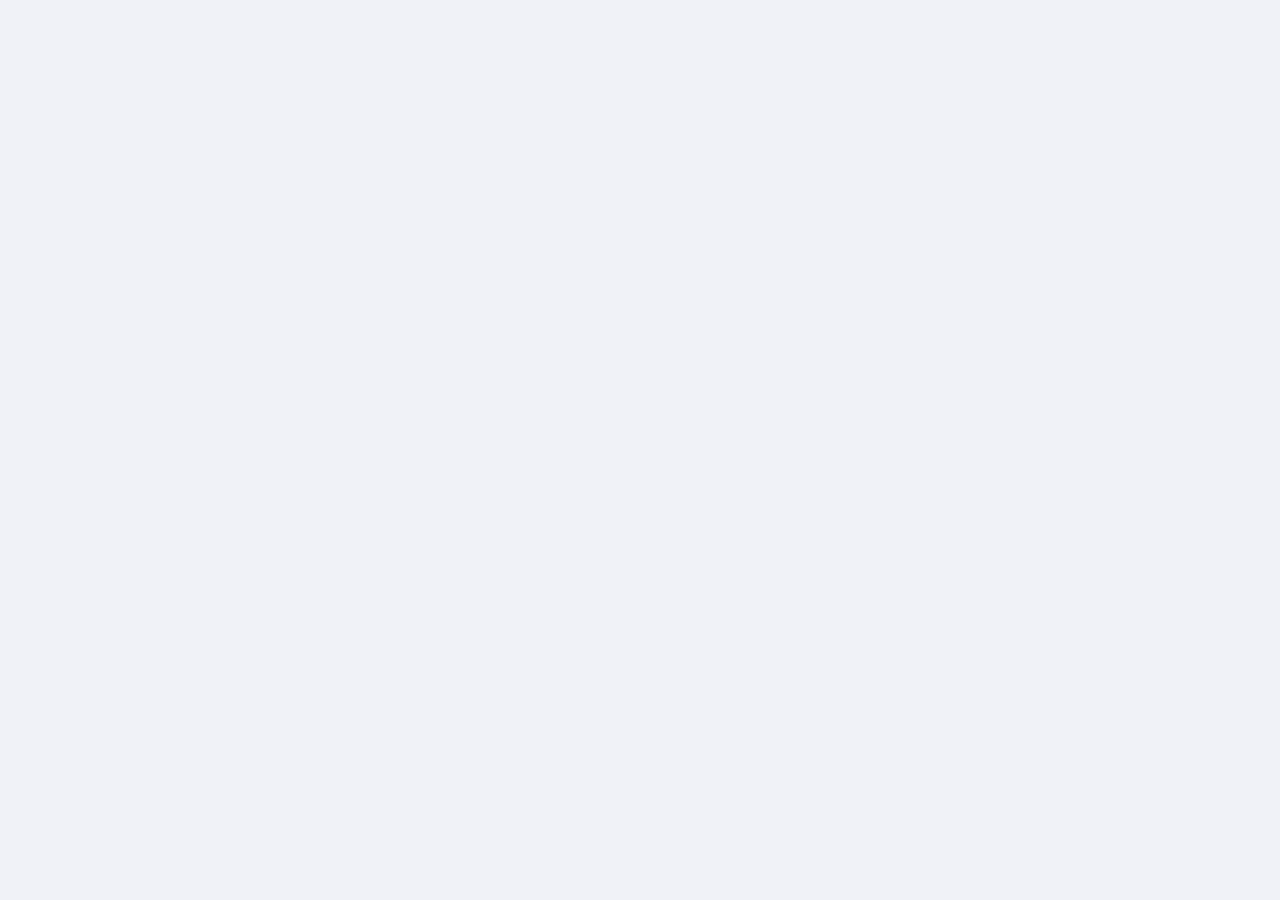
==== Management/Agent/AgentManagement/V3/index.html @ 85ca06b4 "release: Management/Agent/AgentManagement V3 - 智能体管理表单模式" ====
<!doctype html>
<html lang="en">
  <head>
    <meta charset="UTF-8" />
    <meta name="viewport" content="width=device-width, initial-scale=1.0" />
    <title>tccc-agent-templates</title>
    <script type="module" crossorigin src="assets/index-CGW3S1qU.js"></script>
    <link rel="stylesheet" crossorigin href="assets/index-A_BqJ7Rw.css">
  </head>
  <body>
    <div id="root"></div>
  </body>
</html>
---- Management/Agent/AgentManagement/V3/assets/index-A_BqJ7Rw.css ----
*,:before,:after,::backdrop{--tw-border-spacing-x:0;--tw-border-spacing-y:0;--tw-translate-x:0;--tw-translate-y:0;--tw-rotate:0;--tw-skew-x:0;--tw-skew-y:0;--tw-scale-x:1;--tw-scale-y:1;--tw-pan-x: ;--tw-pan-y: ;--tw-pinch-zoom: ;--tw-scroll-snap-strictness:proximity;--tw-gradient-from-position: ;--tw-gradient-via-position: ;--tw-gradient-to-position: ;--tw-ordinal: ;--tw-slashed-zero: ;--tw-numeric-figure: ;--tw-numeric-spacing: ;--tw-numeric-fraction: ;--tw-ring-inset: ;--tw-ring-offset-width:0px;--tw-ring-offset-color:#fff;--tw-ring-color:#3b82f680;--tw-ring-offset-shadow:0 0 #0000;--tw-ring-shadow:0 0 #0000;--tw-shadow:0 0 #0000;--tw-shadow-colored:0 0 #0000;--tw-blur: ;--tw-brightness: ;--tw-contrast: ;--tw-grayscale: ;--tw-hue-rotate: ;--tw-invert: ;--tw-saturate: ;--tw-sepia: ;--tw-drop-shadow: ;--tw-backdrop-blur: ;--tw-backdrop-brightness: ;--tw-backdrop-contrast: ;--tw-backdrop-grayscale: ;--tw-backdrop-hue-rotate: ;--tw-backdrop-invert: ;--tw-backdrop-opacity: ;--tw-backdrop-saturate: ;--tw-backdrop-sepia: ;--tw-contain-size: ;--tw-contain-layout: ;--tw-contain-paint: ;--tw-contain-style: }*,:before,:after{box-sizing:border-box;border:0 solid #e5e7eb}:before,:after{--tw-content:""}html,:host{-webkit-text-size-adjust:100%;tab-size:4;font-feature-settings:normal;font-variation-settings:normal;-webkit-tap-highlight-color:transparent;font-family:PingFang SC,-apple-system,BlinkMacSystemFont,Helvetica Neue,Arial,sans-serif;line-height:1.5}body{line-height:inherit;margin:0}hr{height:0;color:inherit;border-top-width:1px}abbr:where([title]){-webkit-text-decoration:underline dotted;text-decoration:underline dotted}h1,h2,h3,h4,h5,h6{font-size:inherit;font-weight:inherit}a{color:inherit;-webkit-text-decoration:inherit;text-decoration:inherit}b,strong{font-weight:bolder}code,kbd,samp,pre{font-feature-settings:normal;font-variation-settings:normal;font-family:ui-monospace,SFMono-Regular,Menlo,Monaco,Consolas,Liberation Mono,Courier New,monospace;font-size:1em}small{font-size:80%}sub,sup{vertical-align:baseline;font-size:75%;line-height:0;position:relative}sub{bottom:-.25em}sup{top:-.5em}table{text-indent:0;border-color:inherit;border-collapse:collapse}button,input,optgroup,select,textarea{font-feature-settings:inherit;font-variation-settings:inherit;font-family:inherit;font-size:100%;font-weight:inherit;line-height:inherit;letter-spacing:inherit;color:inherit;margin:0;padding:0}button,select{text-transform:none}button,input:where([type=button]),input:where([type=reset]),input:where([type=submit]){-webkit-appearance:button;background-color:#0000;background-image:none}:-moz-focusring{outline:auto}:-moz-ui-invalid{box-shadow:none}progress{vertical-align:baseline}::-webkit-inner-spin-button{height:auto}::-webkit-outer-spin-button{height:auto}[type=search]{-webkit-appearance:textfield;outline-offset:-2px}::-webkit-search-decoration{-webkit-appearance:none}::-webkit-file-upload-button{-webkit-appearance:button;font:inherit}summary{display:list-item}blockquote,dl,dd,h1,h2,h3,h4,h5,h6,hr,figure,p,pre{margin:0}fieldset{margin:0;padding:0}legend{padding:0}ol,ul,menu{margin:0;padding:0;list-style:none}dialog{padding:0}textarea{resize:vertical}input::-moz-placeholder{opacity:1;color:#9ca3af}textarea::-moz-placeholder{opacity:1;color:#9ca3af}input::placeholder,textarea::placeholder{opacity:1;color:#9ca3af}button,[role=button]{cursor:pointer}:disabled{cursor:default}img,svg,video,canvas,audio,iframe,embed,object{vertical-align:middle;display:block}img,video{max-width:100%;height:auto}[hidden]:where(:not([hidden=until-found])){display:none}.sr-only{clip:rect(0, 0, 0, 0);white-space:nowrap;border-width:0;width:1px;height:1px;margin:-1px;padding:0;position:absolute;overflow:hidden}.pointer-events-none{pointer-events:none}.fixed{position:fixed}.absolute{position:absolute}.relative{position:relative}.inset-0{inset:0}.-right-3{right:-.75rem}.bottom-0{bottom:0}.bottom-3{bottom:.75rem}.left-0{left:0}.left-1\/2{left:50%}.left-3{left:.75rem}.left-\[30\%\]{left:30%}.left-full{left:100%}.right-0{right:0}.right-3{right:.75rem}.top-0{top:0}.top-1\/2{top:50%}.top-4{top:1rem}.top-full{top:100%}.z-10{z-index:10}.z-40{z-index:40}.z-50{z-index:50}.z-\[10000\]{z-index:10000}.z-\[9999\]{z-index:9999}.mx-0\.5{margin-left:.125rem;margin-right:.125rem}.mx-5{margin-left:1.25rem;margin-right:1.25rem}.mx-6{margin-left:1.5rem;margin-right:1.5rem}.mx-auto{margin-left:auto;margin-right:auto}.my-1{margin-top:.25rem;margin-bottom:.25rem}.-ml-1{margin-left:-.25rem}.-mr-1{margin-right:-.25rem}.mb-0\.5{margin-bottom:.125rem}.mb-1{margin-bottom:.25rem}.mb-2{margin-bottom:.5rem}.mb-3{margin-bottom:.75rem}.mb-4{margin-bottom:1rem}.mb-6{margin-bottom:1.5rem}.ml-1{margin-left:.25rem}.ml-2{margin-left:.5rem}.mr-2{margin-right:.5rem}.mt-0\.5{margin-top:.125rem}.mt-1{margin-top:.25rem}.mt-2{margin-top:.5rem}.mt-3{margin-top:.75rem}.mt-5{margin-top:1.25rem}.mt-6{margin-top:1.5rem}.mt-8{margin-top:2rem}.line-clamp-2{-webkit-line-clamp:2;-webkit-box-orient:vertical;display:-webkit-box;overflow:hidden}.block{display:block}.inline-block{display:inline-block}.flex{display:flex}.inline-flex{display:inline-flex}.grid{display:grid}.h-10{height:2.5rem}.h-12{height:3rem}.h-14{height:3.5rem}.h-16{height:4rem}.h-2{height:.5rem}.h-2\.5{height:.625rem}.h-3{height:.75rem}.h-4{height:1rem}.h-5{height:1.25rem}.h-6{height:1.5rem}.h-7{height:1.75rem}.h-8{height:2rem}.h-9{height:2.25rem}.h-\[100px\]{height:100px}.h-\[12px\]{height:12px}.h-\[134px\]{height:134px}.h-\[180px\]{height:180px}.h-\[30px\]{height:30px}.h-\[52px\]{height:52px}.h-\[60px\]{height:60px}.h-\[64px\]{height:64px}.h-\[72px\]{height:72px}.h-\[88px\]{height:88px}.h-full{height:100%}.h-px{height:1px}.max-h-\[420px\]{max-height:420px}.min-h-0{min-height:0}.min-h-\[12px\]{min-height:12px}.w-10{width:2.5rem}.w-14{width:3.5rem}.w-2\.5{width:.625rem}.w-20{width:5rem}.w-3{width:.75rem}.w-4{width:1rem}.w-5{width:1.25rem}.w-6{width:1.5rem}.w-7{width:1.75rem}.w-8{width:2rem}.w-\[100px\]{width:100px}.w-\[112px\]{width:112px}.w-\[160px\]{width:160px}.w-\[18px\]{width:18px}.w-\[30\%\]{width:30%}.w-\[420px\]{width:420px}.w-\[440px\]{width:440px}.w-\[68px\]{width:68px}.w-\[990px\]{width:990px}.w-full{width:100%}.w-px{width:1px}.min-w-0{min-width:0}.min-w-\[120px\]{min-width:120px}.min-w-\[160px\]{min-width:160px}.min-w-\[88px\]{min-width:88px}.min-w-\[96px\]{min-width:96px}.max-w-\[120px\]{max-width:120px}.max-w-\[80\%\]{max-width:80%}.flex-1{flex:1}.shrink-0{flex-shrink:0}.-translate-x-1\/2{--tw-translate-x:-50%;transform:translate(var(--tw-translate-x), var(--tw-translate-y)) rotate(var(--tw-rotate)) skewX(var(--tw-skew-x)) skewY(var(--tw-skew-y)) scaleX(var(--tw-scale-x)) scaleY(var(--tw-scale-y))}.-translate-y-1\/2{--tw-translate-y:-50%;transform:translate(var(--tw-translate-x), var(--tw-translate-y)) rotate(var(--tw-rotate)) skewX(var(--tw-skew-x)) skewY(var(--tw-skew-y)) scaleX(var(--tw-scale-x)) scaleY(var(--tw-scale-y))}.translate-x-0{--tw-translate-x:0px;transform:translate(var(--tw-translate-x), var(--tw-translate-y)) rotate(var(--tw-rotate)) skewX(var(--tw-skew-x)) skewY(var(--tw-skew-y)) scaleX(var(--tw-scale-x)) scaleY(var(--tw-scale-y))}.translate-x-4{--tw-translate-x:1rem;transform:translate(var(--tw-translate-x), var(--tw-translate-y)) rotate(var(--tw-rotate)) skewX(var(--tw-skew-x)) skewY(var(--tw-skew-y)) scaleX(var(--tw-scale-x)) scaleY(var(--tw-scale-y))}.rotate-180{--tw-rotate:180deg;transform:translate(var(--tw-translate-x), var(--tw-translate-y)) rotate(var(--tw-rotate)) skewX(var(--tw-skew-x)) skewY(var(--tw-skew-y)) scaleX(var(--tw-scale-x)) scaleY(var(--tw-scale-y))}.transform{transform:translate(var(--tw-translate-x), var(--tw-translate-y)) rotate(var(--tw-rotate)) skewX(var(--tw-skew-x)) skewY(var(--tw-skew-y)) scaleX(var(--tw-scale-x)) scaleY(var(--tw-scale-y))}.cursor-not-allowed{cursor:not-allowed}.cursor-pointer{cursor:pointer}.select-none{-webkit-user-select:none;user-select:none}.resize-none{resize:none}.resize{resize:both}.list-none{list-style-type:none}.grid-cols-2{grid-template-columns:repeat(2,minmax(0,1fr))}.grid-cols-3{grid-template-columns:repeat(3,minmax(0,1fr))}.grid-cols-\[40px_1fr_40px\]{grid-template-columns:40px 1fr 40px}.flex-col{flex-direction:column}.flex-wrap{flex-wrap:wrap}.items-start{align-items:flex-start}.items-center{align-items:center}.items-stretch{align-items:stretch}.justify-end{justify-content:flex-end}.justify-center{justify-content:center}.justify-between{justify-content:space-between}.gap-0\.5{gap:.125rem}.gap-1{gap:.25rem}.gap-1\.5{gap:.375rem}.gap-2{gap:.5rem}.gap-3{gap:.75rem}.gap-4{gap:1rem}.gap-5{gap:1.25rem}.gap-6{gap:1.5rem}.gap-\[6px\]{gap:6px}.gap-px{gap:1px}.space-y-2>:not([hidden])~:not([hidden]){--tw-space-y-reverse:0;margin-top:calc(.5rem * calc(1 - var(--tw-space-y-reverse)));margin-bottom:calc(.5rem * var(--tw-space-y-reverse))}.space-y-3>:not([hidden])~:not([hidden]){--tw-space-y-reverse:0;margin-top:calc(.75rem * calc(1 - var(--tw-space-y-reverse)));margin-bottom:calc(.75rem * var(--tw-space-y-reverse))}.space-y-4>:not([hidden])~:not([hidden]){--tw-space-y-reverse:0;margin-top:calc(1rem * calc(1 - var(--tw-space-y-reverse)));margin-bottom:calc(1rem * var(--tw-space-y-reverse))}.space-y-5>:not([hidden])~:not([hidden]){--tw-space-y-reverse:0;margin-top:calc(1.25rem * calc(1 - var(--tw-space-y-reverse)));margin-bottom:calc(1.25rem * var(--tw-space-y-reverse))}.self-start{align-self:flex-start}.overflow-auto{overflow:auto}.overflow-hidden{overflow:hidden}.overflow-x-auto{overflow-x:auto}.overflow-y-auto{overflow-y:auto}.overflow-x-hidden{overflow-x:hidden}.truncate{text-overflow:ellipsis;white-space:nowrap;overflow:hidden}.whitespace-nowrap{white-space:nowrap}.whitespace-pre-line{white-space:pre-line}.whitespace-pre-wrap{white-space:pre-wrap}.rounded{border-radius:.25rem}.rounded-2xl{border-radius:1rem}.rounded-\[14px\]{border-radius:14px}.rounded-\[1px\]{border-radius:1px}.rounded-\[4px\]{border-radius:4px}.rounded-full{border-radius:9999px}.rounded-lg{border-radius:.5rem}.rounded-md{border-radius:.375rem}.rounded-sm{border-radius:.125rem}.rounded-xl{border-radius:.75rem}.border{border-width:1px}.border-\[3px\]{border-width:3px}.border-x{border-left-width:1px;border-right-width:1px}.border-b{border-bottom-width:1px}.border-l{border-left-width:1px}.border-t{border-top-width:1px}.border-\[\#1C66E5\]{--tw-border-opacity:1;border-color:rgb(28 102 229/var(--tw-border-opacity,1))}.border-\[\#ADCFFF\]{--tw-border-opacity:1;border-color:rgb(173 207 255/var(--tw-border-opacity,1))}.border-\[\#C8D3E6\]{--tw-border-opacity:1;border-color:rgb(200 211 230/var(--tw-border-opacity,1))}.border-\[\#C9CDD4\]{--tw-border-opacity:1;border-color:rgb(201 205 212/var(--tw-border-opacity,1))}.border-\[\#D1D4DE\]{--tw-border-opacity:1;border-color:rgb(209 212 222/var(--tw-border-opacity,1))}.border-\[\#D9DCE3\]{--tw-border-opacity:1;border-color:rgb(217 220 227/var(--tw-border-opacity,1))}.border-\[\#E54545\]{--tw-border-opacity:1;border-color:rgb(229 69 69/var(--tw-border-opacity,1))}.border-\[\#E5E6EB\]{--tw-border-opacity:1;border-color:rgb(229 230 235/var(--tw-border-opacity,1))}.border-\[\#E6E9EF\]{--tw-border-opacity:1;border-color:rgb(230 233 239/var(--tw-border-opacity,1))}.border-\[\#E6E9F0\]{--tw-border-opacity:1;border-color:rgb(230 233 240/var(--tw-border-opacity,1))}.border-\[\#F2F3F5\]{--tw-border-opacity:1;border-color:rgb(242 243 245/var(--tw-border-opacity,1))}.border-brandblue{--tw-border-opacity:1;border-color:rgb(0 110 255/var(--tw-border-opacity,1))}.border-buttonblue{--tw-border-opacity:1;border-color:rgb(28 102 229/var(--tw-border-opacity,1))}.border-strokeprimary{--tw-border-opacity:1;border-color:rgb(209 212 222/var(--tw-border-opacity,1))}.border-strokesecondary{--tw-border-opacity:1;border-color:rgb(230 233 240/var(--tw-border-opacity,1))}.border-texttertiary{--tw-border-opacity:1;border-color:rgb(165 169 176/var(--tw-border-opacity,1))}.bg-\[\#131417\]{--tw-bg-opacity:1;background-color:rgb(19 20 23/var(--tw-bg-opacity,1))}.bg-\[\#1C66E5\]{--tw-bg-opacity:1;background-color:rgb(28 102 229/var(--tw-bg-opacity,1))}.bg-\[\#BBD3FB\]{--tw-bg-opacity:1;background-color:rgb(187 211 251/var(--tw-bg-opacity,1))}.bg-\[\#C8D3E6\]{--tw-bg-opacity:1;background-color:rgb(200 211 230/var(--tw-bg-opacity,1))}.bg-\[\#D1D4DE\]{--tw-bg-opacity:1;background-color:rgb(209 212 222/var(--tw-bg-opacity,1))}.bg-\[\#DCDDE1\]{--tw-bg-opacity:1;background-color:rgb(220 221 225/var(--tw-bg-opacity,1))}.bg-\[\#E3ECFF\]{--tw-bg-opacity:1;background-color:rgb(227 236 255/var(--tw-bg-opacity,1))}.bg-\[\#E54545\]{--tw-bg-opacity:1;background-color:rgb(229 69 69/var(--tw-bg-opacity,1))}.bg-\[\#E5E6EB\]{--tw-bg-opacity:1;background-color:rgb(229 230 235/var(--tw-bg-opacity,1))}.bg-\[\#E6E9F0\]{--tw-bg-opacity:1;background-color:rgb(230 233 240/var(--tw-bg-opacity,1))}.bg-\[\#E7F8F0\]{--tw-bg-opacity:1;background-color:rgb(231 248 240/var(--tw-bg-opacity,1))}.bg-\[\#E8F6EE\]{--tw-bg-opacity:1;background-color:rgb(232 246 238/var(--tw-bg-opacity,1))}.bg-\[\#EAF2FF\]{--tw-bg-opacity:1;background-color:rgb(234 242 255/var(--tw-bg-opacity,1))}.bg-\[\#EBEDF1\]{--tw-bg-opacity:1;background-color:rgb(235 237 241/var(--tw-bg-opacity,1))}.bg-\[\#EBF3FF\]{--tw-bg-opacity:1;background-color:rgb(235 243 255/var(--tw-bg-opacity,1))}.bg-\[\#F0F2F7\]{--tw-bg-opacity:1;background-color:rgb(240 242 247/var(--tw-bg-opacity,1))}.bg-\[\#F2F3F5\]{--tw-bg-opacity:1;background-color:rgb(242 243 245/var(--tw-bg-opacity,1))}.bg-\[\#F2F4F8\]{--tw-bg-opacity:1;background-color:rgb(242 244 248/var(--tw-bg-opacity,1))}.bg-\[\#F5F7FA\]{--tw-bg-opacity:1;background-color:rgb(245 247 250/var(--tw-bg-opacity,1))}.bg-\[\#F7F8FC\]{--tw-bg-opacity:1;background-color:rgb(247 248 252/var(--tw-bg-opacity,1))}.bg-\[\#F9FAFC\]{--tw-bg-opacity:1;background-color:rgb(249 250 252/var(--tw-bg-opacity,1))}.bg-black\/30{background-color:#0000004d}.bg-black\/\[0\.04\]{background-color:#0000000a}.bg-brandblue{--tw-bg-opacity:1;background-color:rgb(0 110 255/var(--tw-bg-opacity,1))}.bg-buttonblue{--tw-bg-opacity:1;background-color:rgb(28 102 229/var(--tw-bg-opacity,1))}.bg-strokesecondary{--tw-bg-opacity:1;background-color:rgb(230 233 240/var(--tw-bg-opacity,1))}.bg-transparent{background-color:#0000}.bg-white{--tw-bg-opacity:1;background-color:rgb(255 255 255/var(--tw-bg-opacity,1))}.p-0\.5{padding:.125rem}.p-1\.5{padding:.375rem}.p-4{padding:1rem}.p-5{padding:1.25rem}.p-6{padding:1.5rem}.px-1\.5{padding-left:.375rem;padding-right:.375rem}.px-2{padding-left:.5rem;padding-right:.5rem}.px-3{padding-left:.75rem;padding-right:.75rem}.px-4{padding-left:1rem;padding-right:1rem}.px-5{padding-left:1.25rem;padding-right:1.25rem}.px-6{padding-left:1.5rem;padding-right:1.5rem}.px-\[18px\]{padding-left:18px;padding-right:18px}.py-1{padding-top:.25rem;padding-bottom:.25rem}.py-10{padding-top:2.5rem;padding-bottom:2.5rem}.py-16{padding-top:4rem;padding-bottom:4rem}.py-2{padding-top:.5rem;padding-bottom:.5rem}.py-2\.5{padding-top:.625rem;padding-bottom:.625rem}.py-3{padding-top:.75rem;padding-bottom:.75rem}.py-5{padding-top:1.25rem;padding-bottom:1.25rem}.py-8{padding-top:2rem;padding-bottom:2rem}.py-\[17px\]{padding-top:17px;padding-bottom:17px}.pb-12{padding-bottom:3rem}.pb-2{padding-bottom:.5rem}.pb-3{padding-bottom:.75rem}.pb-4{padding-bottom:1rem}.pb-5{padding-bottom:1.25rem}.pb-6{padding-bottom:1.5rem}.pl-2{padding-left:.5rem}.pl-3{padding-left:.75rem}.pl-4{padding-left:1rem}.pl-5{padding-left:1.25rem}.pl-8{padding-left:2rem}.pl-\[28px\]{padding-left:28px}.pr-1\.5{padding-right:.375rem}.pr-2{padding-right:.5rem}.pr-2\.5{padding-right:.625rem}.pr-4{padding-right:1rem}.pr-5{padding-right:1.25rem}.pt-1{padding-top:.25rem}.pt-2{padding-top:.5rem}.pt-3{padding-top:.75rem}.pt-4{padding-top:1rem}.pt-5{padding-top:1.25rem}.pt-6{padding-top:1.5rem}.pt-\[120px\]{padding-top:120px}.text-left{text-align:left}.text-center{text-align:center}.text-right{text-align:right}.align-middle{vertical-align:middle}.text-\[10px\]{font-size:10px}.text-\[11px\]{font-size:11px}.text-\[12px\]{font-size:12px}.text-\[13px\]{font-size:13px}.text-\[14px\]{font-size:14px}.text-\[16px\]{font-size:16px}.text-\[18px\]{font-size:18px}.text-\[22px\]{font-size:22px}.text-\[28px\]{font-size:28px}.text-sm{font-size:.875rem;line-height:1.25rem}.text-xs{font-size:.75rem;line-height:1rem}.font-medium{font-weight:500}.font-semibold{font-weight:600}.leading-4{line-height:1rem}.leading-5{line-height:1.25rem}.leading-6{line-height:1.5rem}.leading-9{line-height:2.25rem}.leading-\[16px\]{line-height:16px}.leading-\[18px\]{line-height:18px}.leading-\[20px\]{line-height:20px}.leading-\[22px\]{line-height:22px}.leading-\[27px\]{line-height:27px}.leading-none{line-height:1}.text-\[\#089050\]{--tw-text-opacity:1;color:rgb(8 144 80/var(--tw-text-opacity,1))}.text-\[\#16A34A\]{--tw-text-opacity:1;color:rgb(22 163 74/var(--tw-text-opacity,1))}.text-\[\#1C66E5\]{--tw-text-opacity:1;color:rgb(28 102 229/var(--tw-text-opacity,1))}.text-\[\#1D2129\]{--tw-text-opacity:1;color:rgb(29 33 41/var(--tw-text-opacity,1))}.text-\[\#4E5969\]{--tw-text-opacity:1;color:rgb(78 89 105/var(--tw-text-opacity,1))}.text-\[\#86909C\]{--tw-text-opacity:1;color:rgb(134 144 156/var(--tw-text-opacity,1))}.text-\[\#A5A9B0\]{--tw-text-opacity:1;color:rgb(165 169 176/var(--tw-text-opacity,1))}.text-\[\#C9CDD4\]{--tw-text-opacity:1;color:rgb(201 205 212/var(--tw-text-opacity,1))}.text-\[\#E54545\]{--tw-text-opacity:1;color:rgb(229 69 69/var(--tw-text-opacity,1))}.text-\[rgba\(0\,0\,0\,0\.9\)\]{color:#000000e6}.text-black{--tw-text-opacity:1;color:rgb(0 0 0/var(--tw-text-opacity,1))}.text-brandblue{--tw-text-opacity:1;color:rgb(0 110 255/var(--tw-text-opacity,1))}.text-buttonblue{--tw-text-opacity:1;color:rgb(28 102 229/var(--tw-text-opacity,1))}.text-textprimary{color:#000000e6}.text-textsecondary{--tw-text-opacity:1;color:rgb(103 106 112/var(--tw-text-opacity,1))}.text-textsuccess{--tw-text-opacity:1;color:rgb(9 167 104/var(--tw-text-opacity,1))}.text-texttertiary{--tw-text-opacity:1;color:rgb(165 169 176/var(--tw-text-opacity,1))}.text-white{--tw-text-opacity:1;color:rgb(255 255 255/var(--tw-text-opacity,1))}.placeholder-texttertiary::placeholder{--tw-placeholder-opacity:1;color:rgb(165 169 176/var(--tw-placeholder-opacity,1))}.opacity-0{opacity:0}.opacity-40{opacity:.4}.shadow{--tw-shadow:0 1px 3px 0 #0000001a, 0 1px 2px -1px #0000001a;--tw-shadow-colored:0 1px 3px 0 var(--tw-shadow-color), 0 1px 2px -1px var(--tw-shadow-color);box-shadow:var(--tw-ring-offset-shadow,0 0 #0000), var(--tw-ring-shadow,0 0 #0000), var(--tw-shadow)}.shadow-\[0_0_0_2px_rgba\(28\,102\,229\,0\.12\)\]{--tw-shadow:0 0 0 2px #1c66e51f;--tw-shadow-colored:0 0 0 2px var(--tw-shadow-color);box-shadow:var(--tw-ring-offset-shadow,0 0 #0000), var(--tw-ring-shadow,0 0 #0000), var(--tw-shadow)}.shadow-\[0_6px_16px_rgba\(0\,0\,0\,0\.06\)\,_0_1px_6px_rgba\(0\,0\,0\,0\.06\)\]{--tw-shadow:0 6px 16px #0000000f, 0 1px 6px #0000000f;--tw-shadow-colored:0 6px 16px var(--tw-shadow-color), 0 1px 6px var(--tw-shadow-color);box-shadow:var(--tw-ring-offset-shadow,0 0 #0000), var(--tw-ring-shadow,0 0 #0000), var(--tw-shadow)}.shadow-\[0_6px_16px_rgba\(0\,0\,0\,0\.12\)\,_0_1px_6px_rgba\(0\,0\,0\,0\.12\)\]{--tw-shadow:0 6px 16px #0000001f, 0 1px 6px #0000001f;--tw-shadow-colored:0 6px 16px var(--tw-shadow-color), 0 1px 6px var(--tw-shadow-color);box-shadow:var(--tw-ring-offset-shadow,0 0 #0000), var(--tw-ring-shadow,0 0 #0000), var(--tw-shadow)}.shadow-card{--tw-shadow:0 1px 2px #0000000d;--tw-shadow-colored:0 1px 2px var(--tw-shadow-color);box-shadow:var(--tw-ring-offset-shadow,0 0 #0000), var(--tw-ring-shadow,0 0 #0000), var(--tw-shadow)}.shadow-card-md{--tw-shadow:0 2px 4px #0000001a;--tw-shadow-colored:0 2px 4px var(--tw-shadow-color);box-shadow:var(--tw-ring-offset-shadow,0 0 #0000), var(--tw-ring-shadow,0 0 #0000), var(--tw-shadow)}.shadow-light-s{--tw-shadow:0 6px 16px #0000000f, 0 1px 6px #0000000f;--tw-shadow-colored:0 6px 16px var(--tw-shadow-color), 0 1px 6px var(--tw-shadow-color);box-shadow:var(--tw-ring-offset-shadow,0 0 #0000), var(--tw-ring-shadow,0 0 #0000), var(--tw-shadow)}.shadow-sm{--tw-shadow:0 1px 2px 0 #0000000d;--tw-shadow-colored:0 1px 2px 0 var(--tw-shadow-color);box-shadow:var(--tw-ring-offset-shadow,0 0 #0000), var(--tw-ring-shadow,0 0 #0000), var(--tw-shadow)}.outline-none{outline-offset:2px;outline:2px solid #0000}.outline{outline-style:solid}.ring{--tw-ring-offset-shadow:var(--tw-ring-inset) 0 0 0 var(--tw-ring-offset-width) var(--tw-ring-offset-color);--tw-ring-shadow:var(--tw-ring-inset) 0 0 0 calc(3px + var(--tw-ring-offset-width)) var(--tw-ring-color);box-shadow:var(--tw-ring-offset-shadow), var(--tw-ring-shadow), var(--tw-shadow,0 0 #0000)}.ring-2{--tw-ring-offset-shadow:var(--tw-ring-inset) 0 0 0 var(--tw-ring-offset-width) var(--tw-ring-offset-color);--tw-ring-shadow:var(--tw-ring-inset) 0 0 0 calc(2px + var(--tw-ring-offset-width)) var(--tw-ring-color);box-shadow:var(--tw-ring-offset-shadow), var(--tw-ring-shadow), var(--tw-shadow,0 0 #0000)}.ring-\[\#E6E9F0\]{--tw-ring-opacity:1;--tw-ring-color:rgb(230 233 240/var(--tw-ring-opacity,1))}.filter{filter:var(--tw-blur) var(--tw-brightness) var(--tw-contrast) var(--tw-grayscale) var(--tw-hue-rotate) var(--tw-invert) var(--tw-saturate) var(--tw-sepia) var(--tw-drop-shadow)}.transition{transition-property:color,background-color,border-color,text-decoration-color,fill,stroke,opacity,box-shadow,transform,filter,-webkit-backdrop-filter,backdrop-filter;transition-duration:.15s;transition-timing-function:cubic-bezier(.4,0,.2,1)}.transition-\[width\]{transition-property:width;transition-duration:.15s;transition-timing-function:cubic-bezier(.4,0,.2,1)}.transition-colors{transition-property:color,background-color,border-color,text-decoration-color,fill,stroke;transition-duration:.15s;transition-timing-function:cubic-bezier(.4,0,.2,1)}.transition-opacity{transition-property:opacity;transition-duration:.15s;transition-timing-function:cubic-bezier(.4,0,.2,1)}.transition-shadow{transition-property:box-shadow;transition-duration:.15s;transition-timing-function:cubic-bezier(.4,0,.2,1)}.transition-transform{transition-property:transform;transition-duration:.15s;transition-timing-function:cubic-bezier(.4,0,.2,1)}.duration-150{transition-duration:.15s}.duration-300{transition-duration:.3s}.ease-\[cubic-bezier\(0\.4\,0\,0\.2\,1\)\]{transition-timing-function:cubic-bezier(.4,0,.2,1)}html,body,#root{height:100%}body{color:#000000e6;-webkit-font-smoothing:antialiased;background:#f0f2f7;margin:0;font-family:PingFang SC,-apple-system,BlinkMacSystemFont,Helvetica Neue,Arial,sans-serif}*,:before,:after{box-sizing:border-box}button{font-family:inherit}.placeholder\:not-italic::placeholder{font-style:normal}.placeholder\:text-\[\#A5A9B0\]::placeholder{--tw-text-opacity:1;color:rgb(165 169 176/var(--tw-text-opacity,1))}.placeholder\:text-textsecondary::placeholder{--tw-text-opacity:1;color:rgb(103 106 112/var(--tw-text-opacity,1))}.placeholder\:text-texttertiary::placeholder{--tw-text-opacity:1;color:rgb(165 169 176/var(--tw-text-opacity,1))}.first\:border-t-0:first-child{border-top-width:0}.focus-within\:border-buttonblue:focus-within{--tw-border-opacity:1;border-color:rgb(28 102 229/var(--tw-border-opacity,1))}.hover\:border-\[\#0D49BF\]:hover{--tw-border-opacity:1;border-color:rgb(13 73 191/var(--tw-border-opacity,1))}.hover\:border-\[\#1C66E5\]:hover{--tw-border-opacity:1;border-color:rgb(28 102 229/var(--tw-border-opacity,1))}.hover\:border-\[\#D43A3A\]:hover{--tw-border-opacity:1;border-color:rgb(212 58 58/var(--tw-border-opacity,1))}.hover\:border-brandblue:hover{--tw-border-opacity:1;border-color:rgb(0 110 255/var(--tw-border-opacity,1))}.hover\:border-strokeprimary:hover{--tw-border-opacity:1;border-color:rgb(209 212 222/var(--tw-border-opacity,1))}.hover\:bg-\[\#0D49BF\]:hover{--tw-bg-opacity:1;background-color:rgb(13 73 191/var(--tw-bg-opacity,1))}.hover\:bg-\[\#D43A3A\]:hover{--tw-bg-opacity:1;background-color:rgb(212 58 58/var(--tw-bg-opacity,1))}.hover\:bg-\[\#D9E8FF\]:hover{--tw-bg-opacity:1;background-color:rgb(217 232 255/var(--tw-bg-opacity,1))}.hover\:bg-\[\#E6E9F0\]:hover{--tw-bg-opacity:1;background-color:rgb(230 233 240/var(--tw-bg-opacity,1))}.hover\:bg-\[\#EBF3FF\]:hover{--tw-bg-opacity:1;background-color:rgb(235 243 255/var(--tw-bg-opacity,1))}.hover\:bg-\[\#F0F5FF\]:hover{--tw-bg-opacity:1;background-color:rgb(240 245 255/var(--tw-bg-opacity,1))}.hover\:bg-\[\#F9FAFC\]:hover{--tw-bg-opacity:1;background-color:rgb(249 250 252/var(--tw-bg-opacity,1))}.hover\:bg-\[\#FAFBFC\]:hover{--tw-bg-opacity:1;background-color:rgb(250 251 252/var(--tw-bg-opacity,1))}.hover\:bg-\[\#FEF2F2\]:hover{--tw-bg-opacity:1;background-color:rgb(254 242 242/var(--tw-bg-opacity,1))}.hover\:bg-bgtable:hover{--tw-bg-opacity:1;background-color:rgb(249 250 252/var(--tw-bg-opacity,1))}.hover\:bg-black\/\[0\.04\]:hover{background-color:#0000000a}.hover\:bg-buttonbluehover:hover{--tw-bg-opacity:1;background-color:rgb(13 73 191/var(--tw-bg-opacity,1))}.hover\:text-\[\#0D49BF\]:hover{--tw-text-opacity:1;color:rgb(13 73 191/var(--tw-text-opacity,1))}.hover\:text-\[\#1C66E5\]:hover{--tw-text-opacity:1;color:rgb(28 102 229/var(--tw-text-opacity,1))}.hover\:text-\[\#D43A3A\]:hover{--tw-text-opacity:1;color:rgb(212 58 58/var(--tw-text-opacity,1))}.hover\:text-brandblue:hover{--tw-text-opacity:1;color:rgb(0 110 255/var(--tw-text-opacity,1))}.hover\:text-buttonblue:hover{--tw-text-opacity:1;color:rgb(28 102 229/var(--tw-text-opacity,1))}.hover\:text-textprimary:hover{color:#000000e6}.hover\:underline:hover{text-decoration-line:underline}.hover\:opacity-80:hover{opacity:.8}.hover\:opacity-90:hover{opacity:.9}.hover\:shadow-card-hover:hover{--tw-shadow:0 4px 8px #0000000d;--tw-shadow-colored:0 4px 8px var(--tw-shadow-color);box-shadow:var(--tw-ring-offset-shadow,0 0 #0000), var(--tw-ring-shadow,0 0 #0000), var(--tw-shadow)}.focus\:border-buttonblue:focus{--tw-border-opacity:1;border-color:rgb(28 102 229/var(--tw-border-opacity,1))}.disabled\:cursor-not-allowed:disabled{cursor:not-allowed}.disabled\:border-\[\#ADCFFF\]:disabled{--tw-border-opacity:1;border-color:rgb(173 207 255/var(--tw-border-opacity,1))}.disabled\:border-\[\#E6E9F0\]:disabled{--tw-border-opacity:1;border-color:rgb(230 233 240/var(--tw-border-opacity,1))}.disabled\:border-\[\#F4B5B5\]:disabled{--tw-border-opacity:1;border-color:rgb(244 181 181/var(--tw-border-opacity,1))}.disabled\:bg-\[\#ADCFFF\]:disabled{--tw-bg-opacity:1;background-color:rgb(173 207 255/var(--tw-bg-opacity,1))}.disabled\:bg-\[\#F4B5B5\]:disabled{--tw-bg-opacity:1;background-color:rgb(244 181 181/var(--tw-bg-opacity,1))}.disabled\:bg-white:disabled{--tw-bg-opacity:1;background-color:rgb(255 255 255/var(--tw-bg-opacity,1))}.disabled\:text-\[\#ADCFFF\]:disabled{--tw-text-opacity:1;color:rgb(173 207 255/var(--tw-text-opacity,1))}.disabled\:text-\[\#C9CDD4\]:disabled{--tw-text-opacity:1;color:rgb(201 205 212/var(--tw-text-opacity,1))}.disabled\:text-\[\#F4B5B5\]:disabled{--tw-text-opacity:1;color:rgb(244 181 181/var(--tw-text-opacity,1))}.disabled\:text-white:disabled{--tw-text-opacity:1;color:rgb(255 255 255/var(--tw-text-opacity,1))}.group:hover .group-hover\:pointer-events-none{pointer-events:none}.group:hover .group-hover\:pointer-events-auto{pointer-events:auto}.group:hover .group-hover\:opacity-0{opacity:0}.group:hover .group-hover\:opacity-100{opacity:1}
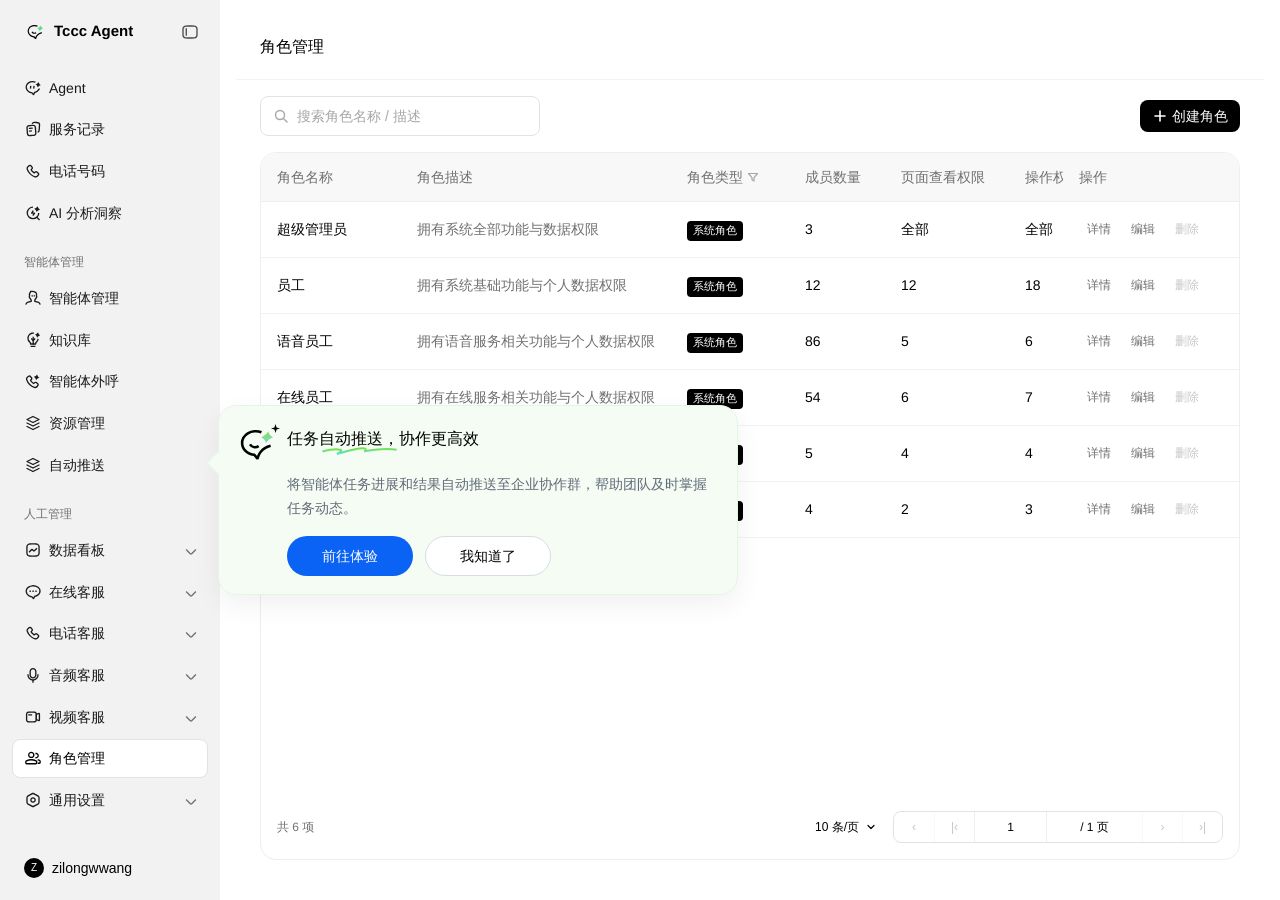
==== commit 2f1a7240: "release: 管理端/智能体/AgentManagement V3 - 批量移动与多项目归属" ====
--- a/Management/Agent/AgentManagement/V3/index.html
+++ b/Management/Agent/AgentManagement/V3/index.html
@@ -1,11 +1,14 @@
 <!doctype html>
-<html lang="en">
+<html lang="zh-CN">
   <head>
     <meta charset="UTF-8" />
     <meta name="viewport" content="width=device-width, initial-scale=1.0" />
-    <title>tccc-agent-templates</title>
-    <script type="module" crossorigin src="assets/index-CGW3S1qU.js"></script>
-    <link rel="stylesheet" crossorigin href="assets/index-A_BqJ7Rw.css">
+    <title>TCCC Voice Agent</title>
+    <link rel="preconnect" href="https://fonts.googleapis.com" />
+    <link rel="preconnect" href="https://fonts.gstatic.com" crossorigin />
+    <link href="https://fonts.googleapis.com/css2?family=Afacad+Flux:wght@500&display=swap" rel="stylesheet" />
+    <script type="module" crossorigin src="./assets/index-B7Xmbuhv.js"></script>
+    <link rel="stylesheet" crossorigin href="./assets/index-BIbefGEe.css">
   </head>
   <body>
     <div id="root"></div>
--- a/Management/Agent/AgentManagement/V3/assets/index-BIbefGEe.css
+++ b/Management/Agent/AgentManagement/V3/assets/index-BIbefGEe.css
@@ -0,0 +1 @@
+*,:before,:after,::backdrop{--tw-border-spacing-x:0;--tw-border-spacing-y:0;--tw-translate-x:0;--tw-translate-y:0;--tw-rotate:0;--tw-skew-x:0;--tw-skew-y:0;--tw-scale-x:1;--tw-scale-y:1;--tw-pan-x: ;--tw-pan-y: ;--tw-pinch-zoom: ;--tw-scroll-snap-strictness:proximity;--tw-gradient-from-position: ;--tw-gradient-via-position: ;--tw-gradient-to-position: ;--tw-ordinal: ;--tw-slashed-zero: ;--tw-numeric-figure: ;--tw-numeric-spacing: ;--tw-numeric-fraction: ;--tw-ring-inset: ;--tw-ring-offset-width:0px;--tw-ring-offset-color:#fff;--tw-ring-color:#3b82f680;--tw-ring-offset-shadow:0 0 #0000;--tw-ring-shadow:0 0 #0000;--tw-shadow:0 0 #0000;--tw-shadow-colored:0 0 #0000;--tw-blur: ;--tw-brightness: ;--tw-contrast: ;--tw-grayscale: ;--tw-hue-rotate: ;--tw-invert: ;--tw-saturate: ;--tw-sepia: ;--tw-drop-shadow: ;--tw-backdrop-blur: ;--tw-backdrop-brightness: ;--tw-backdrop-contrast: ;--tw-backdrop-grayscale: ;--tw-backdrop-hue-rotate: ;--tw-backdrop-invert: ;--tw-backdrop-opacity: ;--tw-backdrop-saturate: ;--tw-backdrop-sepia: ;--tw-contain-size: ;--tw-contain-layout: ;--tw-contain-paint: ;--tw-contain-style: }*,:before,:after{box-sizing:border-box;border:0 solid #e5e7eb}:before,:after{--tw-content:""}html,:host{-webkit-text-size-adjust:100%;tab-size:4;font-feature-settings:normal;font-variation-settings:normal;-webkit-tap-highlight-color:transparent;font-family:ui-sans-serif,system-ui,sans-serif,Apple Color Emoji,Segoe UI Emoji,Segoe UI Symbol,Noto Color Emoji;line-height:1.5}body{line-height:inherit;margin:0}hr{height:0;color:inherit;border-top-width:1px}abbr:where([title]){-webkit-text-decoration:underline dotted;text-decoration:underline dotted}h1,h2,h3,h4,h5,h6{font-size:inherit;font-weight:inherit}a{color:inherit;-webkit-text-decoration:inherit;text-decoration:inherit}b,strong{font-weight:bolder}code,kbd,samp,pre{font-feature-settings:normal;font-variation-settings:normal;font-family:ui-monospace,SFMono-Regular,Menlo,Monaco,Consolas,Liberation Mono,Courier New,monospace;font-size:1em}small{font-size:80%}sub,sup{vertical-align:baseline;font-size:75%;line-height:0;position:relative}sub{bottom:-.25em}sup{top:-.5em}table{text-indent:0;border-color:inherit;border-collapse:collapse}button,input,optgroup,select,textarea{font-feature-settings:inherit;font-variation-settings:inherit;font-family:inherit;font-size:100%;font-weight:inherit;line-height:inherit;letter-spacing:inherit;color:inherit;margin:0;padding:0}button,select{text-transform:none}button,input:where([type=button]),input:where([type=reset]),input:where([type=submit]){-webkit-appearance:button;background-color:#0000;background-image:none}:-moz-focusring{outline:auto}:-moz-ui-invalid{box-shadow:none}progress{vertical-align:baseline}::-webkit-inner-spin-button{height:auto}::-webkit-outer-spin-button{height:auto}[type=search]{-webkit-appearance:textfield;outline-offset:-2px}::-webkit-search-decoration{-webkit-appearance:none}::-webkit-file-upload-button{-webkit-appearance:button;font:inherit}summary{display:list-item}blockquote,dl,dd,h1,h2,h3,h4,h5,h6,hr,figure,p,pre{margin:0}fieldset{margin:0;padding:0}legend{padding:0}ol,ul,menu{margin:0;padding:0;list-style:none}dialog{padding:0}textarea{resize:vertical}input::-moz-placeholder{opacity:1;color:#9ca3af}textarea::-moz-placeholder{opacity:1;color:#9ca3af}input::placeholder,textarea::placeholder{opacity:1;color:#9ca3af}button,[role=button]{cursor:pointer}:disabled{cursor:default}img,svg,video,canvas,audio,iframe,embed,object{vertical-align:middle;display:block}img,video{max-width:100%;height:auto}[hidden]:where(:not([hidden=until-found])){display:none}.sr-only{clip:rect(0, 0, 0, 0);white-space:nowrap;border-width:0;width:1px;height:1px;margin:-1px;padding:0;position:absolute;overflow:hidden}.pointer-events-none{pointer-events:none}.collapse{visibility:collapse}.fixed{position:fixed}.absolute{position:absolute}.relative{position:relative}.sticky{position:sticky}.inset-0{inset:0}.inset-x-0{left:0;right:0}.-bottom-px{bottom:-1px}.bottom-2\.5{bottom:.625rem}.left-0{left:0}.left-1\/2{left:50%}.left-\[calc\(100\%\+14px\)\]{left:calc(100% + 14px)}.right-0{right:0}.right-2{right:.5rem}.right-3{right:.75rem}.top-0{top:0}.top-1\/2{top:50%}.top-2{top:.5rem}.top-\[112px\]{top:112px}.z-10{z-index:10}.z-30{z-index:30}.z-40{z-index:40}.z-50{z-index:50}.z-\[200\]{z-index:200}.z-\[220\]{z-index:220}.z-\[240\]{z-index:240}.z-\[250\]{z-index:250}.z-\[300\]{z-index:300}.z-\[999\]{z-index:999}.-mx-1{margin-left:-.25rem;margin-right:-.25rem}.my-5{margin-top:1.25rem;margin-bottom:1.25rem}.-ml-1{margin-left:-.25rem}.mb-1{margin-bottom:.25rem}.mb-2{margin-bottom:.5rem}.mb-3{margin-bottom:.75rem}.mb-4{margin-bottom:1rem}.mb-6{margin-bottom:1.5rem}.ml-0\.5{margin-left:.125rem}.ml-2{margin-left:.5rem}.ml-auto{margin-left:auto}.mr-2{margin-right:.5rem}.mt-0\.5{margin-top:.125rem}.mt-1{margin-top:.25rem}.mt-1\.5{margin-top:.375rem}.mt-2\.5{margin-top:.625rem}.mt-3{margin-top:.75rem}.mt-4{margin-top:1rem}.mt-6{margin-top:1.5rem}.mt-7{margin-top:1.75rem}.mt-auto{margin-top:auto}.line-clamp-2{-webkit-line-clamp:2;-webkit-box-orient:vertical;display:-webkit-box;overflow:hidden}.block{display:block}.inline-block{display:inline-block}.flex{display:flex}.inline-flex{display:inline-flex}.table{display:table}.grid{display:grid}.hidden{display:none}.h-0\.5{height:.125rem}.h-1\.5{height:.375rem}.h-10{height:2.5rem}.h-11{height:2.75rem}.h-12{height:3rem}.h-14{height:3.5rem}.h-16{height:4rem}.h-3{height:.75rem}.h-3\.5{height:.875rem}.h-4{height:1rem}.h-5{height:1.25rem}.h-56{height:14rem}.h-6{height:1.5rem}.h-7{height:1.75rem}.h-8{height:2rem}.h-9{height:2.25rem}.h-\[22px\]{height:22px}.h-\[26px\]{height:26px}.h-\[34px\]{height:34px}.h-\[42px\]{height:42px}.h-\[460px\]{height:460px}.h-\[560px\]{height:560px}.h-\[58px\]{height:58px}.h-\[60px\]{height:60px}.h-\[64px\]{height:64px}.h-\[9px\]{height:9px}.h-full{height:100%}.h-px{height:1px}.max-h-\[240px\]{max-height:240px}.max-h-\[300px\]{max-height:300px}.min-h-0{min-height:0}.min-h-10{min-height:2.5rem}.min-h-\[112px\]{min-height:112px}.min-h-\[204px\]{min-height:204px}.w-1{width:.25rem}.w-1\.5{width:.375rem}.w-10{width:2.5rem}.w-11{width:2.75rem}.w-12{width:3rem}.w-2{width:.5rem}.w-20{width:5rem}.w-3{width:.75rem}.w-4{width:1rem}.w-5{width:1.25rem}.w-6{width:1.5rem}.w-7{width:1.75rem}.w-8{width:2rem}.w-\[10\%\]{width:10%}.w-\[11\%\]{width:11%}.w-\[13\%\]{width:13%}.w-\[15\%\]{width:15%}.w-\[16\%\]{width:16%}.w-\[179px\]{width:179px}.w-\[20\%\]{width:20%}.w-\[218px\]{width:218px}.w-\[220px\]{width:220px}.w-\[227px\]{width:227px}.w-\[22px\]{width:22px}.w-\[260px\]{width:260px}.w-\[280px\]{width:280px}.w-\[320px\]{width:320px}.w-\[410px\]{width:410px}.w-\[480px\]{width:480px}.w-\[52px\]{width:52px}.w-\[640px\]{width:640px}.w-\[7\%\]{width:7%}.w-\[76px\]{width:76px}.w-\[8\%\]{width:8%}.w-\[900px\]{width:900px}.w-full{width:100%}.w-px{width:1px}.min-w-0{min-width:0}.min-w-10{min-width:2.5rem}.min-w-7{min-width:1.75rem}.min-w-\[120px\]{min-width:120px}.min-w-\[220px\]{min-width:220px}.min-w-\[72px\]{min-width:72px}.min-w-\[800px\]{min-width:800px}.min-w-\[96px\]{min-width:96px}.max-w-\[120px\]{max-width:120px}.max-w-\[260px\]{max-width:260px}.max-w-full{max-width:100%}.flex-1{flex:1}.shrink-0{flex-shrink:0}.table-fixed{table-layout:fixed}.border-collapse{border-collapse:collapse}.origin-center{transform-origin:50%}.-translate-x-1\/2{--tw-translate-x:-50%;transform:translate(var(--tw-translate-x), var(--tw-translate-y)) rotate(var(--tw-rotate)) skewX(var(--tw-skew-x)) skewY(var(--tw-skew-y)) scaleX(var(--tw-scale-x)) scaleY(var(--tw-scale-y))}.-translate-y-1\/2{--tw-translate-y:-50%;transform:translate(var(--tw-translate-x), var(--tw-translate-y)) rotate(var(--tw-rotate)) skewX(var(--tw-skew-x)) skewY(var(--tw-skew-y)) scaleX(var(--tw-scale-x)) scaleY(var(--tw-scale-y))}.rotate-180{--tw-rotate:180deg;transform:translate(var(--tw-translate-x), var(--tw-translate-y)) rotate(var(--tw-rotate)) skewX(var(--tw-skew-x)) skewY(var(--tw-skew-y)) scaleX(var(--tw-scale-x)) scaleY(var(--tw-scale-y))}.rotate-90{--tw-rotate:90deg;transform:translate(var(--tw-translate-x), var(--tw-translate-y)) rotate(var(--tw-rotate)) skewX(var(--tw-skew-x)) skewY(var(--tw-skew-y)) scaleX(var(--tw-scale-x)) scaleY(var(--tw-scale-y))}.scale-\[0\.82\]{--tw-scale-x:.82;--tw-scale-y:.82;transform:translate(var(--tw-translate-x), var(--tw-translate-y)) rotate(var(--tw-rotate)) skewX(var(--tw-skew-x)) skewY(var(--tw-skew-y)) scaleX(var(--tw-scale-x)) scaleY(var(--tw-scale-y))}.transform{transform:translate(var(--tw-translate-x), var(--tw-translate-y)) rotate(var(--tw-rotate)) skewX(var(--tw-skew-x)) skewY(var(--tw-skew-y)) scaleX(var(--tw-scale-x)) scaleY(var(--tw-scale-y))}.cursor-default{cursor:default}.cursor-not-allowed{cursor:not-allowed}.cursor-pointer{cursor:pointer}.resize-none{resize:none}.resize{resize:both}.grid-cols-2{grid-template-columns:repeat(2,minmax(0,1fr))}.grid-cols-3{grid-template-columns:repeat(3,minmax(0,1fr))}.grid-cols-\[200px_1fr\]{grid-template-columns:200px 1fr}.grid-cols-\[240px_1fr\]{grid-template-columns:240px 1fr}.flex-col{flex-direction:column}.flex-wrap{flex-wrap:wrap}.items-start{align-items:flex-start}.items-end{align-items:flex-end}.items-center{align-items:center}.items-baseline{align-items:baseline}.items-stretch{align-items:stretch}.justify-end{justify-content:flex-end}.justify-center{justify-content:center}.justify-between{justify-content:space-between}.gap-0\.5{gap:.125rem}.gap-1{gap:.25rem}.gap-1\.5{gap:.375rem}.gap-2{gap:.5rem}.gap-3{gap:.75rem}.gap-4{gap:1rem}.gap-5{gap:1.25rem}.gap-6{gap:1.5rem}.gap-8{gap:2rem}.gap-px{gap:1px}.gap-x-4{-moz-column-gap:1rem;column-gap:1rem}.gap-x-6{-moz-column-gap:1.5rem;column-gap:1.5rem}.gap-y-1{row-gap:.25rem}.gap-y-2\.5{row-gap:.625rem}.space-y-1>:not([hidden])~:not([hidden]){--tw-space-y-reverse:0;margin-top:calc(.25rem * calc(1 - var(--tw-space-y-reverse)));margin-bottom:calc(.25rem * var(--tw-space-y-reverse))}.space-y-2>:not([hidden])~:not([hidden]){--tw-space-y-reverse:0;margin-top:calc(.5rem * calc(1 - var(--tw-space-y-reverse)));margin-bottom:calc(.5rem * var(--tw-space-y-reverse))}.space-y-3>:not([hidden])~:not([hidden]){--tw-space-y-reverse:0;margin-top:calc(.75rem * calc(1 - var(--tw-space-y-reverse)));margin-bottom:calc(.75rem * var(--tw-space-y-reverse))}.space-y-4>:not([hidden])~:not([hidden]){--tw-space-y-reverse:0;margin-top:calc(1rem * calc(1 - var(--tw-space-y-reverse)));margin-bottom:calc(1rem * var(--tw-space-y-reverse))}.space-y-8>:not([hidden])~:not([hidden]){--tw-space-y-reverse:0;margin-top:calc(2rem * calc(1 - var(--tw-space-y-reverse)));margin-bottom:calc(2rem * var(--tw-space-y-reverse))}.overflow-auto{overflow:auto}.overflow-hidden{overflow:hidden}.overflow-x-auto{overflow-x:auto}.overflow-y-auto{overflow-y:auto}.overflow-x-hidden{overflow-x:hidden}.truncate{text-overflow:ellipsis;white-space:nowrap;overflow:hidden}.whitespace-nowrap{white-space:nowrap}.rounded{border-radius:.25rem}.rounded-2xl{border-radius:1rem}.rounded-\[10px\]{border-radius:10px}.rounded-\[3px\]{border-radius:3px}.rounded-\[7px\]{border-radius:7px}.rounded-full{border-radius:9999px}.rounded-lg{border-radius:.5rem}.rounded-md{border-radius:.375rem}.rounded-xl{border-radius:.75rem}.border{border-width:1px}.border-\[0\.5px\]{border-width:.5px}.border-b{border-bottom-width:1px}.border-l{border-left-width:1px}.border-l-0{border-left-width:0}.border-r{border-right-width:1px}.border-t{border-top-width:1px}.border-dashed{border-style:dashed}.border-\[\#1F6DFF\]{--tw-border-opacity:1;border-color:rgb(31 109 255/var(--tw-border-opacity,1))}.border-\[\#A6A6A6\]{--tw-border-opacity:1;border-color:rgb(166 166 166/var(--tw-border-opacity,1))}.border-\[\#C7C7C7\]{--tw-border-opacity:1;border-color:rgb(199 199 199/var(--tw-border-opacity,1))}.border-\[\#D6D6D6\]{--tw-border-opacity:1;border-color:rgb(214 214 214/var(--tw-border-opacity,1))}.border-\[\#E2E2E2\]{--tw-border-opacity:1;border-color:rgb(226 226 226/var(--tw-border-opacity,1))}.border-\[\#E54545\]{--tw-border-opacity:1;border-color:rgb(229 69 69/var(--tw-border-opacity,1))}.border-\[\#EEEEEE\]{--tw-border-opacity:1;border-color:rgb(238 238 238/var(--tw-border-opacity,1))}.border-\[\#F2F2F2\]{--tw-border-opacity:1;border-color:rgb(242 242 242/var(--tw-border-opacity,1))}.border-\[\#F2F3F5\]{--tw-border-opacity:1;border-color:rgb(242 243 245/var(--tw-border-opacity,1))}.border-black{--tw-border-opacity:1;border-color:rgb(0 0 0/var(--tw-border-opacity,1))}.border-transparent{border-color:#0000}.bg-\[\#1F6DFF\]{--tw-bg-opacity:1;background-color:rgb(31 109 255/var(--tw-bg-opacity,1))}.bg-\[\#1a1a1a\]{--tw-bg-opacity:1;background-color:rgb(26 26 26/var(--tw-bg-opacity,1))}.bg-\[\#E2E2E2\]{--tw-bg-opacity:1;background-color:rgb(226 226 226/var(--tw-bg-opacity,1))}.bg-\[\#E54545\]{--tw-bg-opacity:1;background-color:rgb(229 69 69/var(--tw-bg-opacity,1))}.bg-\[\#EAF2FE\]{--tw-bg-opacity:1;background-color:rgb(234 242 254/var(--tw-bg-opacity,1))}.bg-\[\#EBEDF1\]{--tw-bg-opacity:1;background-color:rgb(235 237 241/var(--tw-bg-opacity,1))}.bg-\[\#EEEEEE\]{--tw-bg-opacity:1;background-color:rgb(238 238 238/var(--tw-bg-opacity,1))}.bg-\[\#EEF3FF\]{--tw-bg-opacity:1;background-color:rgb(238 243 255/var(--tw-bg-opacity,1))}.bg-\[\#F2F2F2\]{--tw-bg-opacity:1;background-color:rgb(242 242 242/var(--tw-bg-opacity,1))}.bg-\[\#F2F3F5\]{--tw-bg-opacity:1;background-color:rgb(242 243 245/var(--tw-bg-opacity,1))}.bg-\[\#F2F4F7\]{--tw-bg-opacity:1;background-color:rgb(242 244 247/var(--tw-bg-opacity,1))}.bg-\[\#F2F4F8\]{--tw-bg-opacity:1;background-color:rgb(242 244 248/var(--tw-bg-opacity,1))}.bg-\[\#F5F5F5\]{--tw-bg-opacity:1;background-color:rgb(245 245 245/var(--tw-bg-opacity,1))}.bg-\[\#F8F8F8\]{--tw-bg-opacity:1;background-color:rgb(248 248 248/var(--tw-bg-opacity,1))}.bg-\[\#FAFAFA\]{--tw-bg-opacity:1;background-color:rgb(250 250 250/var(--tw-bg-opacity,1))}.bg-\[\#e6e6e6\]{--tw-bg-opacity:1;background-color:rgb(230 230 230/var(--tw-bg-opacity,1))}.bg-black{--tw-bg-opacity:1;background-color:rgb(0 0 0/var(--tw-bg-opacity,1))}.bg-black\/30{background-color:#0000004d}.bg-black\/45{background-color:#00000073}.bg-black\/75{background-color:#000000bf}.bg-transparent{background-color:#0000}.bg-white{--tw-bg-opacity:1;background-color:rgb(255 255 255/var(--tw-bg-opacity,1))}.bg-gradient-to-br{background-image:linear-gradient(to bottom right, var(--tw-gradient-stops))}.from-\[\#00C0FF\]{--tw-gradient-from:#00c0ff var(--tw-gradient-from-position);--tw-gradient-to:#00c0ff00 var(--tw-gradient-to-position);--tw-gradient-stops:var(--tw-gradient-from), var(--tw-gradient-to)}.via-\[\#2666FF\]{--tw-gradient-to:#2666ff00 var(--tw-gradient-to-position);--tw-gradient-stops:var(--tw-gradient-from), #2666ff var(--tw-gradient-via-position), var(--tw-gradient-to)}.to-\[\#7B49FF\]{--tw-gradient-to:#7b49ff var(--tw-gradient-to-position)}.p-1\.5{padding:.375rem}.p-2{padding:.5rem}.p-3{padding:.75rem}.p-4{padding:1rem}.p-5{padding:1.25rem}.p-6{padding:1.5rem}.p-8{padding:2rem}.p-\[3px\]{padding:3px}.px-0{padding-left:0;padding-right:0}.px-1{padding-left:.25rem;padding-right:.25rem}.px-1\.5{padding-left:.375rem;padding-right:.375rem}.px-2{padding-left:.5rem;padding-right:.5rem}.px-2\.5{padding-left:.625rem;padding-right:.625rem}.px-3{padding-left:.75rem;padding-right:.75rem}.px-4{padding-left:1rem;padding-right:1rem}.px-5{padding-left:1.25rem;padding-right:1.25rem}.px-6{padding-left:1.5rem;padding-right:1.5rem}.py-1{padding-top:.25rem;padding-bottom:.25rem}.py-1\.5{padding-top:.375rem;padding-bottom:.375rem}.py-12{padding-top:3rem;padding-bottom:3rem}.py-16{padding-top:4rem;padding-bottom:4rem}.py-2{padding-top:.5rem;padding-bottom:.5rem}.py-2\.5{padding-top:.625rem;padding-bottom:.625rem}.py-3{padding-top:.75rem;padding-bottom:.75rem}.py-4{padding-top:1rem;padding-bottom:1rem}.py-5{padding-top:1.25rem;padding-bottom:1.25rem}.py-8{padding-top:2rem;padding-bottom:2rem}.py-\[5px\]{padding-top:5px;padding-bottom:5px}.\!pb-0{padding-bottom:0!important}.\!pr-0{padding-right:0!important}.pb-0{padding-bottom:0}.pb-1{padding-bottom:.25rem}.pb-1\.5{padding-bottom:.375rem}.pb-3{padding-bottom:.75rem}.pb-4{padding-bottom:1rem}.pb-5{padding-bottom:1.25rem}.pb-6{padding-bottom:1.5rem}.pl-1\.5{padding-left:.375rem}.pl-11{padding-left:2.75rem}.pl-4{padding-left:1rem}.pl-5{padding-left:1.25rem}.pl-6{padding-left:1.5rem}.pr-20{padding-right:5rem}.pr-3{padding-right:.75rem}.pr-4{padding-right:1rem}.pr-5{padding-right:1.25rem}.pr-7{padding-right:1.75rem}.pt-0\.5{padding-top:.125rem}.pt-1{padding-top:.25rem}.pt-2{padding-top:.5rem}.pt-3{padding-top:.75rem}.pt-4{padding-top:1rem}.pt-5{padding-top:1.25rem}.pt-6{padding-top:1.5rem}.text-left{text-align:left}.text-center{text-align:center}.text-right{text-align:right}.align-middle{vertical-align:middle}.text-2xl{font-size:1.5rem;line-height:2rem}.text-\[10px\]{font-size:10px}.text-\[11px\]{font-size:11px}.text-\[12px\]{font-size:12px}.text-\[13px\]{font-size:13px}.text-\[14px\]{font-size:14px}.text-\[15px\]{font-size:15px}.text-\[16px\]{font-size:16px}.text-base{font-size:1rem;line-height:1.5rem}.text-lg{font-size:1.125rem;line-height:1.75rem}.text-sm{font-size:.875rem;line-height:1.25rem}.text-xs{font-size:.75rem;line-height:1rem}.font-medium{font-weight:500}.font-normal{font-weight:400}.font-semibold{font-weight:600}.leading-4{line-height:1rem}.leading-5{line-height:1.25rem}.leading-6{line-height:1.5rem}.leading-\[18px\]{line-height:18px}.leading-\[22px\]{line-height:22px}.leading-none{line-height:1}.text-\[\#1F6DFF\]{--tw-text-opacity:1;color:rgb(31 109 255/var(--tw-text-opacity,1))}.text-\[\#1a1a1a\]{--tw-text-opacity:1;color:rgb(26 26 26/var(--tw-text-opacity,1))}.text-\[\#3D3D3D\]{--tw-text-opacity:1;color:rgb(61 61 61/var(--tw-text-opacity,1))}.text-\[\#4a4a4a\]{--tw-text-opacity:1;color:rgb(74 74 74/var(--tw-text-opacity,1))}.text-\[\#505050\]{--tw-text-opacity:1;color:rgb(80 80 80/var(--tw-text-opacity,1))}.text-\[\#707070\]{--tw-text-opacity:1;color:rgb(112 112 112/var(--tw-text-opacity,1))}.text-\[\#A6A6A6\]{--tw-text-opacity:1;color:rgb(166 166 166/var(--tw-text-opacity,1))}.text-\[\#C7C7C7\]{--tw-text-opacity:1;color:rgb(199 199 199/var(--tw-text-opacity,1))}.text-\[\#E54545\]{--tw-text-opacity:1;color:rgb(229 69 69/var(--tw-text-opacity,1))}.text-black,.text-textprimary{--tw-text-opacity:1;color:rgb(0 0 0/var(--tw-text-opacity,1))}.text-textsecondary{--tw-text-opacity:1;color:rgb(112 112 112/var(--tw-text-opacity,1))}.text-texttertiary{--tw-text-opacity:1;color:rgb(166 166 166/var(--tw-text-opacity,1))}.text-transparent{color:#0000}.text-white{--tw-text-opacity:1;color:rgb(255 255 255/var(--tw-text-opacity,1))}.opacity-0{opacity:0}.opacity-40{opacity:.4}.shadow-2xl{--tw-shadow:0 25px 50px -12px #00000040;--tw-shadow-colored:0 25px 50px -12px var(--tw-shadow-color);box-shadow:var(--tw-ring-offset-shadow,0 0 #0000), var(--tw-ring-shadow,0 0 #0000), var(--tw-shadow)}.shadow-\[0_1px_4px_rgba\(0\,0\,0\,0\.05\)\]{--tw-shadow:0 1px 4px #0000000d;--tw-shadow-colored:0 1px 4px var(--tw-shadow-color);box-shadow:var(--tw-ring-offset-shadow,0 0 #0000), var(--tw-ring-shadow,0 0 #0000), var(--tw-shadow)}.shadow-\[0_1px_6px_rgba\(0\,0\,0\,0\.06\)\,0_6px_16px_rgba\(0\,0\,0\,0\.06\)\]{--tw-shadow:0 1px 6px #0000000f,0 6px 16px #0000000f;--tw-shadow-colored:0 1px 6px var(--tw-shadow-color), 0 6px 16px var(--tw-shadow-color);box-shadow:var(--tw-ring-offset-shadow,0 0 #0000), var(--tw-ring-shadow,0 0 #0000), var(--tw-shadow)}.shadow-\[0_4px_8px_rgba\(0\,0\,0\,0\.10\)\]{--tw-shadow:0 4px 8px #0000001a;--tw-shadow-colored:0 4px 8px var(--tw-shadow-color);box-shadow:var(--tw-ring-offset-shadow,0 0 #0000), var(--tw-ring-shadow,0 0 #0000), var(--tw-shadow)}.shadow-lg{--tw-shadow:0 10px 15px -3px #0000001a, 0 4px 6px -4px #0000001a;--tw-shadow-colored:0 10px 15px -3px var(--tw-shadow-color), 0 4px 6px -4px var(--tw-shadow-color);box-shadow:var(--tw-ring-offset-shadow,0 0 #0000), var(--tw-ring-shadow,0 0 #0000), var(--tw-shadow)}.outline-none{outline-offset:2px;outline:2px solid #0000}.outline{outline-style:solid}.filter{filter:var(--tw-blur) var(--tw-brightness) var(--tw-contrast) var(--tw-grayscale) var(--tw-hue-rotate) var(--tw-invert) var(--tw-saturate) var(--tw-sepia) var(--tw-drop-shadow)}.transition-\[width\]{transition-property:width;transition-duration:.15s;transition-timing-function:cubic-bezier(.4,0,.2,1)}.transition-colors{transition-property:color,background-color,border-color,text-decoration-color,fill,stroke;transition-duration:.15s;transition-timing-function:cubic-bezier(.4,0,.2,1)}.transition-opacity{transition-property:opacity;transition-duration:.15s;transition-timing-function:cubic-bezier(.4,0,.2,1)}.transition-transform{transition-property:transform;transition-duration:.15s;transition-timing-function:cubic-bezier(.4,0,.2,1)}.duration-150{transition-duration:.15s}.duration-\[250ms\]{transition-duration:.25s}.ease-\[cubic-bezier\(0\.4\,0\,0\.2\,1\)\]{transition-timing-function:cubic-bezier(.4,0,.2,1)}:root{color:#000;font-synthesis:none;text-rendering:geometricprecision;-webkit-font-smoothing:antialiased;background:#fff;font-family:-apple-system,BlinkMacSystemFont,PingFang SC,Microsoft YaHei,sans-serif}*{box-sizing:border-box}html,body,#root{width:100%;height:100%;margin:0;overflow:hidden}button,input,textarea{font:inherit}button{cursor:pointer}a{color:inherit}nav,aside{scrollbar-width:none}nav::-webkit-scrollbar{display:none}aside::-webkit-scrollbar{display:none}.login-page{background:#fff;width:100vw;min-width:1080px;height:100vh;min-height:720px;display:flex;overflow:hidden}.login-panel{background:#fff;flex:0 0 62.5%;width:62.5%;height:100%;position:relative}.login-topbar{z-index:20;justify-content:space-between;align-items:center;height:64px;padding:0 24px;display:flex;position:absolute;inset:0 0 auto}.login-brand-logo{width:120px;height:26px;display:block}.language-select-wrap{position:relative}.language-select-wrap [role=combobox]{font-size:14px;line-height:22px;padding-left:12px!important;padding-right:28px!important}.language-select-wrap [role=combobox] svg{width:12px;height:12px;right:9px}.language-options{z-index:50;background:#fff;border:1px solid #e2e2e2;border-radius:8px;width:104px;padding:4px;position:absolute;top:38px;right:0;box-shadow:0 8px 24px #00000014}.language-options button{text-align:left;border-radius:6px;width:100%;height:32px;padding:0 8px;font-size:13px;display:block}.language-options button:hover,.language-options button.active{background:#f8f8f8}.login-form-region{flex-direction:column;align-items:center;width:480px;display:flex;position:absolute;top:26.2963%;left:50%;transform:translate(-50%)}.login-title{color:#000;letter-spacing:0;white-space:nowrap;height:64px;margin:0;font-family:Afacad Flux,Afacad,Arial,sans-serif;font-size:48px;font-weight:500;line-height:64px;transform:translate(-1px)}.login-form{flex-direction:column;align-items:center;width:480px;margin-top:32px;display:flex}.login-tabs{flex-wrap:nowrap!important}.login-tabs button:first-child{width:96px}.login-tabs button:last-child{width:110px}.login-fields{flex-direction:column;gap:28px;width:480px;margin-top:36px;display:flex}.login-fields img{width:16px;height:16px}.login-agreement{width:100%;height:22px;margin-top:28px;font-size:14px;line-height:22px}.login-agreement a{color:#0d49bf;text-decoration:none}.login-agreement a:hover{text-decoration:underline}.login-form>button[type=submit]{margin-top:36px}.login-secondary-actions{justify-content:center;align-items:center;gap:24px;height:22px;margin-top:48px;display:flex}.login-link{color:#0d49bf!important;font-size:14px!important;line-height:22px!important}.login-link:hover{text-decoration:underline}.login-visual-panel{background:#fff;flex:0 0 37.5%;width:37.5%;height:100%;overflow:hidden}.login-visual-panel img{-o-object-fit:fill;object-fit:fill;width:100%;height:100%;display:block}.agent-home{background:#fff;width:100%;min-width:1000px;height:100%;min-height:720px;position:relative;overflow:hidden}.agent-home-inner{width:min(1000px,100% - 48px);height:100%;margin:0 auto;position:relative}.agent-expert-hero{-o-object-fit:contain;object-fit:contain;width:907px;height:364px;display:block;position:absolute;top:280px;left:50%;transform:translate(-50%)}.agent-composer{background:#fff;border:1px solid #e2e2e2;border-radius:16px;height:132px;position:absolute;bottom:24px;left:0;right:0;overflow:hidden;box-shadow:0 8px 16px #0000000d}.agent-composer textarea{color:#000;resize:none;background:0 0;border:0;outline:none;width:100%;height:88px;padding:12px 16px;font-size:14px;line-height:22px;position:absolute;inset:0 0 44px}.agent-composer textarea::placeholder{color:#a6a6a6}.agent-composer-actions{justify-content:space-between;align-items:center;height:32px;display:flex;position:absolute;bottom:12px;left:16px;right:16px}.agent-composer-tools{align-items:center;gap:8px;display:flex}.agent-send-button{color:#fff!important;background:#d6d6d6!important;border-radius:999px!important}.agent-send-button:not(:disabled){background:#000!important}.agent-send-button svg{width:16px;height:16px}.records-page-wrapper>div{border-radius:0}.records-page{background:#fff;flex-direction:column;width:100%;min-width:1200px;height:100%;display:flex;overflow:hidden}.records-header{z-index:20;background:#fff;flex:0 0 106px;width:100%;height:106px;position:relative}.records-title-row{align-items:center;height:58px;padding:0 24px;display:flex}.records-title-row h1{color:#000;margin:0;font-size:16px;font-weight:600;line-height:24px}.records-header>div:last-child{gap:24px;height:48px;padding-left:24px}.records-filter-row{z-index:20;background:#fff;flex:0 0 80px;justify-content:space-between;align-items:center;width:100%;height:80px;padding:0 24px;display:flex;position:relative}.records-filters{align-items:center;gap:12px;display:flex}.records-filters img,.records-filter-row>button img{width:16px;height:16px;display:block}.records-export-arrow{background:currentColor;width:16px;height:16px;display:block;-webkit-mask:url("data:image/svg+xml,%3c?xml%20version='1.0'%20encoding='utf-8'%20?%3e%3csvg%20xmlns='http://www.w3.org/2000/svg'%20xmlns:xlink='http://www.w3.org/1999/xlink'%20width='16'%20height='16'%3e%3cpath%20fill='%23000'%20transform='matrix(-1.26881e-08%20-1%20-1%20-1.26881e-08%2012.8545%2010.4279)'%20d='M0.237%206.0322L4.3853%2010.1801L5.3257%209.2397L1.1774%205.0917Q1.0793%204.9936%201.0793%204.8548Q1.0793%204.716%201.1775%204.6179L5.326%200.4703L4.3857%20-0.4703L0.2371%203.6773Q-0.2507%204.165%20-0.2507%204.8547Q-0.2507%205.5445%200.237%206.0322Z'%20fill-rule='evenodd'/%3e%3c/svg%3e") 50%/16px 16px no-repeat;mask:url("data:image/svg+xml,%3c?xml%20version='1.0'%20encoding='utf-8'%20?%3e%3csvg%20xmlns='http://www.w3.org/2000/svg'%20xmlns:xlink='http://www.w3.org/1999/xlink'%20width='16'%20height='16'%3e%3cpath%20fill='%23000'%20transform='matrix(-1.26881e-08%20-1%20-1%20-1.26881e-08%2012.8545%2010.4279)'%20d='M0.237%206.0322L4.3853%2010.1801L5.3257%209.2397L1.1774%205.0917Q1.0793%204.9936%201.0793%204.8548Q1.0793%204.716%201.1775%204.6179L5.326%200.4703L4.3857%20-0.4703L0.2371%203.6773Q-0.2507%204.165%20-0.2507%204.8547Q-0.2507%205.5445%200.237%206.0322Z'%20fill-rule='evenodd'/%3e%3c/svg%3e") 50%/16px 16px no-repeat}.records-table-region{flex:0 776px;width:100%;min-height:0;max-height:776px;padding:0 24px 24px;overflow:hidden}.records-table{border-radius:16px;width:100%;height:100%;min-height:0}.records-table>div:first-child{overscroll-behavior:contain;min-height:0;overflow:auto}.records-table table{table-layout:fixed;min-width:1652px}.records-table th,.records-table td{text-overflow:ellipsis;overflow:hidden}.records-row-actions{white-space:nowrap;align-items:center;gap:12px;display:flex}.records-row-actions button{color:#000;align-items:center;gap:4px;font-size:14px;line-height:22px;display:inline-flex}.records-row-actions button:hover{color:#707070}.records-row-actions img{width:16px;height:16px;display:block}.phone-page-wrapper>div{border-radius:0}.phone-page{background:#fff;flex-direction:column;width:100%;min-width:1200px;height:100%;display:flex;overflow:hidden}.phone-header{z-index:20;background:#fff;flex:0 0 106px;width:100%;height:106px;position:relative}.phone-title-row{align-items:center;height:58px;padding:0 24px;display:flex}.phone-title-row h1{color:#000;margin:0;font-size:18px;font-weight:500;line-height:26px}.phone-header>div:last-child{gap:24px;height:48px;padding-left:24px}.phone-operation-row{z-index:20;background:#fff;flex:0 0 80px;justify-content:space-between;align-items:center;width:100%;height:80px;padding:0 24px;display:flex;position:relative}.phone-operation-left,.phone-operation-right{align-items:center;gap:12px;display:flex}.phone-operation-left img,.phone-operation-right img,.phone-table img{width:16px;height:16px;display:block}.phone-operation-left>div:nth-child(2){flex-wrap:nowrap}.phone-operation-left>div:nth-child(2) button[class*=border-black]{background:#fff}.phone-arrow-down{background:currentColor;width:16px;height:16px;display:block;-webkit-mask:url("data:image/svg+xml,%3c?xml%20version='1.0'%20encoding='utf-8'%20?%3e%3csvg%20xmlns='http://www.w3.org/2000/svg'%20xmlns:xlink='http://www.w3.org/1999/xlink'%20width='16'%20height='16'%3e%3cpath%20fill='%23000'%20transform='matrix(-1.26881e-08%20-1%20-1%20-1.26881e-08%2012.8545%2010.4279)'%20d='M0.237%206.0322L4.3853%2010.1801L5.3257%209.2397L1.1774%205.0917Q1.0793%204.9936%201.0793%204.8548Q1.0793%204.716%201.1775%204.6179L5.326%200.4703L4.3857%20-0.4703L0.2371%203.6773Q-0.2507%204.165%20-0.2507%204.8547Q-0.2507%205.5445%200.237%206.0322Z'%20fill-rule='evenodd'/%3e%3c/svg%3e") 50%/16px 16px no-repeat;mask:url("data:image/svg+xml,%3c?xml%20version='1.0'%20encoding='utf-8'%20?%3e%3csvg%20xmlns='http://www.w3.org/2000/svg'%20xmlns:xlink='http://www.w3.org/1999/xlink'%20width='16'%20height='16'%3e%3cpath%20fill='%23000'%20transform='matrix(-1.26881e-08%20-1%20-1%20-1.26881e-08%2012.8545%2010.4279)'%20d='M0.237%206.0322L4.3853%2010.1801L5.3257%209.2397L1.1774%205.0917Q1.0793%204.9936%201.0793%204.8548Q1.0793%204.716%201.1775%204.6179L5.326%200.4703L4.3857%20-0.4703L0.2371%203.6773Q-0.2507%204.165%20-0.2507%204.8547Q-0.2507%205.5445%200.237%206.0322Z'%20fill-rule='evenodd'/%3e%3c/svg%3e") 50%/16px 16px no-repeat}.phone-table-region{flex:0 856px;width:100%;min-height:0;max-height:856px;padding:0 24px 24px;overflow:hidden}.phone-table{border-radius:16px;width:100%;height:100%;min-height:0}.phone-table>div:first-child{overscroll-behavior:contain;min-height:0;overflow:auto}.phone-table table{table-layout:fixed;min-width:1652px}.phone-table tbody tr{height:72px}.phone-table th,.phone-table td{text-overflow:ellipsis;overflow:hidden}.phone-table td:first-child,.phone-table th:first-child{text-align:center!important}.phone-status{color:#09a768;align-items:center;gap:4px;display:inline-flex}.phone-status i{background:#09a768;border-radius:50%;width:5px;height:5px;display:block}.res-page{flex-direction:column;height:100%;min-height:0;display:flex}.res-header{flex:none;padding:0 24px}.res-main{flex-direction:column;flex:auto;min-height:0;padding:20px 24px 24px;display:flex;overflow-y:auto}.res-notice{background:#f8f8f8;border-radius:8px;flex:none;gap:8px;padding:12px 16px;display:flex}.res-notice-icon{color:#707070;flex:none;width:16px;height:16px;margin-top:2px}.res-notice p{color:#707070;font-size:13px;line-height:20px}.res-notice strong{color:#000;margin-right:2px;font-weight:500}.res-section-head{flex:none;justify-content:space-between;align-items:center;margin-top:24px;display:flex}.res-section-head--table{margin-top:28px}.res-section-title{color:#000;align-items:baseline;gap:8px;font-size:16px;font-weight:500;line-height:24px;display:flex}.res-section-sub{color:#a6a6a6;font-size:12px;font-weight:400;line-height:18px}.res-section-right{align-items:center;gap:12px;display:flex}.res-update-time,.res-section-note{color:#a6a6a6;font-size:12px}.res-kpi-grid{background:#fff;border:1px solid #e2e2e2;border-radius:16px;flex:none;grid-template-columns:repeat(4,1fr);margin-top:12px;display:grid}.res-kpi-card{border-right:1px solid #e2e2e2;flex-direction:column;gap:6px;padding:18px 24px;display:flex}.res-kpi-card:first-child{border-top-left-radius:16px;border-bottom-left-radius:16px}.res-kpi-card:last-child{border-right:none;border-top-right-radius:16px;border-bottom-right-radius:16px}.res-kpi-top{align-items:center;gap:4px;display:flex}.res-kpi-label{color:#707070;font-size:13px;line-height:20px}.res-kpi-hint{color:#a6a6a6;cursor:default;width:14px;height:14px;display:inline-flex;position:relative}.res-tip{z-index:9999;color:#fff;opacity:0;visibility:hidden;pointer-events:none;background:#000;border-radius:8px;width:max-content;max-width:240px;padding:4px 8px;font-size:12px;line-height:20px;transition:opacity .15s;position:absolute;bottom:calc(100% + 10px);left:50%;transform:translate(-50%);box-shadow:0 4px 8px #0000001a}.res-tip:after{content:"";border-top:6px solid #000;border-left:5px solid #0000;border-right:5px solid #0000;position:absolute;top:100%;left:50%;transform:translate(-50%)}.res-kpi-hint:hover .res-tip,.res-kpi-hint:focus .res-tip{opacity:1;visibility:visible}.res-kpi-value{font-variant-numeric:tabular-nums;font-size:32px;font-weight:500;line-height:40px}.res-kpi-value em{margin-left:1px;font-size:20px;font-style:normal}.res-kpi-sub{color:#a6a6a6;font-size:12px;line-height:18px}.res-usage{flex:none;margin-top:16px}.res-usage-bar{background:#e2e2e2;border-radius:4px;height:8px;display:flex;overflow:hidden}.res-usage-seg{height:100%}.res-usage-legend{justify-content:flex-end;gap:16px;margin-top:8px;display:flex}.res-usage-legend span{color:#707070;align-items:center;gap:6px;font-size:12px;display:inline-flex}.res-usage-legend i{border-radius:2px;width:8px;height:8px}.res-table-toolbar{flex:none;justify-content:space-between;align-items:center;margin-top:12px;display:flex}.res-select-group{gap:8px;display:flex}.res-table-region{flex-direction:column;flex:none;height:400px;min-height:320px;margin-top:12px;display:flex}.res-table-region .res-table{flex:auto;min-height:0}.res-kpi-grid--hist{margin-top:12px}.res-chart-card{background:#fff;border:1px solid #e2e2e2;border-radius:16px;flex:none;margin-top:16px;padding:20px}.res-chart-header{justify-content:space-between;align-items:center;display:flex}.res-chart-header strong{color:#000;font-size:14px;font-weight:500;line-height:22px}.res-chart-legend{gap:16px;display:flex}.res-chart-legend span{color:#707070;align-items:center;gap:6px;font-size:12px;display:inline-flex}.res-chart-legend i{border-radius:50%;width:8px;height:8px}.res-chart-svg{width:100%;height:auto;margin-top:12px;display:block}.res-source-tag{border-radius:4px;align-items:center;height:22px;padding:0 8px;font-size:12px;line-height:22px;display:inline-flex}.res-hangup-btn.res-hangup-btn{color:#e54545;height:auto;padding:0}.res-empty{text-align:center;color:#a6a6a6;margin:auto}.res-empty p{color:#707070;margin-bottom:4px;font-size:15px}.res-empty span{font-size:13px}.phone-tag{color:#000;background:#f8f8f8;border-radius:6px;align-items:center;height:24px;padding:0 8px;font-size:12px;line-height:20px;display:inline-flex}.phone-double-line{white-space:nowrap;flex-direction:column;line-height:22px;display:flex}.phone-table td:last-child button{color:#000;gap:4px;font-size:14px;line-height:22px}@media (aspect-ratio<=3/2){.login-page{min-width:0}.login-panel{flex-basis:100%;width:100%}.login-visual-panel{display:none}}@media (height<=840px){.login-form-region{transform-origin:top;top:22%;transform:translate(-50%)scale(.92)}.agent-expert-hero{top:160px}}.agent-management-page-wrapper>div{border-radius:0}.agent-management-page{background:#fff;flex-direction:column;width:100%;min-width:0;height:100%;display:flex;overflow:hidden}.agent-management-topbar{background:#fff;border-bottom:1px solid #eee;flex:0 0 64px;justify-content:space-between;align-items:center;width:100%;height:64px;padding:0 24px;display:flex}.agent-management-topbar h1{color:#000;margin:0;font-size:16px;font-weight:600;line-height:24px}.agent-management-import-button{min-width:64px;padding-left:18px!important;padding-right:18px!important}.agent-management-main{background:#fff;flex-direction:column;flex:auto;align-items:center;min-width:0;min-height:0;display:flex;overflow:auto}.agent-management-create-panel{flex-direction:column;flex:none;width:min(1200px,100% - 48px);min-width:0;height:230px;margin-top:48px;display:flex}.agent-management-hero-title{color:#000;white-space:nowrap;align-items:center;width:min(573px,100%);height:48px;font-size:24px;font-weight:600;line-height:36px;display:flex;position:relative}.agent-management-industry-select{width:160px;margin:0 16px;font-weight:600;line-height:36px;border-color:#e2e2e2!important;border-radius:12px!important;height:48px!important;padding-left:16px!important;padding-right:16px!important;font-size:24px!important}.agent-management-industry-select img{width:16px;height:16px;display:block}.agent-management-title-tail{display:inline-flex;position:relative}.agent-management-title-tail>span{z-index:2;position:relative}.agent-management-title-tail i{z-index:1;pointer-events:none;clip-path:polygon(0 65%,78% 0,100% 20%,10% 100%);opacity:.9;background:linear-gradient(100deg,#6edf2c 0%,#47ded1 100%);width:133px;height:13px;position:absolute;bottom:5px;right:3px}.agent-management-template-options{flex-direction:column;gap:20px;width:100%;min-width:0;height:142px;margin-top:40px;display:flex}.agent-management-industry-tabs{align-items:center;gap:12px;height:32px;display:flex}.agent-management-industry-tab{min-width:52px;gap:4px!important;padding-left:12px!important;padding-right:12px!important}.agent-management-industry-tab img{width:16px;height:16px;display:block}.agent-management-industry-tab.bg-black img{filter:brightness(0)invert()}.agent-management-industry-tab:not(.bg-black) img{opacity:.72}.agent-management-template-row{background:#fff;align-items:flex-start;gap:16px;width:100%;min-width:0;height:90px;display:flex;overflow:hidden}.agent-management-template-card{background:#f8f8f8;border:1px solid #e2e2e2;border-radius:16px;flex:1 1 0;min-width:0;height:90px;position:relative;overflow:hidden}.agent-management-template-copy{z-index:2;flex-direction:column;gap:4px;min-width:0;display:flex;position:absolute;top:20px;left:20px;right:118px}.agent-management-template-copy h2{color:#000;text-overflow:ellipsis;white-space:nowrap;margin:0;font-size:16px;font-weight:600;line-height:24px;overflow:hidden}.agent-management-template-copy p{color:#707070;text-overflow:ellipsis;white-space:nowrap;margin:0;font-size:14px;line-height:22px;overflow:hidden}.agent-management-template-image{-o-object-fit:contain;object-fit:contain;pointer-events:none;width:108px;height:90px;display:block;position:absolute;top:0;right:0}.agent-management-table-region{flex:0 0 560px;width:min(1200px,100% - 48px);min-width:0;height:560px;min-height:0;margin-top:64px;overflow:hidden}.agent-management-table{border-radius:16px;width:100%;height:560px;min-height:0}.agent-management-table>div:first-child{min-height:0;overflow:auto hidden}.agent-management-table-compact>div:last-child{display:none}.agent-management-table table{table-layout:fixed;width:1200px;min-width:1200px}.agent-management-table th,.agent-management-table td{text-overflow:ellipsis;overflow:hidden}.agent-management-model{white-space:nowrap;align-items:center;gap:4px;display:inline-flex}.agent-management-model img{width:16px;height:16px;display:block}.agent-management-row-actions{white-space:nowrap;align-items:center;gap:20px;display:flex}.agent-management-row-actions button{color:#000;align-items:center;gap:4px;font-size:14px;line-height:22px;display:inline-flex}.agent-management-row-actions button:hover{color:#707070}.agent-management-row-actions img{width:16px;height:16px;display:block}@media (width<=1280px){.agent-management-create-panel,.agent-management-table-region{width:calc(100% - 32px)}.agent-management-create-panel{margin-top:32px}.agent-management-table-region{margin-top:48px}.agent-management-template-row{overscroll-behavior-x:contain;scrollbar-width:none;overflow-x:auto}.agent-management-template-row::-webkit-scrollbar{display:none}.agent-management-template-card{flex:0 0 389px}}@media (width<=900px){.agent-management-hero-title{font-size:20px;line-height:30px}.agent-management-industry-select{width:140px;margin-left:12px;margin-right:12px;line-height:30px;height:42px!important;font-size:20px!important}.agent-management-title-tail i{width:112px;height:11px}}.ai-insight-page-wrapper>div{border-radius:0}.ai-insight-page{background:#fff;flex-direction:column;width:100%;min-width:0;height:100%;display:flex;overflow:hidden}.ai-insight-header{z-index:20;background:#fff;flex:0 0 106px;width:100%;height:106px;position:relative}.ai-insight-title-row{align-items:center;height:58px;padding:0 24px;display:flex}.ai-insight-title-row h1{color:#000;margin:0;font-size:16px;font-weight:600;line-height:24px}.ai-insight-header>div:last-child{scrollbar-width:none;gap:24px;height:48px;padding-left:24px;overflow:auto hidden}.ai-insight-header>div:last-child::-webkit-scrollbar{display:none}.ai-insight-operation-row{z-index:20;background:#fff;flex:0 0 80px;justify-content:space-between;align-items:center;width:100%;height:80px;padding:0 24px;display:flex;position:relative}.ai-insight-filters{align-items:center;min-width:0;display:flex}.ai-insight-search{width:410px}.ai-insight-search img,.ai-insight-row-actions img{width:16px;height:16px;display:block}.ai-insight-create-button{width:122px;padding-left:12px!important;padding-right:12px!important}.ai-insight-table-region{flex:auto;width:100%;min-height:0;padding:0 24px 24px;overflow:hidden}.ai-insight-table{border-radius:16px;width:100%;height:100%;min-height:0}.ai-insight-table>div:first-child{overscroll-behavior:contain;min-height:0;overflow:auto}.ai-insight-table table{table-layout:fixed;min-width:1652px}.ai-insight-table th,.ai-insight-table td{text-overflow:ellipsis;overflow:hidden}.ai-insight-table tbody tr{height:72px}.ai-insight-row-actions{white-space:nowrap;align-items:center;gap:20px;display:flex}.ai-insight-row-actions button{color:#000;align-items:center;gap:4px;font-size:14px;line-height:22px;display:inline-flex}.ai-insight-row-actions button:hover{color:#707070}@media (width<=900px){.ai-insight-operation-row{gap:16px}.ai-insight-search{width:min(410px,100vw - 320px)}}.agent-call-page-wrapper>div{border-radius:0}.agent-call-page{background:#fff;flex-direction:column;width:100%;min-width:0;height:100%;display:flex;overflow:hidden}.agent-call-topbar{background:#fff;flex:0 0 58px;align-items:center;gap:8px;width:100%;height:58px;padding:0 24px;display:flex}.agent-call-back-button{cursor:pointer;border-radius:6px;justify-content:center;align-items:center;width:24px;height:24px;transition:background-color .15s;display:inline-flex}.agent-call-back-button:hover{background:#f2f2f2}.agent-call-back-button img{width:18px;height:18px}.agent-call-topbar h1{color:#000;margin:0;font-size:16px;font-weight:600;line-height:24px}.agent-call-empty-main{background:#fff;flex:auto;min-height:0;position:relative;overflow:auto}.agent-call-empty-content{flex-direction:column;align-items:center;width:520px;height:524px;display:flex;position:absolute;top:180px;left:50%;transform:translate(-50%)}.agent-call-copy-block{flex-direction:column;align-items:center;width:509px;height:144px;display:flex}.agent-call-copy-block h2{color:#000;text-align:center;white-space:nowrap;margin:0;font-size:20px;font-weight:600;line-height:32px;position:relative}.agent-call-copy-block h2>span{z-index:2;position:relative}.agent-call-copy-block h2 i{z-index:1;pointer-events:none;background:url("data:image/svg+xml,%3csvg%20xmlns='http://www.w3.org/2000/svg'%20width='122.3383'%20height='13.1169'%20viewBox='0%200%20122.3383%2013.1169'%20fill='none'%3e%3cg%20opacity='0.9'%3e%3cdefs%3e%3clinearGradient%20id='line-gradient'%20gradientTransform='matrix(0%208.7761%20-121.624%200%2060.8118%200)'%20gradientUnits='userSpaceOnUse'%20x1='0'%20y1='0'%20x2='1'%20y2='0'%3e%3cstop%20offset='0'%20stop-color='%236EDF2C'/%3e%3cstop%20offset='1'%20stop-color='%2347DED1'/%3e%3c/linearGradient%3e%3c/defs%3e%3cpath%20fill='url(%23line-gradient)'%20transform='matrix(0.999824%20-0.0187788%200.0187788%200.999824%200.443405%203.20495)'%20d='M12.8055%20-0.0342Q5.2312%200.8521%20-0.4932%202.645L0.4932%205.7942Q5.9221%204.0938%2013.189%203.2434Q20.2407%202.4182%2025.1093%202.8282Q27.4357%203.024%2028.6119%203.4797Q28.771%203.5413%2028.8902%203.5989Q28.6016%203.9353%2028.0359%204.3612Q26.3352%205.6418%2022.7052%207.2707L23.8383%2010.3614Q27.5423%209.2923%2032.8849%207.9001Q43.5634%205.1176%2051.7079%203.5146Q62.9472%201.3026%2067.4778%201.7113Q68.5854%201.8112%2069.133%202.0529Q69.1598%202.0647%2069.1833%202.0758Q69.1425%202.1762%2069.0707%202.3055Q68.6547%203.0546%2067.5195%204.146L68.9816%206.9544Q70.7523%206.606%2073.8014%206.1382Q79.9191%205.1996%2086.263%204.6145Q106.5165%202.7465%20121.3654%205.0995L121.8819%201.8401Q106.6248%20-0.5775%2085.96%201.3285Q79.517%201.9227%2073.3009%202.8764Q72.7978%202.9536%2072.3278%203.0278Q72.6863%201.9683%2072.4041%201.0486Q71.7079%20-1.2205%2067.7743%20-1.5753Q62.7734%20-2.0265%2051.0707%200.2768Q42.8374%201.8972%2032.0772%204.7004Q32.3819%204.0457%2032.3692%203.3884Q32.3304%201.3812%2029.804%200.4025Q28.1853%20-0.2245%2025.3861%20-0.4602Q20.1868%20-0.898%2012.8055%20-0.0342Z'%20fill-rule='evenodd'/%3e%3c/g%3e%3c/svg%3e") 50%/122px 13px no-repeat;width:122px;height:13px;position:absolute;top:22px;left:102px}.agent-call-copy-block p{color:#000;white-space:nowrap;justify-content:center;align-items:center;gap:24px;height:24px;margin:16px 0 0;font-size:14px;line-height:24px;display:flex}.agent-call-create-button{width:158px;margin-top:24px;border-radius:10px!important;height:48px!important}.agent-call-create-button img{filter:brightness(0)invert();width:16px;height:16px;display:block}.agent-call-hero-image{-o-object-fit:contain;object-fit:contain;pointer-events:none;width:520px;height:332px;margin-top:48px;display:block}@media (height<=820px){.agent-call-empty-content{top:96px}}@media (width<=900px){.agent-call-empty-content{width:min(520px,100% - 48px)}.agent-call-copy-block{width:100%}.agent-call-copy-block h2{font-size:18px}.agent-call-hero-image{width:100%;height:auto}}.agent-call-create-page-wrapper>div{border-radius:0}.agent-call-create-page{background:#fff;flex-direction:column;width:100%;min-width:0;height:100%;display:flex;overflow:hidden}.agent-call-create-main{background:#fff;flex:auto;min-height:0;overflow:auto}.agent-call-config-panel{width:800px;margin:24px auto 0;padding-bottom:48px;position:relative}.agent-call-config-panel:before{z-index:0;content:"";background:#e2e2e2;width:1px;position:absolute;top:68px;bottom:60px;left:9px}.agent-call-config-desc{color:#000;margin:0 0 22px;font-size:14px;line-height:22px}.agent-call-step-title{z-index:1;color:#000;align-items:center;gap:8px;width:800px;height:24px;font-size:16px;font-weight:600;line-height:24px;display:flex;position:relative}.agent-call-step-title img{background:#fff;width:18px;height:18px;display:block}.agent-call-step-title.muted{color:#a6a6a6}.agent-call-step-title.muted img{opacity:.45}.agent-call-step-block.muted .agent-call-step-title{color:#a6a6a6}.agent-call-step-block.muted .agent-call-step-title img{opacity:.45}.agent-call-form-card{background:#fff;border:1px solid #e2e2e2;border-radius:16px;flex-direction:column;gap:16px;width:740px;margin:24px 0 0 30px;padding:16px;display:flex;box-shadow:0 2px 8px #0000000a}.agent-call-form-field{flex-direction:column;gap:8px;width:100%;display:flex}.agent-call-form-label{color:#000;align-items:center;gap:4px;font-size:14px;font-weight:600;line-height:22px;display:inline-flex}.agent-call-form-label b{color:#e54545;font-weight:600}.agent-call-chip-select{background:#fff;border:1px solid #e2e2e2;border-radius:8px;align-items:center;gap:6px;width:100%;height:40px;padding:0 36px 0 12px;display:flex;position:relative}.agent-call-chip{color:#000;background:#f8f8f8;border-radius:6px;align-items:center;gap:4px;height:24px;padding:0 8px;font-size:12px;line-height:20px;display:inline-flex}.agent-call-chip b{color:#707070;font-weight:400}.agent-call-select-arrow{color:#707070;background:currentColor;width:12px;height:12px;transition:transform .15s;position:absolute;top:50%;right:12px;transform:translateY(-50%);-webkit-mask:url("data:image/svg+xml,%3c?xml%20version='1.0'%20encoding='utf-8'%20?%3e%3csvg%20xmlns='http://www.w3.org/2000/svg'%20xmlns:xlink='http://www.w3.org/1999/xlink'%20width='16'%20height='16'%3e%3cpath%20fill='%23000'%20fill-opacity='0.9'%20transform='matrix(1%200%200%201%203.83203%205.91534)'%20d='M3.8156%203.8157L0.8535%200.8535C0.5385%200.5386%200.7616%200%201.2071%200L7.1314%200C7.5768%200%207.7999%200.5386%207.4849%200.8535L4.5227%203.8158C4.3275%204.011%204.0109%204.011%203.8156%203.8157Z'/%3e%3c/svg%3e") 50%/12px 12px no-repeat;mask:url("data:image/svg+xml,%3c?xml%20version='1.0'%20encoding='utf-8'%20?%3e%3csvg%20xmlns='http://www.w3.org/2000/svg'%20xmlns:xlink='http://www.w3.org/1999/xlink'%20width='16'%20height='16'%3e%3cpath%20fill='%23000'%20fill-opacity='0.9'%20transform='matrix(1%200%200%201%203.83203%205.91534)'%20d='M3.8156%203.8157L0.8535%200.8535C0.5385%200.5386%200.7616%200%201.2071%200L7.1314%200C7.5768%200%207.7999%200.5386%207.4849%200.8535L4.5227%203.8158C4.3275%204.011%204.0109%204.011%203.8156%203.8157Z'/%3e%3c/svg%3e") 50%/12px 12px no-repeat}.agent-call-select-arrow.open{transform:translateY(-50%)rotate(180deg)}.agent-call-field-popover{width:100%;position:relative}.agent-call-popover-mask{z-index:40;position:fixed;inset:0}.agent-call-popover-panel{z-index:50;width:100%;position:absolute;top:calc(100% + 4px);left:0}.agent-call-radio-row{grid-template-columns:1fr 1fr;gap:8px;width:100%;display:grid}.agent-call-radio-card{color:#000;background:#fff;border:1px solid #eee;border-radius:8px;align-items:center;gap:8px;height:40px;padding:0 12px;font-size:14px;line-height:22px;display:flex}.agent-call-radio-card.active{border-color:#000}.agent-call-radio-dot{border:1px solid #d6d6d6;border-radius:999px;width:14px;height:14px;display:block;position:relative}.agent-call-radio-card.active .agent-call-radio-dot{border-color:#000}.agent-call-radio-card.active .agent-call-radio-dot:after{content:"";background:#000;border-radius:999px;width:6px;height:6px;position:absolute;top:3px;left:3px}.agent-call-radio-card em{color:#09a768;background:#e9fbf2;border-radius:999px;align-items:center;height:22px;padding:0 7px;font-size:12px;font-style:normal;line-height:20px;display:inline-flex}.agent-call-counter-row{align-items:center;gap:8px;height:40px;display:flex}.agent-call-stepper-button{color:#000;cursor:pointer;background:#fff;border:1px solid #e2e2e2;border-radius:8px;width:40px;height:40px;font-size:18px;line-height:38px;transition:border-color .15s}.agent-call-stepper-button:not(:disabled):hover{border-color:#000}.agent-call-stepper-button:disabled{color:#a6a6a6;cursor:not-allowed;background:#f8f8f8}.agent-call-stepper-value{color:#000;background:#fff;border:1px solid #e2e2e2;border-radius:8px;justify-content:center;align-items:center;width:88px;height:40px;font-size:14px;line-height:22px;display:flex}.agent-call-counter-row>span{color:#a6a6a6;margin-left:8px;font-size:12px;line-height:20px}.agent-call-callee-file{background:#f7f8fa;border:1px solid #ebedf0;border-radius:8px;justify-content:space-between;align-items:flex-start;gap:16px;padding:14px 16px;display:flex}.agent-call-callee-file.disabled{opacity:1}.agent-call-callee-file-main{flex-direction:column;gap:6px;min-width:0;display:flex}.agent-call-callee-file-name{color:#a6a6a6;align-items:center;gap:6px;font-size:14px;line-height:20px;display:flex}.agent-call-callee-file-ok{background:#52c41a;border-radius:50%;width:14px;height:14px;position:relative}.agent-call-callee-file-ok:after{content:"";border-bottom:1.5px solid #fff;border-right:1.5px solid #fff;width:4px;height:6px;position:absolute;top:3.5px;left:4px;transform:rotate(45deg)}.agent-call-callee-file-meta{color:#c2c2c2;gap:24px;font-size:12px;line-height:18px;display:flex}.agent-call-callee-file-actions{flex-shrink:0;gap:16px;display:flex}.agent-call-callee-file-actions button{color:#c2c2c2;cursor:not-allowed;background:0 0;border:0;padding:0;font-size:13px}.agent-call-callee-file-hint{color:#a6a6a6;margin-top:8px;font-size:12px;line-height:20px}.agent-call-callee-file-hint a{color:#1777e8;cursor:pointer}.agent-call-callee-notice{color:#1777e8;background:#eaf2fe;border-radius:8px;margin:0 0 12px;padding:10px 14px;font-size:13px;line-height:20px}.agent-call-import-overlay{z-index:1000;background:#00000073;justify-content:center;align-items:center;display:flex;position:fixed;inset:0}.agent-call-import-dialog{background:#fff;border-radius:12px;flex-direction:column;width:720px;max-width:calc(100vw - 48px);max-height:calc(100vh - 96px);display:flex;overflow:hidden;box-shadow:0 12px 48px #0000002e}.agent-call-import-dialog.wide{width:1040px}.agent-call-import-header{justify-content:space-between;align-items:center;padding:20px 24px 12px;display:flex}.agent-call-import-header h2{color:#000;margin:0;font-size:16px;font-weight:600;line-height:24px}.agent-call-import-header button{color:#a6a6a6;cursor:pointer;background:0 0;border:0;border-radius:6px;width:28px;height:28px;font-size:20px}.agent-call-import-header button:hover{color:#000;background:#f2f2f2}.agent-call-import-modes{gap:16px;margin:4px 24px 0;display:flex}.agent-call-import-mode{text-align:left;cursor:pointer;background:#fff;border:1px solid #e2e2e2;border-radius:10px;flex:1 1 0;align-items:flex-start;gap:10px;padding:14px 16px;display:flex;position:relative}.agent-call-import-mode:hover:not(.disabled):not(.active){border-color:#c2d8f7}.agent-call-import-mode.active{background:#f5f9ff;border-color:#1777e8}.agent-call-import-mode.disabled{cursor:not-allowed;background:#f7f8fa}.agent-call-import-mode.disabled[data-tooltip]:hover:after{content:attr(data-tooltip);z-index:40;color:#fff;white-space:normal;text-align:center;pointer-events:none;background:#000000d1;border-radius:6px;width:max-content;max-width:260px;padding:6px 10px;font-size:12px;font-weight:400;line-height:18px;position:absolute;top:calc(100% + 8px);left:50%;transform:translate(-50%)}.agent-call-import-mode-radio{border:1.5px solid #c2c2c2;border-radius:50%;flex:0 0 16px;width:16px;height:16px;margin-top:2px;position:relative}.agent-call-import-mode.active .agent-call-import-mode-radio{border-color:#1777e8}.agent-call-import-mode.active .agent-call-import-mode-radio:after{content:"";background:#1777e8;border-radius:50%;width:8px;height:8px;position:absolute;top:3px;left:3px}.agent-call-import-mode.disabled .agent-call-import-mode-radio{border-color:#d9d9d9}.agent-call-import-mode-text{flex-direction:column;gap:4px;min-width:0;display:flex}.agent-call-import-mode-text strong{color:#000;font-size:14px;font-weight:600}.agent-call-import-mode.disabled .agent-call-import-mode-text strong{color:#a6a6a6}.agent-call-import-mode-text em{color:#a6a6a6;font-size:12px;font-style:normal;line-height:18px}.agent-call-import-body{flex:auto;padding:20px 24px 0;overflow:auto}.agent-call-import-body.recall{padding:16px 24px 0}.agent-call-import-field-label{color:#000;margin-bottom:10px;font-size:14px}.agent-call-import-field-label b{color:#f5222d}.agent-call-import-dropzone{text-align:left;cursor:pointer;background:#fff;border:1px dashed #d9d9d9;border-radius:8px;width:100%;padding:28px 24px;display:block}.agent-call-import-dropzone:hover{border-color:#1777e8}.agent-call-import-dropzone ol{color:#707070;margin:0;padding-left:20px;font-size:13px;line-height:26px}.agent-call-import-dropzone a{color:#1777e8}.agent-call-import-file-links{gap:16px;margin-top:6px;display:flex}.agent-call-import-file-links button{color:#1777e8;cursor:pointer;background:0 0;border:0;padding:0;font-size:13px}.agent-call-import-footer{background:#fff;border-top:1px solid #f0f0f0;flex-shrink:0;justify-content:center;gap:12px;padding:16px 24px;display:flex}.agent-call-import-table{width:100%}.agent-call-import-check{cursor:pointer;vertical-align:middle;background:#fff;border:1.5px solid #c2c2c2;border-radius:4px;width:16px;height:16px;display:inline-block;position:relative}.agent-call-import-check.checked{background:#1777e8;border-color:#1777e8}.agent-call-import-check.checked:after{content:"";border-bottom:1.5px solid #fff;border-right:1.5px solid #fff;width:4px;height:7px;position:absolute;top:2px;left:5px;transform:rotate(45deg)}.agent-call-import-check.indeterminate{background:#1777e8;border-color:#1777e8}.agent-call-import-check.indeterminate:after{content:"";background:#fff;border-radius:1px;width:8px;height:2px;position:absolute;top:50%;left:50%;transform:translate(-50%,-50%)}.agent-call-import-status-head{position:relative}.agent-call-import-status-trigger{color:#a6a6a6;cursor:pointer;vertical-align:middle;background:0 0;border:0;border-radius:4px;align-items:center;margin-left:2px;padding:2px;display:inline-flex}.agent-call-import-status-trigger:hover,.agent-call-import-status-trigger.active{color:#1777e8}.agent-call-import-status-menu{z-index:40;background:#fff;border:1px solid #e2e2e2;border-radius:10px;flex-direction:column;gap:2px;width:168px;padding:8px;display:flex;position:absolute;top:calc(100% + 8px);left:0;box-shadow:0 8px 24px #0000001f}.agent-call-import-status-menu button{color:#000;text-align:left;cursor:pointer;background:#fff;border:0;border-radius:6px;align-items:center;gap:8px;width:100%;height:34px;padding:0 10px;font-size:13px;font-weight:400;display:flex}.agent-call-import-status-menu button:hover,.agent-call-import-status-menu button[aria-checked=true]{background:#f2f7ff}.agent-call-confirm-overlay{z-index:1100;background:#00000073;justify-content:center;align-items:center;display:flex;position:fixed;inset:0}.agent-call-confirm-dialog{background:#fff;border-radius:12px;width:420px;max-width:calc(100vw - 48px);padding:20px 24px 24px;box-shadow:0 12px 48px #0000002e}.agent-call-confirm-head{align-items:center;gap:10px;display:flex}.agent-call-confirm-head h2{color:#000;flex:auto;margin:0;font-size:16px;font-weight:600;line-height:24px}.agent-call-confirm-head button{color:#a6a6a6;cursor:pointer;background:0 0;border:0;border-radius:6px;width:28px;height:28px;font-size:20px}.agent-call-confirm-head button:hover{color:#000;background:#f2f2f2}.agent-call-confirm-icon{color:#fff;background:#faad14;border-radius:50%;justify-content:center;align-items:center;width:22px;height:22px;font-size:14px;font-weight:700;display:flex}.agent-call-confirm-icon.danger{background:#f5222d}.agent-call-confirm-message{color:#595959;margin:14px 0 0 32px;font-size:14px;line-height:22px}.agent-call-confirm-footer{justify-content:flex-end;gap:12px;margin-top:24px;display:flex}.agent-call-confirm-danger-btn{color:#fff!important;background:#f5222d!important}.agent-call-confirm-danger-btn:hover{background:#d9363e!important}.agent-call-next-button{width:72px;margin:24px 0 0 30px}.agent-call-disabled-steps{flex-direction:column;gap:40px;margin-top:32px;display:flex}.agent-call-step-block{z-index:1;position:relative}.auto-push-create-page .agent-call-step-block{z-index:auto}.auto-push-create-page .agent-call-step-block:hover,.auto-push-create-page .agent-call-step-block:focus-within{z-index:20000}.agent-call-step-block+.agent-call-step-block{margin-top:28px}.agent-call-step-done{background:#23c343;border-radius:50%;width:18px;height:18px;display:block;position:relative}.agent-call-step-done:after{content:"";border-bottom:1.5px solid #fff;border-right:1.5px solid #fff;width:4px;height:7px;position:absolute;top:5px;left:6px;transform:rotate(45deg)}.agent-call-step-summary{color:#505050;align-items:center;gap:6px;margin:12px 0 0 30px;font-size:13px;line-height:20px;display:flex}.agent-call-step-summary-check{width:14px;height:14px;display:inline-block;position:relative}.agent-call-step-summary-check:after{content:"";border-bottom:1.5px solid #707070;border-right:1.5px solid #707070;width:4px;height:8px;position:absolute;top:1px;left:4px;transform:rotate(45deg)}.agent-call-step-actions{gap:12px;margin:24px 0 0 30px;display:flex}.agent-call-time-range{align-items:center;gap:12px;width:100%;display:flex}.agent-call-time-range>i{color:#a6a6a6}.agent-call-time-input{background:#fff;border:1px solid #e2e2e2;border-radius:8px;flex:1 1 0;align-items:center;min-width:0;height:40px;padding:0 12px;display:flex}button.agent-call-time-input{cursor:pointer;text-align:left;width:100%}.agent-call-time-input:hover,.agent-call-time-input:focus-within{border-color:#000}.agent-call-time-input input{color:#000;background:0 0;border:0;outline:none;flex:auto;min-width:0;font-size:14px}.agent-call-time-input svg{color:#a6a6a6;flex:0 0 16px}.agent-call-select-trigger{color:#000;cursor:pointer;background:#fff;border:1px solid #e2e2e2;border-radius:8px;justify-content:space-between;align-items:center;width:100%;height:40px;padding:0 12px;font-size:14px;display:flex}.agent-call-select-trigger:hover{border-color:#000}.agent-call-select-trigger b{color:#a6a6a6;font-weight:400}.agent-call-slot-table{background:#f7f8fa;border-radius:10px;width:100%;padding:4px 16px 16px}.agent-call-slot-head,.agent-call-slot-row{grid-template-columns:280px 1fr;align-items:start;gap:24px;display:grid}.agent-call-slot-head{color:#707070;align-items:center;height:40px;font-size:13px}.agent-call-slot-head span:last-child{justify-self:end}.agent-call-slot-row{padding:8px 0}.agent-call-slot-date{position:relative}.agent-call-date-trigger{height:auto;min-height:40px}.agent-call-date-chips{flex-wrap:wrap;gap:4px;display:flex}.agent-call-date-chips span{color:#000;background:#f0f1f3;border-radius:4px;padding:1px 6px;font-size:12px}.agent-call-slot-ranges{flex-direction:column;gap:10px;display:flex}.agent-call-slot-range{align-items:center;gap:10px;display:flex}.agent-call-slot-range>i{color:#a6a6a6}.agent-call-slot-range .agent-call-time-input{flex:0 0 150px;width:150px}.agent-call-slot-actions{align-items:center;gap:12px;display:inline-flex}.agent-call-slot-add,.agent-call-slot-del{color:#707070;cursor:pointer;background:0 0;border:0;border-radius:6px;justify-content:center;align-items:center;width:24px;height:24px;font-size:16px;display:inline-flex}.agent-call-slot-add:hover,.agent-call-slot-del:hover{color:#000;background:#eee}.agent-call-slot-range-remove{color:#fff;cursor:pointer;background:#a6a6a6;border:0;border-radius:50%;justify-content:center;align-items:center;width:18px;height:18px;font-size:12px;display:inline-flex}.agent-call-slot-addrow{color:#000;cursor:pointer;background:#fff;border:1px solid #e2e2e2;border-radius:6px;align-items:center;height:28px;margin-top:12px;padding:0 12px;font-size:13px;display:inline-flex}.agent-call-slot-addrow:hover{border-color:#000}.agent-call-date-menu{background:#fff;border:1px solid #e2e2e2;border-radius:8px;flex-direction:column;gap:2px;width:160px;padding:6px;display:flex;box-shadow:0 4px 12px #0000001f}.agent-call-date-menu>button{color:#000;text-align:left;cursor:pointer;background:#fff;border:0;border-radius:6px;justify-content:space-between;align-items:center;height:34px;padding:0 10px;font-size:13px;display:flex}.agent-call-date-menu>button:hover,.agent-call-date-menu>button.active{color:#1777e8;background:#eaf2fe}.agent-call-date-sub{background:#fff;border:1px solid #e2e2e2;border-radius:8px;flex-direction:column;gap:2px;width:150px;max-height:220px;padding:6px;display:flex;position:absolute;top:0;left:calc(100% + 4px);overflow-y:auto;box-shadow:0 4px 8px #0000001a}.agent-call-date-sub-item{cursor:pointer;align-items:center;gap:10px;height:34px;padding:0 10px;font-size:13px;display:flex}.agent-call-date-sub-item:hover{background:#f8f8f8;border-radius:6px}.agent-call-slot-del:disabled{color:#d6d6d6;cursor:not-allowed;background:0 0}.agent-call-slot-del:disabled:hover{color:#d6d6d6;background:0 0}.agent-call-time-picker-wrap{flex:0 0 150px;width:150px}.agent-call-time-input{gap:8px}.agent-call-time-input.focus{border-color:#000}.agent-call-time-input>span{color:#000;text-align:left;text-overflow:ellipsis;white-space:nowrap;flex:auto;min-width:0;font-size:14px;overflow:hidden}.agent-call-time-input>span.ph{color:#a6a6a6}.agent-call-time-panel{z-index:60;background:#fff;border:1px solid #e2e2e2;border-radius:8px;width:150px;position:absolute;top:calc(100% + 4px);left:0;overflow:hidden;box-shadow:0 4px 12px #0000001f}.agent-call-time-cols{display:flex}.agent-call-time-col{border-right:1px solid #f2f2f2;flex:1 1 0;max-height:200px;padding:4px;overflow-y:auto}.agent-call-time-col:last-child{border-right:0}.agent-call-time-col button{color:#000;text-align:center;cursor:pointer;background:0 0;border:0;border-radius:6px;width:100%;height:30px;font-size:13px;display:block}.agent-call-time-col button:hover{background:#f5f5f5}.agent-call-time-col button.active{color:#fff;background:#1777e8}.agent-call-time-panel-foot{border-top:1px solid #f2f2f2;justify-content:flex-end;padding:6px 8px;display:flex}.agent-call-time-panel-foot button{color:#fff;cursor:pointer;background:#1777e8;border:0;border-radius:6px;height:26px;padding:0 12px;font-size:12px}.agent-call-dt-wrap{flex:1 1 0;min-width:0}.agent-call-dt-panel{z-index:60;background:#fff;border:1px solid #e2e2e2;border-radius:10px;flex-direction:column;width:460px;display:flex;position:absolute;top:calc(100% + 4px);left:0;overflow:hidden;box-shadow:0 6px 16px #00000024}.agent-call-dt-panel>.agent-call-dt-cal,.agent-call-dt-panel>.agent-call-dt-time{display:inline-block}.agent-call-dt-panel{grid-template-rows:1fr auto;grid-template-columns:1fr 168px;display:grid}.agent-call-dt-cal{border-right:1px solid #f2f2f2;grid-area:1/1;padding:12px}.agent-call-dt-time{grid-area:1/2}.agent-call-dt-panel .agent-call-time-panel-foot{grid-area:2/1/auto/-1}.agent-call-dt-cal-head{justify-content:space-between;align-items:center;margin-bottom:8px;font-size:13px;font-weight:600;display:flex}.agent-call-dt-cal-head button{color:#707070;cursor:pointer;background:0 0;border:0;border-radius:6px;width:24px;height:24px;font-size:14px}.agent-call-dt-cal-head button:hover{background:#f5f5f5}.agent-call-dt-week{color:#a6a6a6;text-align:center;grid-template-columns:repeat(7,1fr);margin-bottom:4px;font-size:12px;display:grid}.agent-call-dt-grid{grid-template-columns:repeat(7,1fr);gap:2px;display:grid}.agent-call-dt-grid button{color:#000;cursor:pointer;background:0 0;border:0;border-radius:6px;height:30px;font-size:13px}.agent-call-dt-grid button:hover:not(.disabled){background:#f5f5f5}.agent-call-dt-grid button.active{color:#fff;background:#1777e8}.agent-call-dt-grid button.disabled{color:#d6d6d6;cursor:not-allowed}.agent-call-dt-time-cols{height:100%;max-height:236px;display:flex}.agent-call-dt-time-cols .agent-call-time-col{max-height:236px}.agent-call-strategy-list{margin:20px 0 0 30px}.agent-call-strategy-check{cursor:pointer;align-items:center;gap:8px;margin:16px 0 12px;display:flex}.agent-call-strategy-check b{font-size:14px;font-weight:600}.agent-call-strategy-card{width:100%;margin:0 0 8px}.agent-call-stepper-value.wide{text-align:left;width:220px;padding-left:12px}.agent-call-stepper-unit{color:#000;font-size:13px}.agent-call-trigger-mode{grid-template-columns:1fr 1fr;gap:12px;width:100%;display:grid}.agent-call-trigger-mode button{color:#000;text-align:left;cursor:pointer;background:#fff;border:1px solid #e2e2e2;border-radius:8px;align-items:center;gap:8px;height:40px;padding:0 14px;font-size:13px;display:flex}.agent-call-trigger-mode button.active{background:#f5f9ff;border-color:#1777e8}.agent-call-trigger-mode .agent-call-radio-dot{flex:0 0 16px}.agent-call-trigger-mode button.active .agent-call-radio-dot{border-color:#1777e8}.agent-call-trigger-mode button.active .agent-call-radio-dot:after{content:"";background:#1777e8;border-radius:50%;position:absolute;inset:3px}.agent-call-api-link{color:#1777e8;cursor:pointer;font-size:14px}.agent-call-api-summary{background:#f7f8fa;border-radius:8px;width:100%;padding:14px 16px}.agent-call-api-summary-head{justify-content:flex-end;margin-bottom:8px;display:flex}.agent-call-api-summary-head button{color:#1777e8;cursor:pointer;background:0 0;border:0;font-size:13px}.agent-call-api-summary dl{margin:0}.agent-call-api-summary dl>div{grid-template-columns:88px 1fr;gap:12px;padding:3px 0;font-size:13px;line-height:20px;display:grid}.agent-call-api-summary dt{color:#707070}.agent-call-api-summary dd{color:#000;white-space:pre-line;margin:0}.agent-call-trigger-trigger{cursor:pointer;background:#fff;border:1px solid #e2e2e2;border-radius:8px;justify-content:space-between;align-items:center;gap:8px;width:100%;min-height:40px;padding:5px 12px;display:flex}.agent-call-trigger-trigger:hover{border-color:#000}.agent-call-trigger-trigger b{color:#a6a6a6;font-weight:400}.agent-call-trigger-chips{flex-wrap:wrap;gap:6px;display:flex}.agent-call-trigger-chips span{color:#000;cursor:pointer;background:#f0f1f3;border-radius:4px;padding:2px 8px;font-size:12px}.agent-call-trigger-chips em{color:#a6a6a6;font-size:13px;font-style:normal}.agent-call-trigger-menu{z-index:40;background:#fff;border:1px solid #e2e2e2;border-radius:8px;width:100%;max-height:360px;padding:8px;position:absolute;top:calc(100% + 6px);left:0;overflow-y:auto;box-shadow:0 6px 16px #0000001f}.agent-call-trigger-search{color:#a6a6a6;background:#f8f8f8;border-radius:6px;align-items:center;gap:8px;height:34px;margin-bottom:8px;padding:0 10px;display:flex}.agent-call-trigger-search input{color:#000;background:0 0;border:0;outline:none;flex:auto;font-size:13px}.agent-call-trigger-group-title{color:#000;align-items:center;gap:10px;height:34px;padding:0 6px;font-size:13px;display:flex}.agent-call-trigger-group-title b{font-weight:600}.agent-call-trigger-item{cursor:pointer;align-items:flex-start;gap:10px;padding:8px 6px 8px 22px;display:flex}.agent-call-trigger-item:hover{background:#f8f8f8;border-radius:6px}.agent-call-trigger-item .agent-call-record-check{margin-top:1px}.agent-call-trigger-item-text{flex-direction:column;gap:2px;display:flex}.agent-call-trigger-item-text b{color:#000;font-size:13px;font-weight:400}.agent-call-trigger-item-text em{color:#a6a6a6;font-size:12px;font-style:normal}.agent-call-api-dialog{background:#fff;border-radius:12px;flex-direction:column;width:720px;max-height:84vh;display:flex;box-shadow:0 12px 32px #0003}.agent-call-api-head{justify-content:space-between;align-items:center;padding:20px 24px 12px;display:flex}.agent-call-api-head h2{margin:0;font-size:16px;font-weight:600}.agent-call-api-head button{color:#707070;cursor:pointer;background:0 0;border:0;font-size:18px}.agent-call-api-body{flex:auto;padding:4px 24px 12px;overflow-y:auto}.agent-call-api-url-row{align-items:center;gap:12px;display:flex}.agent-call-api-import{color:#1777e8;cursor:pointer;flex:none;font-size:13px}.agent-call-api-section{background:#f7f8fa;border-radius:8px;margin-bottom:16px;padding:12px 14px}.agent-call-api-param-head{color:#707070;grid-template-columns:1fr 1fr 60px;gap:12px;margin-bottom:8px;font-size:13px;display:grid}.agent-call-api-param-head.body,.agent-call-api-param-row.body{grid-template-columns:1fr 120px 1fr 60px}.agent-call-api-param-row.output{grid-template-columns:1fr 60px}.agent-call-api-param-row{grid-template-columns:1fr 1fr 60px;align-items:center;gap:12px;margin-bottom:8px;display:grid}.agent-call-api-type{color:#000;background:#fff;border:1px solid #e2e2e2;border-radius:8px;height:40px;padding:0 10px;font-size:14px}.agent-call-api-label{color:#000;margin-bottom:8px;font-size:13px}.agent-call-api-footer{justify-content:center;gap:12px;padding:12px 24px 20px;display:flex}.role-create-panel{width:1080px;max-width:calc(100% - 48px);margin:24px auto 0;padding-bottom:48px;position:relative}.role-create-panel:before{z-index:0;content:"";background:#e2e2e2;width:1px;position:absolute;top:24px;bottom:72px;left:9px}.role-create-panel .agent-call-step-title{width:100%}.role-create-body{margin:20px 0 0 30px}.role-create-section-gap{margin-top:32px}.role-create-actions{align-items:center;gap:12px;margin:24px 0 0 30px;display:flex}.role-create-step-done{color:#a6a6a6;margin-left:8px;font-size:12px;font-style:normal;font-weight:400;line-height:20px}@media (width<=1100px){.agent-call-config-panel{width:calc(100% - 48px)}.agent-call-step-title{width:100%}.agent-call-form-card{width:calc(100% - 60px)}}.agent-detail-page-wrapper>div{border-radius:0}.agent-detail-page{background:#f8f8f8;flex-direction:column;width:100%;min-width:0;height:100%;display:flex;position:relative;overflow:hidden}.agent-detail-topbar{z-index:50;background:#f8f8f8;border-bottom:1px solid #eee;flex:0 0 64px;justify-content:space-between;align-items:center;width:100%;height:64px;padding:0 20px;display:flex;position:relative}.agent-detail-topbar-left,.agent-detail-topbar-actions{align-items:center;display:flex}.agent-detail-topbar-left{flex:none;gap:8px;min-width:max-content}.agent-detail-topbar-actions{flex:none;gap:12px}.agent-detail-back{border-radius:8px;justify-content:center;align-items:center;width:32px;height:32px;display:inline-flex}.agent-detail-back:hover{background:#f8f8f8}.agent-detail-back img{width:16px;height:16px}.agent-detail-topbar h1{color:#000;white-space:nowrap;margin:0;font-size:18px;font-weight:600;line-height:26px}.agent-detail-name-group{align-items:center;gap:4px;margin-right:4px;display:inline-flex}.agent-detail-name-edit{color:#707070;border-radius:6px;justify-content:center;align-items:center;width:28px;height:28px;display:inline-flex}.agent-detail-name-edit:hover{color:#000;background:#eee}.agent-detail-name-edit img{width:14px;height:14px}.agent-detail-project-select{color:#000;background:#fff;border:1px solid #e2e2e2;border-radius:8px;flex:0 0 220px;align-items:center;gap:6px;width:220px;min-width:220px;max-width:220px;height:32px;padding:0 10px;font-size:12px;line-height:20px;display:inline-flex}.agent-detail-project-select:hover,.agent-detail-project-select.is-open{border-color:#000}.agent-detail-project-select>svg{color:#707070;flex:0 0 14px}.agent-detail-project-label{color:#707070;flex:none}.agent-detail-project-value{color:#000;text-align:left;text-overflow:ellipsis;white-space:nowrap;flex:auto;min-width:0;overflow:hidden}.agent-detail-project-value.is-placeholder{color:#a6a6a6}.agent-detail-project-select>img{flex:0 0 12px;width:12px;height:12px;transition:transform .2s}.agent-detail-project-select.is-open>img{transform:rotate(180deg)}.agent-detail-project-menu{z-index:3000;color:#000;background:#fff;border:1px solid #e2e2e2;border-radius:8px;padding:6px;position:fixed;box-shadow:0 4px 8px #0000001a}.agent-detail-project-menu>p{color:#707070;height:28px;margin:0;padding:4px 8px;font-size:12px;line-height:20px}.agent-detail-project-menu>button{color:#000;border-radius:6px;align-items:center;gap:8px;width:100%;height:34px;padding:0 8px;font-size:12px;display:flex}.agent-detail-project-menu>button:hover{background:#f8f8f8}.agent-detail-project-menu>button.is-selected{background:#eee}.agent-detail-top-select{color:#000;white-space:nowrap;background:0 0;border:1px solid #e2e2e2;border-radius:8px;flex:none;justify-content:space-between;align-items:center;gap:6px;min-width:96px;height:32px;padding:0 10px;font-size:12px;line-height:20px;display:inline-flex}.agent-detail-topbar-left>.agent-detail-top-select:last-child{min-width:116px}.agent-detail-top-select:hover{border-color:#000}.agent-detail-top-select>span{min-width:14px}.agent-detail-top-select img{width:12px;height:12px;margin-left:8px}.agent-detail-topbar-actions>button:last-child{color:#000;background:linear-gradient(100deg,#d6f5c6,#cdf4d8) padding-box padding-box,linear-gradient(#1fc9ba,#61ce21) border-box;border:1px solid #0000}.agent-detail-workspace{background:#f8f8f8;flex:auto;min-width:0;min-height:0;display:flex;position:relative;overflow:hidden}.agent-detail-canvas-shell{cursor:grab;touch-action:none;-webkit-user-select:none;user-select:none;background-color:#f8f8f8;background-image:radial-gradient(#d6d6d6 1px,#0000 1px);background-size:16px 16px;flex:auto;min-width:0;min-height:0;position:relative;overflow:hidden}.agent-detail-topbar,.agent-detail-workspace{transition:padding-right .25s cubic-bezier(.4,0,.2,1)}.agent-detail-page.is-ai-open .agent-detail-topbar{padding-right:504px}.agent-detail-page.is-ai-open .agent-detail-workspace{padding-right:484px}.agent-detail-canvas-shell.is-panning{cursor:grabbing}.agent-detail-canvas{transform-origin:0 0;will-change:transform;width:4000px;height:3000px;position:absolute;top:0;left:0}.agent-detail-canvas-tools{z-index:40;background:#fff;border:1px solid #e2e2e2;border-radius:10px;flex-direction:column;width:44px;display:flex;position:absolute;top:24px;left:24px;overflow:hidden;box-shadow:0 4px 12px #0000000d}.agent-detail-canvas-tools button{color:#000;border-bottom:1px solid #eee;justify-content:center;align-items:center;width:44px;height:36px;font-size:15px;display:inline-flex}.agent-detail-canvas-tools button img{width:16px;height:16px;display:block}.agent-detail-canvas-tools button.active{background:#f2f2f2}.agent-detail-add-node-mask{z-index:45;position:absolute;inset:0}.agent-detail-add-node-menu{z-index:46;background:#fff;border:1px solid #e2e2e2;border-radius:12px;width:220px;padding:12px 8px 8px;position:absolute;top:24px;left:84px;box-shadow:0 8px 24px #0000001a}.agent-detail-add-node-title{color:#000;padding:0 8px 8px;font-size:14px;font-weight:600}.agent-detail-add-node-item{cursor:pointer;border-radius:8px;align-items:center;gap:10px;width:100%;height:40px;padding:0 8px;display:flex}.agent-detail-add-node-item:hover{background:#f8f8f8}.agent-detail-add-node-icon{color:#3860f4;background:#eef1fe;border-radius:8px;flex-shrink:0;justify-content:center;align-items:center;width:28px;height:28px;display:inline-flex}.agent-detail-add-node-icon.danger{color:#e54545;background:#fdeeee}.agent-detail-add-node-icon img{width:16px;height:16px;display:block}.agent-detail-add-node-icon i{width:16px;height:16px;-webkit-mask:var(--icon) center / 16px 16px no-repeat;-webkit-mask:var(--icon) center / 16px 16px no-repeat;mask:var(--icon) center / 16px 16px no-repeat;background:currentColor;display:block}.agent-detail-add-node-label{color:#000;text-align:left;flex:1;min-width:0;font-size:14px}.agent-detail-add-node-arrow{opacity:.5;flex-shrink:0;width:14px;height:14px}.agent-detail-drag-ghost{z-index:200;color:#000;transform-origin:0 0;pointer-events:none;opacity:.96;background:#fff;border:1px solid #000;border-radius:12px;align-items:center;gap:8px;width:200px;padding:12px;font-size:14px;font-weight:500;display:inline-flex;position:fixed;transform:translate(-16px,-16px)rotate(-3deg);box-shadow:0 12px 32px #00000038}.agent-detail-drag-ghost .agent-detail-add-node-icon{width:24px;height:24px}.agent-detail-drag-ghost .agent-detail-add-node-icon i{width:14px;height:14px}.agent-detail-node-section p.agent-detail-node-placeholder,.agent-detail-node-placeholder{color:#a6a6a6}.agent-detail-canvas-tools button:hover{background:#f8f8f8}.agent-detail-canvas-tools>span{color:#707070;justify-content:center;align-items:center;width:44px;height:28px;font-size:10px;line-height:16px;display:flex}.agent-detail-connectors,.agent-detail-ports{pointer-events:none;width:4000px;height:3000px;position:absolute;inset:0;overflow:visible}.agent-detail-connectors{z-index:1}.agent-detail-edge-line{fill:none;stroke:#a6a6a6;stroke-width:1.2px;transition:stroke .12s,stroke-width .12s}.agent-detail-edge-hit{fill:none;stroke:#0000;stroke-width:16px;pointer-events:stroke;cursor:pointer}.agent-detail-edge:hover .agent-detail-edge-line{stroke:#000;stroke-width:2px}.agent-detail-edge-delete{opacity:0;pointer-events:none;cursor:pointer;transition:opacity .12s}.agent-detail-edge:hover .agent-detail-edge-delete{opacity:1;pointer-events:auto}.agent-detail-edge-delete circle{fill:#fff;stroke:#e2e2e2;stroke-width:1px}.agent-detail-edge-delete:hover circle{fill:#e54545;stroke:#e54545}.agent-detail-edge-delete-x{stroke:#707070;stroke-width:1.4px;stroke-linecap:round}.agent-detail-edge-delete:hover .agent-detail-edge-delete-x{stroke:#fff}.agent-detail-ports{z-index:2;fill:#707070}.agent-detail-flow-node{z-index:5;cursor:grab;touch-action:none;width:260px;box-shadow:none;background:#fff;border:1px solid #e2e2e2;border-radius:20px;position:absolute}.agent-detail-flow-node:active{cursor:grabbing}.agent-detail-flow-node.selected{border-color:#000;box-shadow:0 4px 8px #00000014}.agent-detail-node-row{position:relative}.agent-detail-node-row-text{display:block}.agent-detail-node-add-port{z-index:6;cursor:crosshair;opacity:0;pointer-events:none;background:#fff;border:1px solid #000;border-radius:50%;justify-content:center;align-items:center;width:22px;height:22px;transition:opacity .12s,transform .12s;display:inline-flex;position:absolute;top:50%;right:-29px;transform:translateY(-50%)scale(.6);box-shadow:0 2px 6px #0000001f}.agent-detail-flow-node:hover .agent-detail-node-add-port,.agent-detail-flow-node.selected .agent-detail-node-add-port{opacity:1;pointer-events:auto;transform:translateY(-50%)scale(1)}.agent-detail-node-add-port:hover{background:#000}.agent-detail-node-add-port img{width:12px;height:12px}.agent-detail-node-add-port:hover img{filter:brightness(0)invert()}.agent-detail-node-in-port{z-index:6;opacity:0;pointer-events:none;background:#fff;border:1px solid #000;border-radius:50%;justify-content:center;align-items:center;width:22px;height:22px;transition:opacity .12s,transform .12s;display:inline-flex;position:absolute;top:24px;left:-13px;transform:translateY(-50%)scale(.6);box-shadow:0 2px 6px #0000001f}.agent-detail-canvas-shell.is-connecting .agent-detail-node-in-port{opacity:1;transform:translateY(-50%)scale(1)}.agent-detail-canvas-shell.is-connecting .agent-detail-flow-node.is-connect-source .agent-detail-node-in-port{opacity:0;pointer-events:none}.agent-detail-node-in-port img{width:12px;height:12px}.agent-detail-canvas-shell.is-connecting{cursor:crosshair;-webkit-user-select:none;user-select:none}.agent-detail-connect-wire{z-index:150;pointer-events:none;position:fixed;inset:0}.agent-detail-flow-node>header{color:#000;align-items:center;gap:8px;height:48px;padding:0 16px;font-size:14px;line-height:22px;display:flex}.agent-detail-flow-node>header img{width:16px;height:16px}.agent-detail-flow-node>header strong{font-weight:600}.agent-detail-flow-node.compact{width:120px;height:56px;box-shadow:none;border-color:#e2e2e2;border-radius:16px}.agent-detail-flow-node.compact>header{height:56px}.agent-detail-node-section{padding:0 16px 16px}.agent-detail-node-section h3{color:#000;margin:0 0 8px;font-size:12px;font-weight:600;line-height:20px}.agent-detail-node-section-head{justify-content:space-between;align-items:center;display:flex}.agent-detail-node-section-icon{opacity:.6;width:16px;height:16px}.agent-detail-node-section p{color:#000;background:#f8f8f8;border-radius:8px;margin:0 0 8px;padding:12px;font-size:12px;line-height:20px}.agent-detail-node-section p:last-child{margin-bottom:0}.agent-detail-global-tag{color:#0b5f45;background:#dff8ee;border:1px solid #9de4cd;border-radius:7px;align-items:center;gap:4px;height:24px;margin:0 16px 16px;padding:0 8px;font-size:12px;line-height:20px;display:inline-flex}.agent-detail-global-tag img{width:14px;height:14px}.agent-detail-inspector{z-index:45;background:#fff;border:1px solid #e2e2e2;border-radius:20px;width:430px;height:calc(100% - 40px);position:absolute;top:20px;right:20px;overflow:hidden;box-shadow:0 4px 8px #00000014}.agent-detail-inspector-header{border-bottom:1px solid #eee;justify-content:flex-start;align-items:center;height:72px;padding:0 20px;display:flex}.agent-detail-inspector-tabs{flex:auto;width:100%}.agent-detail-inspector-section{flex-direction:column;height:calc(100% - 72px);min-height:0;display:flex}.agent-detail-inspector-node-title{border-bottom:1px solid #eee;flex:0 0 72px;align-items:center;height:72px;padding:0 20px;display:flex}.agent-detail-inspector-node-title>span{color:#000;align-items:center;gap:10px;font-size:16px;font-weight:600;line-height:24px;display:inline-flex}.agent-detail-inspector-node-title img{background:#dcecff;border-radius:6px;width:32px;height:32px;padding:8px}.agent-detail-inspector-body{flex:auto;min-height:0;padding:20px;overflow-y:auto}.agent-detail-reply-classes{margin:4px 0 24px}.agent-detail-reply-class{align-items:flex-start;gap:6px;margin-bottom:12px;display:flex}.agent-detail-reply-class-handle{color:#a6a6a6;cursor:grab;margin-top:12px;font-size:12px}.agent-detail-reply-class-main{background:#fff;border:1px solid #e2e2e2;border-radius:8px;flex:1;min-width:0;padding:10px 12px}.agent-detail-reply-class-main textarea{resize:none;color:#000;background:0 0;border:none;outline:none;width:100%;font-size:13px;line-height:20px;display:block}.agent-detail-reply-class-main textarea::placeholder{color:#a6a6a6}.agent-detail-reply-class-foot{align-items:center;margin-top:8px;display:flex}.agent-detail-reply-class-tag{color:#000;cursor:pointer;align-items:center;gap:2px;font-size:12px;display:inline-flex}.agent-detail-reply-class-tag span{font-size:13px}.agent-detail-reply-class-del{cursor:pointer;margin-left:12px}.agent-detail-reply-class-del img{opacity:.6;width:14px;height:14px}.agent-detail-reply-class-count{color:#a6a6a6;margin-left:auto;font-size:12px}.agent-detail-reply-class-actions{align-items:center;gap:20px;display:flex}.agent-detail-reply-class-actions button{color:#000;cursor:pointer;align-items:center;gap:4px;font-size:13px;display:inline-flex}.agent-detail-reply-class-actions button span{font-size:15px}.agent-detail-reply-class-actions button img{width:12px;height:12px}.agent-detail-inspector-global{border-top:1px solid #eee;margin-top:24px;padding-top:20px}.agent-detail-inspector-global-head{justify-content:space-between;align-items:center;display:flex}.agent-detail-inspector-global-head strong{color:#000;font-size:14px;font-weight:600}.agent-detail-inspector-global p{color:#a6a6a6;margin:8px 0 0;font-size:12px;line-height:18px}.agent-detail-switch{cursor:pointer;background:#e2e2e2;border-radius:11px;flex-shrink:0;width:40px;height:22px;transition:background .15s;position:relative}.agent-detail-switch.on{background:#000}.agent-detail-switch i{background:#fff;border-radius:50%;width:18px;height:18px;transition:left .15s;position:absolute;top:2px;left:2px}.agent-detail-switch.on i{left:20px}.agent-detail-field{flex-direction:column;gap:8px;margin-bottom:24px;display:flex}.agent-detail-field>span{color:#000;font-size:14px;font-weight:600;line-height:22px}.agent-detail-field>span b{color:#e54545}.agent-detail-radio-row{align-items:center;gap:16px;display:flex}.agent-detail-radio-row button{color:#000;align-items:center;gap:6px;font-size:12px;line-height:20px;display:inline-flex}.agent-detail-radio-row button i{border:1px solid #a6a6a6;border-radius:50%;width:14px;height:14px;position:relative}.agent-detail-radio-row button.active i{border-color:#000}.agent-detail-radio-row button.active i:after{content:"";background:#000;border-radius:50%;width:6px;height:6px;position:absolute;top:3px;left:3px}.agent-detail-inspector-option{margin-bottom:22px}.agent-detail-inspector-option p{color:#a6a6a6;margin:4px 0 0 24px;font-size:12px;line-height:20px}@media (width<=1500px){.agent-detail-inspector{width:380px}}.agent-detail-inspector{transition:right .25s cubic-bezier(.4,0,.2,1)}.agent-detail-inspector.is-pushed{right:470px}.agent-detail-page.is-ai-open .agent-detail-inspector{right:504px}.agent-detail-page.is-ai-open .agent-detail-inspector.is-pushed{right:954px}@keyframes agentDetailSlideInRight{0%{opacity:0;transform:translate(calc(100% + 20px))}to{opacity:1;transform:translate(0)}}.agent-detail-test-drawer{z-index:46;background:#fff;border:1px solid #e2e2e2;border-radius:20px;flex-direction:column;width:430px;height:calc(100% - 40px);animation:.25s cubic-bezier(.4,0,.2,1) agentDetailSlideInRight;display:flex;position:absolute;top:20px;right:20px;overflow:hidden;box-shadow:0 4px 8px #00000014}.agent-detail-page.is-ai-open .agent-detail-test-drawer{right:504px}.agent-detail-test-header{border-bottom:1px solid #eee;flex:none;justify-content:space-between;align-items:center;gap:12px;height:66px;padding:0 20px;display:flex}.agent-detail-test-tabs{flex:0 0 208px;width:208px}.agent-detail-test-close{border-radius:6px;flex:none;justify-content:center;align-items:center;width:24px;height:24px;display:inline-flex}.agent-detail-test-close:hover{background:#f8f8f8}.agent-detail-test-close img{width:16px;height:16px}.agent-detail-test-conversation{flex-direction:column;flex:auto;gap:16px;min-height:0;padding:24px 20px;display:flex;overflow-y:auto}.agent-detail-test-divider{text-align:center;color:#707070;font-size:12px;line-height:20px}.agent-detail-test-row{display:flex}.agent-detail-test-row.is-ai{justify-content:flex-start}.agent-detail-test-row.is-user{justify-content:flex-end}.agent-detail-test-bubble{border-radius:10px;max-width:320px;padding:10px 12px;font-size:14px;line-height:22px}.agent-detail-test-row.is-ai .agent-detail-test-bubble{color:#000;background:#f2f2f2}.agent-detail-test-row.is-user .agent-detail-test-bubble{color:#fff;background:#000}.agent-detail-test-note{text-align:right;color:#707070;font-size:12px;line-height:20px}.agent-detail-test-tag{align-self:flex-start}.agent-detail-test-composer{background:#fff;border:1px solid #e2e2e2;border-radius:12px;flex:none;margin:0 20px 20px;padding:12px 16px}.agent-detail-test-composer textarea{resize:none;color:#000;background:0 0;border:0;outline:0;width:100%;font-size:14px;line-height:22px}.agent-detail-test-composer textarea::placeholder{color:#a6a6a6}.agent-detail-test-composer-actions{justify-content:space-between;align-items:center;margin-top:12px;display:flex}.agent-detail-test-clear{border-radius:6px;justify-content:center;align-items:center;width:24px;height:24px;display:inline-flex}.agent-detail-test-clear:hover{background:#f8f8f8}.agent-detail-test-clear img{width:16px;height:16px}.agent-detail-test-send{background:#d6d6d6;border-radius:50%;justify-content:center;align-items:center;width:32px;height:32px;display:inline-flex}.agent-detail-test-send img{width:16px;height:16px}.agent-detail-ai-panel{z-index:60;background:#fff;border-left:1px solid #e2e2e2;flex-direction:column;width:484px;height:100%;animation:.25s cubic-bezier(.4,0,.2,1) agentDetailSlideInRight;display:flex;position:absolute;top:0;right:0;overflow:hidden}.agent-detail-ai-header{flex:none;justify-content:flex-end;align-items:center;gap:12px;height:64px;padding:0 20px;display:flex}.agent-detail-ai-header button{color:#000;border-radius:6px;justify-content:center;align-items:center;width:24px;height:24px;display:inline-flex}.agent-detail-ai-header button:hover{background:#f8f8f8}.agent-detail-ai-header img{width:16px;height:16px}.agent-detail-ai-body{flex-direction:column;flex:auto;min-height:0;padding:44px 32px 0;display:flex;overflow-y:auto}.agent-detail-ai-avatar{-o-object-fit:contain;object-fit:contain;width:66px;height:66px}.agent-detail-ai-greeting{color:#000;margin-top:16px;font-size:24px;font-weight:600;line-height:32px}.agent-detail-ai-greeting span{background-image:linear-gradient(#0000 70%,#61ce2159 0)}.agent-detail-ai-lead{color:#707070;margin-top:24px;font-size:14px;line-height:22px}.agent-detail-ai-prompts{flex-direction:column;align-items:flex-start;gap:12px;margin-top:12px;display:flex}.agent-detail-ai-prompt{text-align:left;background:#f8f8f8;border-radius:20px;flex-direction:column;gap:4px;max-width:100%;padding:16px;transition:background-color .15s;display:inline-flex}.agent-detail-ai-prompt:hover{background:#f2f2f2}.agent-detail-ai-prompt-title{color:#707070;font-size:14px;line-height:22px}.agent-detail-ai-prompt-desc{color:#000;font-size:14px;line-height:22px}.agent-detail-ai-composer{background:#fff;border:1px solid #e2e2e2;border-radius:20px;flex:none;margin:12px;padding:16px}.agent-detail-ai-composer textarea{resize:none;color:#000;background:0 0;border:0;outline:0;width:100%;font-size:14px;line-height:22px}.agent-detail-ai-composer textarea::placeholder{color:#a6a6a6}.agent-detail-ai-composer-actions{justify-content:space-between;align-items:center;margin-top:16px;display:flex}.agent-detail-ai-composer-tools{align-items:center;gap:16px;display:flex}.agent-detail-ai-composer-tools button{color:#000;justify-content:center;align-items:center;width:24px;height:24px;display:inline-flex}.agent-detail-ai-composer-tools img{width:20px;height:20px}.agent-detail-ai-send{background:#d6d6d6;border-radius:50%;justify-content:center;align-items:center;width:32px;height:32px;display:inline-flex}.agent-detail-ai-send img{width:16px;height:16px}.agent-call-task-page,.agent-call-detail-page{overflow:hidden}.agent-call-task-header{background:#fff;border-bottom:1px solid #eee;flex:0 0 106px;height:106px}.agent-call-task-header h1{color:#000;height:58px;margin:0;padding:17px 24px;font-size:16px;font-weight:600;line-height:24px}.agent-call-task-tabs{height:48px;padding:0 24px}.agent-call-task-content,.agent-call-results-content,.agent-call-detail-content{background:#fff;flex-direction:column;flex:auto;min-height:0;padding:24px;display:flex;overflow:hidden}.agent-call-task-toolbar,.agent-call-results-toolbar,.agent-call-detail-board-toolbar,.agent-call-record-toolbar{flex:none;justify-content:space-between;align-items:center;min-width:0;display:flex}.agent-call-task-toolbar,.agent-call-results-toolbar{height:32px;margin-bottom:24px}.agent-call-task-filters,.agent-call-results-toolbar>div,.agent-call-record-toolbar>div{align-items:center;gap:12px;min-width:0;display:flex}.agent-call-task-filters>div{width:200px}.agent-call-task-filters>div:nth-child(2){width:220px}.agent-call-date-filter,.agent-call-select-button{color:#a6a6a6;white-space:nowrap;background:#fff;border:1px solid #e2e2e2;border-radius:8px;justify-content:space-between;align-items:center;height:32px;padding:0 12px;font-size:12px;line-height:20px;display:inline-flex}.agent-call-date-filter{width:330px}.agent-call-date-filter span{color:#707070}.agent-call-date-filter b{color:#000;font-weight:400}.agent-call-select-button{color:#000;cursor:pointer;width:132px;min-width:132px}.agent-call-select-button svg{color:#707070;flex:none}.agent-call-select-button:hover,.agent-call-select-button:focus-visible{border-color:#000;outline:none}.agent-call-results-content{padding:0}.agent-call-results-toolbar{height:80px;margin-bottom:0;padding:0 24px}.agent-call-task-table,.agent-call-record-table{border-radius:16px;flex:auto;min-height:0}.agent-call-task-table{border-top:1px solid #f2f2f2}.agent-call-table-actions{white-space:nowrap;align-items:center;gap:14px;display:inline-flex}.agent-call-table-actions button{color:#000;cursor:pointer;align-items:center;gap:4px;font-size:12px;line-height:20px;display:inline-flex}.agent-call-table-actions button:hover{opacity:.7}.agent-call-action-icon{width:14px;height:14px;-webkit-mask:var(--icon) center / 14px 14px no-repeat;-webkit-mask:var(--icon) center / 14px 14px no-repeat;mask:var(--icon) center / 14px 14px no-repeat;background:currentColor;display:inline-block}.agent-call-status{white-space:nowrap;align-items:center;gap:6px;display:inline-flex}.agent-call-status i{border-radius:50%;width:7px;height:7px;display:block}.agent-call-results-grid{flex:auto;grid-template-columns:minmax(480px,1fr) minmax(480px,1fr);grid-auto-rows:410px;gap:24px;min-width:1000px;min-height:0;padding:4px 24px 24px;display:grid;overflow:auto}.agent-call-result-card,.agent-call-metric-board{background:#fff;border:1px solid #e2e2e2;border-radius:16px;box-shadow:0 2px 8px #0000000a}.agent-call-card-title{color:#000;align-items:center;gap:8px;height:48px;padding:0 16px;font-size:12px;line-height:20px;display:flex}.agent-call-card-title>span{font-size:18px}.agent-call-card-title strong{font-weight:600}.agent-call-card-title em{color:#a6a6a6;font-size:12px;font-style:normal}.agent-call-card-title button{margin-left:auto;font-size:18px}.agent-call-funnel-wrap{padding:20px 16px 12px}.agent-call-funnel-svg{max-width:560px;margin:0 auto;display:block}.agent-call-tag-table{margin:20px 16px 0;font-size:12px}.agent-call-tag-table>div{border-bottom:1px solid #eee;grid-template-columns:1fr 1fr 1fr;align-items:center;height:64px;padding:0 16px;display:grid}.agent-call-tag-table .head{color:#707070;background:#f8f8f8;border-radius:10px 10px 0 0;height:52px}.agent-call-empty-board{color:#000;flex-direction:column;justify-content:center;align-items:center;display:flex}.agent-call-empty-board-icon{margin-bottom:16px}.agent-call-empty-board-icon img{width:72px;height:72px;display:block}.agent-call-empty-board strong{font-size:14px;line-height:22px}.agent-call-empty-board p{color:#707070;margin:4px 0 12px;font-size:12px;line-height:20px}.agent-call-detail-header{background:#fff;border-bottom:1px solid #eee;flex:0 0 106px;height:106px;padding:12px 24px 8px}.agent-call-detail-title-row{justify-content:space-between;align-items:center;height:36px;display:flex}.agent-call-detail-title,.agent-call-detail-actions,.agent-call-detail-meta{align-items:center;display:flex}.agent-call-detail-title{gap:10px}.agent-call-detail-title>button{border:1px solid #e2e2e2;border-radius:6px;justify-content:center;align-items:center;width:24px;height:24px;display:flex}.agent-call-detail-title h1{margin:0;font-size:16px;font-weight:600;line-height:24px}.agent-call-detail-actions{gap:12px}.agent-call-detail-meta{color:#707070;gap:40px;height:42px;font-size:12px;line-height:20px}.agent-call-detail-meta>span{align-items:center;gap:5px;display:inline-flex}.agent-call-detail-meta b{color:#f28c18}.agent-call-detail-content{gap:16px}.agent-call-detail-board-toolbar{height:32px}.agent-call-metric-board{flex:0 0 132px;min-height:132px;padding:16px}.agent-call-metric-board h2{margin:0;font-size:14px;font-weight:600;line-height:22px}.agent-call-metric-board>div{grid-template-columns:repeat(3,1fr);margin-top:8px;display:grid}.agent-call-metric{flex-direction:column;align-items:center;gap:6px;display:flex}.agent-call-metric>span{color:#707070;font-size:12px;line-height:20px}.agent-call-metric strong{color:#000;font-size:28px;font-weight:600;line-height:34px}.agent-call-metric strong em{color:#707070;margin-left:5px;font-size:12px;font-style:normal;font-weight:400}.agent-call-record-toolbar{height:32px}.agent-call-analysis-tags{gap:6px;display:flex}.agent-call-analysis-tags span{background:#f8f8f8;border-radius:5px;padding:2px 7px;font-size:12px}@media (width<=1280px){.agent-call-task-content,.agent-call-results-content,.agent-call-detail-content{overflow-x:auto}.agent-call-task-toolbar,.agent-call-task-table,.agent-call-detail-board-toolbar,.agent-call-metric-board,.agent-call-record-toolbar,.agent-call-record-table{min-width:1100px}}.agent-call-master-page{overflow:hidden}.agent-call-master-header{background:#fff;border-bottom:1px solid #eee;flex:0 0 58px;align-items:center;height:58px;padding:0 24px;display:flex}.agent-call-master-header h1{color:#000;margin:0;font-size:16px;font-weight:600;line-height:24px}.agent-call-master-body{background:#fff;flex:auto;min-height:0;padding:0;display:flex}.agent-call-master-shell{background:#fff;border-top:1px solid #eee;flex:auto;min-width:0;min-height:0;display:flex;overflow:hidden}.agent-call-master-list{background:#fff;border-right:1px solid #eee;flex-direction:column;flex:0 0 304px;min-height:0;display:flex}.agent-call-master-list-toolbar{flex-direction:column;gap:4px;padding:10px 12px 9px;display:flex}.agent-call-master-search-row{align-items:center;gap:8px;display:flex}.agent-call-master-list-search{background:#fff;border:1px solid #e2e2e2;border-radius:8px;flex:auto;align-items:center;min-width:0;height:32px;padding:0 12px;display:flex;position:relative}.agent-call-master-list-search input{color:#000;background:0 0;border:none;outline:none;flex:auto;height:100%;padding:0 0 0 8px;font-size:12px;line-height:20px}.agent-call-master-list-search input::placeholder{color:#a6a6a6}.agent-call-master-list-search svg{color:#a6a6a6;flex:0 0 16px;width:16px;height:16px}.agent-call-master-search-clear{color:#707070;cursor:pointer;background:0 0;border:0;border-radius:4px;flex:0 0 20px;justify-content:center;align-items:center;width:20px;height:20px;padding:0;font-size:16px;line-height:1;display:inline-flex}.agent-call-master-search-clear:hover,.agent-call-master-search-clear:focus-visible{color:#000;background:#eee;outline:none}.agent-call-master-create-button{color:#000;cursor:pointer;background:#fff;border:1px solid #e2e2e2;border-radius:8px;flex:0 0 32px;justify-content:center;align-items:center;width:32px;height:32px;padding:0;font-size:20px;font-weight:400;line-height:1;display:inline-flex;position:relative}.agent-call-master-create-button:hover,.agent-call-master-create-button:focus-visible{background:#f8f8f8;border-color:#000;outline:none}.agent-call-master-create-button:before{content:attr(data-tooltip);z-index:20;color:#fff;white-space:nowrap;pointer-events:none;opacity:0;background:#000;border-radius:8px;padding:4px 8px;font-size:12px;font-weight:400;line-height:20px;transition:opacity .12s,transform .12s;position:absolute;top:calc(100% + 8px);left:50%;transform:translate(-50%)translateY(-2px)}.agent-call-master-create-button:after{content:"";z-index:21;pointer-events:none;opacity:0;border-bottom:6px solid #000;border-left:5px solid #0000;border-right:5px solid #0000;width:0;height:0;transition:opacity .12s;position:absolute;top:calc(100% + 3px);left:50%;transform:translate(-50%)}.agent-call-master-create-button:hover:before,.agent-call-master-create-button:hover:after,.agent-call-master-create-button:focus-visible:before,.agent-call-master-create-button:focus-visible:after{opacity:1}.agent-call-master-create-button:hover:before,.agent-call-master-create-button:focus-visible:before{transform:translate(-50%)translateY(0)}.agent-call-master-list-filters{z-index:12;align-items:center;gap:8px;display:flex;position:relative}.agent-call-master-filter-wrap{position:relative}.agent-call-master-date-wrap{flex:auto;min-width:0}.agent-call-master-status-wrap{flex:0 0 96px}.agent-call-master-date,.agent-call-master-status{color:#707070;white-space:nowrap;cursor:pointer;background:#fff;border:1px solid #e2e2e2;border-radius:8px;justify-content:space-between;align-items:center;width:100%;height:32px;padding:0 10px;font-size:12px;line-height:20px;display:inline-flex}.agent-call-master-date:hover,.agent-call-master-date:focus-visible,.agent-call-master-date.active,.agent-call-master-status:hover,.agent-call-master-status:focus-visible,.agent-call-master-status.active{border-color:#000;outline:none}.agent-call-master-date span,.agent-call-master-status span{text-overflow:ellipsis;overflow:hidden}.agent-call-master-date svg{flex:0 0 14px;margin-left:8px}.agent-call-master-status svg{flex:0 0 12px;margin-left:6px;transition:transform .16s}.agent-call-master-status.active svg{transform:rotate(180deg)}.agent-call-master-created-popover,.agent-call-master-status-menu{z-index:30;background:#fff;border:1px solid #e2e2e2;border-radius:10px;padding:10px;position:absolute;top:calc(100% + 8px);box-shadow:0 8px 24px #0000001f}.agent-call-master-created-popover{width:auto;padding:12px;left:0}.agent-call-range-calendar{width:468px}.agent-call-range-calendar-head{justify-content:space-between;align-items:center;margin-bottom:8px;display:flex}.agent-call-range-calendar-head button{color:#707070;cursor:pointer;background:0 0;border:0;border-radius:6px;justify-content:center;align-items:center;width:28px;height:28px;display:flex}.agent-call-range-calendar-head button:hover{color:#000;background:#f2f2f2}.agent-call-range-calendar-titles{flex:auto;gap:12px;display:flex}.agent-call-range-calendar-titles span{color:#000;text-align:center;flex:1 1 0;font-size:14px;font-weight:600;line-height:22px}.agent-call-range-calendar-months{gap:24px;display:flex}.agent-call-range-calendar-month{flex:1 1 0}.agent-call-range-calendar-week{grid-template-columns:repeat(7,1fr);margin-bottom:4px;display:grid}.agent-call-range-calendar-week span{color:#a6a6a6;text-align:center;height:28px;font-size:12px;line-height:28px}.agent-call-range-calendar-grid{grid-template-columns:repeat(7,1fr);row-gap:2px;display:grid}.agent-call-range-calendar-cell{cursor:pointer;background:0 0;border:0;justify-content:center;align-items:center;height:30px;padding:0;display:flex;position:relative}.agent-call-range-calendar-cell.empty{cursor:default}.agent-call-range-calendar-cell span{z-index:1;color:#000;border-radius:8px;justify-content:center;align-items:center;width:28px;height:28px;font-size:13px;display:flex;position:relative}.agent-call-range-calendar-cell:hover span{background:#f2f7ff}.agent-call-range-calendar-cell.in-range:before{content:"";background:#eaf2fe;position:absolute;inset:1px 0}.agent-call-range-calendar-cell.is-start:before{border-radius:8px 0 0 8px;left:50%}.agent-call-range-calendar-cell.is-end:before{border-radius:0 8px 8px 0;right:50%}.agent-call-range-calendar-cell.is-single:before{display:none}.agent-call-range-calendar-cell.is-start span,.agent-call-range-calendar-cell.is-end span{color:#fff;background:#1777e8}.agent-call-range-calendar-cell.is-start:hover span,.agent-call-range-calendar-cell.is-end:hover span{background:#1777e8}.agent-call-master-status-menu{flex-direction:column;gap:8px;width:176px;padding:12px;display:flex;right:0}.agent-call-master-status-menu button{color:#000;text-align:left;cursor:pointer;background:#fff;border:0;border-radius:8px;align-items:center;gap:10px;width:100%;height:40px;padding:0 14px;font-size:14px;line-height:20px;display:flex}.agent-call-master-status-menu button:hover,.agent-call-master-status-menu button:focus-visible{background:#f2f7ff;outline:none}.agent-call-master-status-menu button[aria-checked=true]{background:#eaf2fe}.agent-call-master-filter-check{background:#fff;border:1.5px solid #c2c2c2;border-radius:5px;flex:0 0 18px;width:18px;height:18px;position:relative}.agent-call-master-filter-check.checked{background:#1777e8;border-color:#1777e8}.agent-call-master-filter-check.checked:after{content:"";border-bottom:2px solid #fff;border-right:2px solid #fff;width:5px;height:8px;position:absolute;top:3px;left:5px;transform:rotate(45deg)}.agent-call-master-list-scroll{flex-direction:column;flex:auto;gap:16px;min-height:0;padding:12px;display:flex;overflow-y:auto}.agent-call-master-card{cursor:pointer;background:#fff;border:1px solid #eee;border-radius:10px;padding:14px 12px 12px;transition:border-color .15s,box-shadow .15s;position:relative}.agent-call-master-card:hover{border-color:#c2d8f7}.agent-call-master-card.active{background:#fff;border-color:#1777e8;box-shadow:0 0 0 2px #1777e814}.agent-call-master-card-row1{justify-content:space-between;align-items:center;gap:8px;display:flex}.agent-call-master-card-name{color:#000;align-items:center;min-width:0;font-size:14px;font-weight:600;line-height:22px;display:inline-flex}.agent-call-master-card-name b{color:#a6a6a6;margin-left:6px;font-size:12px;font-weight:400}.agent-call-master-card-status{color:#000;background:#f5f5f5;border-radius:4px;flex:none;padding:2px 8px;font-size:12px;line-height:18px}.agent-call-master-card-status[data-tone=blue]{color:#1777e8;background:#e8f1fd}.agent-call-master-card-status[data-tone=green]{color:#09a768;background:#e6f6ee}.agent-call-master-card-status[data-tone=orange]{color:#f28c18;background:#fcf1e1}.agent-call-master-card-status[data-tone=red]{color:#e54545;background:#fdecec}.agent-call-master-card-status[data-tone=gray]{color:#707070;background:#f5f5f5}.agent-call-master-card-progress{color:#707070;margin-top:12px;font-size:12px;line-height:20px}.agent-call-master-card-progress-row{justify-content:space-between;align-items:center;display:flex}.agent-call-master-card-progress-row b{color:#000;font-weight:500}.agent-call-master-card-bar{background:#f2f2f2;border-radius:2px;height:4px;margin-top:6px;display:flex;overflow:hidden}.agent-call-master-card-bar i{background:#1777e8;height:100%}.agent-call-master-card-bar i.gray{background:#d6d6d6}.agent-call-master-card-meta{color:#a6a6a6;border-top:1px solid #f0f0f0;justify-content:space-between;align-items:center;margin-top:12px;padding-top:12px;font-size:12px;line-height:18px;display:flex}.agent-call-master-card-meta-info{align-items:center;gap:16px;min-width:0;display:inline-flex}.agent-call-master-card-meta-info>span{white-space:nowrap;align-items:center;gap:4px;display:inline-flex}.agent-call-master-card-meta-info svg{flex:0 0 12px}.agent-call-master-card-menu{color:#a6a6a6;cursor:pointer;background:0 0;border:none;border-radius:4px;justify-content:center;align-items:center;width:18px;height:18px;margin-left:6px;font-size:14px;line-height:1;display:inline-flex}.agent-call-master-card-menu:hover{color:#707070;background:#f5f5f5}.agent-call-master-detail{flex-direction:column;flex:auto;min-width:0;display:flex}.agent-call-master-empty-state{color:#707070;flex-direction:column;flex:auto;justify-content:center;align-items:center;min-height:180px;display:flex}.agent-call-master-empty-state.compact{min-height:220px}.agent-call-master-empty-state img{-o-object-fit:contain;object-fit:contain;width:48px;height:48px;margin-bottom:12px}.agent-call-master-empty-state strong{color:#000;font-size:13px;font-weight:500;line-height:22px}.agent-call-master-empty-state p{color:#a6a6a6;margin:4px 0 0;font-size:12px;line-height:20px}.agent-call-master-detail-titlebar{background:#fff;justify-content:space-between;align-items:center;min-height:48px;padding:8px 16px;display:flex}.agent-call-master-detail-title{align-items:center;gap:12px;display:inline-flex}.agent-call-master-detail-title h2{color:#000;margin:0;font-size:16px;font-weight:600;line-height:24px}.agent-call-master-detail-title .badge{color:#1777e8;background:#e8f1fd;border-radius:4px;align-items:center;gap:6px;padding:2px 10px;font-size:12px;font-weight:400;line-height:18px;display:inline-flex}.agent-call-master-detail-title .badge i{background:#1777e8;border-radius:50%;width:6px;height:6px}.agent-call-master-detail-title .badge[data-tone=green]{color:#09a768;background:#e6f6ee}.agent-call-master-detail-title .badge[data-tone=green] i{background:#09a768}.agent-call-master-detail-title .badge[data-tone=orange]{color:#f28c18;background:#fcf1e1}.agent-call-master-detail-title .badge[data-tone=orange] i{background:#f28c18}.agent-call-master-detail-title .badge[data-tone=red]{color:#e54545;background:#fdecec}.agent-call-master-detail-title .badge[data-tone=red] i{background:#e54545}.agent-call-master-detail-title .badge[data-tone=gray]{color:#707070;background:#f5f5f5}.agent-call-master-detail-title .badge[data-tone=gray] i{background:#a6a6a6}.agent-call-master-detail-actions{align-items:center;gap:8px;display:flex}.agent-call-master-more-wrap{position:relative}.agent-call-master-more-trigger{justify-content:space-between;min-width:112px}.agent-call-master-more-menu{z-index:40;background:#fff;border:1px solid #e2e2e2;border-radius:8px;width:144px;padding:6px;position:absolute;top:calc(100% + 6px);right:0;box-shadow:0 4px 8px #0000001a}.agent-call-master-more-item-wrap{position:relative}.agent-call-master-more-item-wrap button{color:#000;text-align:left;cursor:pointer;background:#fff;border:none;border-radius:6px;align-items:center;width:100%;height:32px;padding:0 10px;font-size:12px;line-height:20px;display:flex}.agent-call-master-more-item-wrap button:hover{background:#f8f8f8}.agent-call-master-more-item-wrap.disabled button{color:#a6a6a6;cursor:not-allowed}.agent-call-master-more-item-wrap.disabled:before{content:attr(data-tooltip);z-index:50;color:#fff;white-space:nowrap;pointer-events:none;opacity:0;background:#000;border-radius:8px;width:max-content;max-width:220px;padding:6px 10px;font-size:12px;line-height:20px;transition:opacity .12s;position:absolute;top:50%;right:calc(100% + 10px);transform:translateY(-50%)}.agent-call-master-more-item-wrap.disabled:after{content:"";z-index:50;pointer-events:none;opacity:0;border-top:5px solid #0000;border-bottom:5px solid #0000;border-left:6px solid #000;width:0;height:0;transition:opacity .12s;position:absolute;top:50%;right:calc(100% + 4px);transform:translateY(-50%)}.agent-call-master-more-item-wrap.disabled:hover:before,.agent-call-master-more-item-wrap.disabled:hover:after{opacity:1}.agent-call-master-detail-tabs{background:#fff;border-bottom:1px solid #eee;align-items:center;gap:24px;height:40px;padding:0 16px;display:flex}.agent-call-master-tab{color:#707070;cursor:pointer;background:0 0;border:none;align-items:center;height:40px;padding:0 4px;font-size:14px;line-height:22px;display:inline-flex;position:relative}.agent-call-master-tab.active{color:#000;font-weight:500}.agent-call-master-tab.active:after{content:"";background:#000;border-radius:1px;height:2px;position:absolute;bottom:0;left:0;right:0}.agent-call-master-detail-content{background:#fff;flex-direction:column;flex:auto;min-height:0;padding:12px 16px 20px;display:flex;overflow:auto}.agent-call-master-board-toolbar{background:0 0;justify-content:space-between;align-items:center;min-height:44px;margin-bottom:12px;padding:6px 12px;display:flex}.agent-call-master-add-board{flex:none}.agent-call-master-timebar{align-items:center;gap:12px;display:flex}.agent-call-master-time-tabs{background:#fff;border:1px solid #e2e2e2;border-radius:6px;align-items:center;height:32px;display:flex;overflow:hidden}.agent-call-master-time-btn{color:#000;cursor:pointer;background:#fff;border:none;border-right:1px solid #e2e2e2;border-radius:0;min-width:64px;height:30px;padding:0 12px;font-size:12px;line-height:20px;position:relative}.agent-call-master-time-btn:last-child{border-right:none}.agent-call-master-time-btn:hover{background:#f8f8f8}.agent-call-master-time-btn.active{z-index:1;color:#1777e8;background:#fff;box-shadow:inset 0 0 0 1px #1777e8}.agent-call-master-time-custom-wrap{position:relative}.agent-call-master-time-custom{color:#000;cursor:pointer;background:#fff;border:1px solid #e2e2e2;border-radius:6px;align-items:center;gap:8px;width:252px;height:32px;padding:0 10px 0 12px;font-size:12px;display:inline-flex}.agent-call-master-time-custom>span{text-align:left;flex:auto}.agent-call-master-time-custom>svg:last-child{color:#707070;width:12px;height:12px}.agent-call-master-time-custom:hover,.agent-call-master-time-custom:focus-visible,.agent-call-master-time-custom.active{border-color:#000;outline:none}.agent-call-master-time-popover{z-index:40;background:#fff;border:1px solid #e2e2e2;border-radius:10px;width:560px;padding:16px;position:absolute;top:calc(100% + 8px);right:0;box-shadow:0 8px 24px #0000001f}.agent-call-master-time-fields{grid-template-columns:minmax(0,1fr) 20px minmax(0,1fr);align-items:end;gap:10px;display:grid}.agent-call-master-time-fields label{flex-direction:column;gap:6px;display:flex}.agent-call-master-time-fields label>span{color:#707070;font-size:12px;line-height:20px}.agent-call-master-time-fields input{color:#000;width:100%;height:32px;font:inherit;cursor:pointer;background:#fff;border:1px solid #e2e2e2;border-radius:8px;outline:none;padding:0 10px;font-size:12px}.agent-call-master-time-fields input:hover,.agent-call-master-time-fields input:focus{border-color:#000}.agent-call-master-time-fields>i{color:#707070;text-align:center;padding-bottom:7px;font-size:12px;font-style:normal}.agent-call-master-time-popover>p{color:#e54545;margin:8px 0 0;font-size:12px;line-height:20px}.agent-call-master-time-actions{justify-content:flex-end;gap:8px;margin-top:16px;display:flex}.agent-call-master-metrics-card{background:#fff;border:1px solid #eee;border-radius:8px;overflow:hidden}.agent-call-master-metrics-card>header{align-items:center;gap:8px;padding:12px 14px;display:flex}.agent-call-master-metrics-card>header strong{color:#000;font-size:13px;font-weight:600}.agent-call-master-metrics-card>header span{color:#a6a6a6;font-size:12px}.agent-call-master-metrics{grid-template-columns:repeat(4,1fr);gap:16px;padding:0 14px 20px;display:grid}.agent-call-master-metric{flex-direction:column;gap:6px;display:flex}.agent-call-master-metric>span{color:#707070;align-items:center;gap:4px;font-size:12px;line-height:20px;display:inline-flex}.agent-call-master-metric strong{color:#000;font-size:24px;font-weight:600;line-height:30px}.agent-call-master-metric strong em{color:#707070;margin-left:4px;font-size:12px;font-style:normal;font-weight:400}.agent-call-master-metric .warn{color:#f28c18;margin-left:6px;font-size:12px;display:inline-block}.agent-call-board-empty-card{flex-direction:column;flex:0 0 210px;display:flex}.agent-call-board-empty-card .agent-call-master-empty-state{border-top:1px solid #f2f2f2}.agent-call-master-board-grid{grid-template-columns:repeat(2,minmax(360px,1fr));gap:16px;margin-top:16px;display:grid}.agent-call-master-board-grid .agent-call-result-card{border:1px solid #e2e2e2;border-radius:10px;min-height:300px}.agent-call-master-board-grid .agent-call-funnel-wrap{min-height:250px}.agent-call-records-view{flex-direction:column;flex:auto;min-height:0;display:flex}.agent-call-master-records-toolbar{justify-content:space-between;align-items:center;gap:16px;padding:8px 0 12px;display:flex}.agent-call-record-filter-group{scrollbar-width:none;flex:auto;align-items:center;gap:8px;min-width:0;display:flex;overflow-x:auto}.agent-call-record-filter-group::-webkit-scrollbar{display:none}.agent-call-record-dedupe,.agent-call-record-filter-button,.agent-call-record-export{color:#000;white-space:nowrap;background:#fff;border:1px solid #e2e2e2;border-radius:8px;justify-content:center;align-items:center;gap:7px;height:32px;padding:0 12px;font-size:12px;line-height:20px;display:inline-flex}.agent-call-record-dedupe{cursor:pointer}.agent-call-record-dedupe input{accent-color:#000;cursor:pointer;width:14px;height:14px;margin:0}.agent-call-record-filter-button,.agent-call-record-export{cursor:pointer}.agent-call-record-filter-button:hover,.agent-call-record-filter-button:focus-visible,.agent-call-record-export:hover,.agent-call-record-export:focus-visible{border-color:#000;outline:none}.agent-call-record-export{border-radius:16px;flex:0 0 82px;justify-content:space-between;min-width:82px}.agent-call-master-records-card{background:#fff;border:1px solid #e2e2e2;border-radius:10px;flex-direction:column;flex:auto;min-height:0;display:flex;overflow:hidden}.agent-call-record-list-tabs{border-bottom:1px solid #eee;flex:0 0 44px;align-items:center;gap:28px;padding:0 16px;display:flex}.agent-call-record-list-tabs button{color:#707070;cursor:pointer;background:0 0;border:none;align-self:stretch;padding:0;font-size:12px;line-height:20px;position:relative}.agent-call-record-list-tabs button.active{color:#000;font-weight:500}.agent-call-record-list-tabs button.active:after{content:"";background:#000;height:2px;position:absolute;bottom:0;left:0;right:0}.agent-call-record-check{cursor:pointer;vertical-align:middle;background:#fff;border:1.5px solid #c2c2c2;border-radius:4px;width:16px;height:16px;display:inline-block;position:relative}.agent-call-record-check.checked{background:#1777e8;border-color:#1777e8}.agent-call-record-check.checked:after{content:"";border-bottom:1.5px solid #fff;border-right:1.5px solid #fff;width:4px;height:7px;position:absolute;top:2px;left:5px;transform:rotate(45deg)}.agent-call-record-check.indeterminate{background:#1777e8;border-color:#1777e8}.agent-call-record-check.indeterminate:after{content:"";background:#fff;border-radius:1px;width:8px;height:2px;position:absolute;top:6.5px;left:3px}.agent-call-toast{z-index:3000;color:#fff;background:#000000d1;border-radius:8px;align-items:center;gap:8px;padding:10px 16px;font-size:13px;line-height:20px;animation:.2s agent-call-toast-in;display:inline-flex;position:fixed;top:72px;left:50%;transform:translate(-50%);box-shadow:0 6px 16px #00000029}.agent-call-toast-icon{background:#23c343;border-radius:50%;flex:0 0 16px;width:16px;height:16px;position:relative}.agent-call-toast-icon:after{content:"";border-bottom:1.5px solid #fff;border-right:1.5px solid #fff;width:4px;height:7px;position:absolute;top:4px;left:5.5px;transform:rotate(45deg)}@keyframes agent-call-toast-in{0%{opacity:0;transform:translate(-50%,-8px)}to{opacity:1;transform:translate(-50%)}}.agent-call-record-bulk-actions{flex:none;align-items:center;gap:8px;display:flex}.agent-call-record-bulk-count{color:#505050;margin-right:4px;font-size:13px}.agent-call-record-bulk-count b{color:#1777e8}.agent-call-record-bulk-actions button{color:#000;cursor:pointer;background:#fff;border:1px solid #d6d6d6;border-radius:6px;height:32px;padding:0 12px;font-size:13px}.agent-call-record-bulk-actions button:hover{background:#f8f8f8}.agent-call-record-bulk-actions button.ghost{color:#707070;background:0 0;border-color:#0000}.agent-call-master-records-table{border-radius:0;flex:auto;min-height:0}.agent-call-column-title{align-items:center;gap:5px;display:inline-flex}.agent-call-column-title b{font-size:13px;font-weight:400}.agent-call-analysis-tags{flex-wrap:wrap;gap:3px;display:flex}.agent-call-analysis-tags span{color:#1777e8;white-space:nowrap;background:#eaf3ff;border-radius:3px;padding:1px 6px;font-size:11px;line-height:18px}.agent-call-analysis-tags span[data-tone=green]{color:#09a768;background:#e5f8ef}.agent-call-record-actions{white-space:nowrap;align-items:center;gap:14px;display:inline-flex}.agent-call-record-actions button{color:#1777e8;cursor:pointer;background:0 0;border:none;padding:0;font-size:12px;line-height:20px}.agent-call-record-actions button:hover{color:#0052cc}.agent-call-detail-drawer-layer{z-index:300;justify-content:flex-end;display:flex;position:fixed;inset:0}.agent-call-detail-drawer-mask{background:#0000001f;border:none;padding:0;position:absolute;inset:0}.agent-call-detail-drawer{background:#fff;border-left:1px solid #e2e2e2;flex-direction:column;width:min(520px,100vw);height:100%;animation:.22s cubic-bezier(.4,0,.2,1) agent-call-drawer-in;display:flex;position:relative;overflow:hidden;box-shadow:-12px 0 32px #0000001a}@keyframes agent-call-drawer-in{0%{transform:translate(100%)}to{transform:translate(0)}}.agent-call-detail-drawer-header{border-bottom:1px solid #eee;flex:0 0 64px;justify-content:space-between;align-items:center;padding:0 24px;display:flex}.agent-call-detail-drawer-header h2{color:#000;margin:0;font-size:18px;font-weight:600;line-height:26px}.agent-call-detail-drawer-header button{color:#a6a6a6;cursor:pointer;background:0 0;border:none;border-radius:8px;justify-content:center;align-items:center;width:32px;height:32px;font-size:28px;font-weight:300;line-height:1;display:inline-flex}.agent-call-detail-drawer-header button:hover{color:#000;background:#f2f2f2}.agent-call-detail-drawer-pagination{color:#707070;border-bottom:1px solid #eee;flex:0 0 40px;justify-content:space-between;align-items:center;padding:0 24px;font-size:14px;display:flex}.agent-call-detail-drawer-pagination>div{gap:10px;display:flex}.agent-call-detail-drawer-pagination button{color:#707070;cursor:pointer;background:#fff;border:1px solid #e2e2e2;border-radius:8px;justify-content:center;align-items:center;width:28px;height:28px;font-size:16px;display:inline-flex}.agent-call-detail-drawer-pagination button:hover:not(:disabled){color:#000;border-color:#000}.agent-call-detail-drawer-pagination button:disabled{color:#d6d6d6;cursor:not-allowed}.agent-call-detail-drawer-info{border-bottom:1px solid #eee;flex:none;padding:14px 24px 12px}.agent-call-detail-drawer-info h3{color:#000;margin:0 0 10px;font-size:14px;font-weight:600;line-height:22px}.agent-call-detail-info-grid{-moz-column-gap:24px;grid-template-columns:repeat(2,minmax(0,1fr));gap:8px 24px;display:grid}.agent-call-detail-info-grid>div{grid-template-columns:72px minmax(0,1fr);align-items:center;gap:8px;min-width:0;display:grid}.agent-call-detail-info-grid>div.single{grid-column:1/2}.agent-call-detail-info-grid span,.agent-call-detail-info-grid strong{white-space:nowrap;text-overflow:ellipsis;font-size:12px;font-weight:400;line-height:20px;overflow:hidden}.agent-call-detail-info-grid span{color:#a6a6a6}.agent-call-detail-info-grid strong{color:#707070}.agent-call-detail-drawer-tabs{border-bottom:1px solid #eee;flex:0 0 48px;align-items:stretch;gap:24px;padding:0 24px;display:flex}.agent-call-detail-drawer-tabs button{color:#707070;cursor:pointer;background:0 0;border:none;padding:0 8px;font-size:14px;line-height:22px;position:relative}.agent-call-detail-drawer-tabs button.active{color:#000;font-weight:500}.agent-call-detail-drawer-tabs button.active:after{content:"";background:#1777e8;height:2px;position:absolute;bottom:0;left:0;right:0}.agent-call-detail-drawer-main{flex-direction:column;flex:auto;min-height:0;padding:0 24px 20px;display:flex;overflow-y:auto}.agent-call-detail-ai-empty{color:#c2c2c2;text-align:center;padding:46px 0 38px;font-size:12px}.agent-call-detail-transcript-title{color:#a6a6a6;align-items:center;gap:6px;font-size:12px;line-height:20px;display:flex}.agent-call-detail-transcript-title:before,.agent-call-detail-transcript-title:after{content:"";background:#eee;flex:auto;height:1px}.agent-call-detail-transcript{flex-direction:column;gap:18px;padding:24px 20px;display:flex}.agent-call-detail-bubble{color:#000;background:#f2f2f2;border-radius:6px;width:fit-content;max-width:76%;padding:9px 14px;font-size:13px;line-height:20px}.agent-call-detail-bubble.outgoing{color:#fff;background:#1777e8;align-self:flex-end}.agent-call-detail-drawer-main>.agent-call-master-empty-state{min-height:100%}.agent-call-detail-audio{background:#fff;border-top:1px solid #eee;flex:0 0 118px;padding:14px 12px 12px}.agent-call-detail-audio-links{gap:10px;display:flex}.agent-call-detail-audio-links button,.agent-call-detail-audio-controls .speed{color:#1777e8;cursor:pointer;background:0 0;border:none;padding:0;font-size:12px}.agent-call-detail-audio-progress{background:#d8dee8;border-radius:2px;height:4px;margin:14px 0 12px;position:relative}.agent-call-detail-audio-progress i{background:#fff;border:2px solid #1777e8;border-radius:50%;width:8px;height:8px;position:absolute;top:50%;left:0;transform:translate(-1px,-50%)}.agent-call-detail-audio-controls{color:#707070;align-items:center;gap:12px;font-size:13px;display:flex}.agent-call-detail-audio-controls>button:not(.speed){color:#707070;cursor:pointer;background:0 0;border:none;justify-content:center;align-items:center;width:18px;height:18px;padding:0;font-size:16px;display:inline-flex}@media (width<=640px){.agent-call-detail-info-grid{grid-template-columns:1fr}.agent-call-detail-info-grid>div.single{grid-column:auto}}.cquery-page{overflow:hidden}.cquery-header{background:#fff;border-bottom:1px solid #eee;flex:0 0 106px;height:106px}.cquery-header h1{color:#000;height:58px;margin:0;padding:17px 24px;font-size:16px;font-weight:600;line-height:24px}.cquery-header-tabs{gap:24px;height:48px;padding:0 24px;display:flex}.cquery-tab{color:#707070;cursor:pointer;background:0 0;border:none;align-items:center;height:48px;padding:0 4px;font-size:14px;font-weight:400;line-height:22px;display:inline-flex;position:relative}.cquery-tab.active{color:#000;font-weight:500}.cquery-tab.active:after{content:"";background:#000;border-radius:1px;height:2px;position:absolute;bottom:0;left:0;right:0}.cquery-main{background:#fff;flex-direction:column;flex:auto;min-height:0;padding:24px;display:flex;overflow:auto}.cquery-filter-bar{background:#f8f8f8;border:1px solid #eee;border-radius:12px;flex:none;padding:16px 20px}.cquery-filter-row{flex-wrap:wrap;align-items:flex-end;gap:12px 16px;display:flex}.cquery-filter-item{flex-direction:column;gap:6px;display:flex}.cquery-filter-label{color:#707070;font-size:12px;line-height:18px}.cquery-filter-label .cquery-required{color:#e54545;margin-right:2px}.cquery-filter-actions{align-items:flex-end;gap:8px;margin-left:auto;padding-bottom:2px;display:flex}.cquery-date-input{color:#000;background:#fff;border:1px solid #e2e2e2;border-radius:8px;outline:none;width:130px;height:32px;padding:0 10px;font-size:12px;line-height:20px}.cquery-date-input:hover,.cquery-date-input:focus{border-color:#000}.cquery-date-sep{color:#707070;justify-content:center;align-items:center;width:16px;font-size:12px;display:inline-flex}.cquery-filter-item:first-child{flex-direction:row;align-items:center;gap:6px}.cquery-filter-item:first-child .cquery-filter-label{white-space:nowrap}.cquery-segmented{background:#f2f2f2;border:1px solid #e2e2e2;border-radius:7px;gap:2px;height:32px;padding:2px;display:flex}.cquery-seg-btn{color:#707070;white-space:nowrap;cursor:pointer;background:0 0;border:none;border-radius:5px;justify-content:center;align-items:center;padding:0 12px;font-size:12px;line-height:20px;transition:all .15s;display:inline-flex}.cquery-seg-btn.active{color:#000;background:#fff;box-shadow:0 1px 3px #0000001a}.cquery-num-input{color:#000;background:#fff;border:1px solid #e2e2e2;border-radius:8px;outline:none;width:120px;height:32px;padding:0 10px;font-size:12px;line-height:20px}.cquery-num-input:hover,.cquery-num-input:focus{border-color:#000}.cquery-summary{flex:none;grid-template-columns:repeat(5,1fr);gap:16px;margin-top:20px;display:grid}.cquery-metric-card{background:#fff;border:1px solid #eee;border-radius:12px;flex-direction:column;gap:8px;padding:16px 20px;display:flex}.cquery-metric-label{color:#707070;font-size:12px;line-height:18px}.cquery-metric-value{color:#000;font-size:28px;font-weight:600;line-height:34px}.cquery-metric-value em{color:#707070;margin-left:4px;font-size:13px;font-style:normal;font-weight:400}.cquery-chart-card{background:#fff;border:1px solid #eee;border-radius:12px;flex:none;margin-top:20px;padding:20px}.cquery-chart-header{align-items:baseline;gap:12px;margin-bottom:12px;display:flex}.cquery-chart-header strong{color:#000;font-size:14px;font-weight:600;line-height:22px}.cquery-chart-sub{color:#a6a6a6;font-size:12px;line-height:20px}.cquery-chart-svg{width:100%;height:auto;max-height:240px;display:block}.cquery-table-section{flex-direction:column;flex:auto;min-height:0;margin-top:20px;display:flex}.cquery-table-toolbar{flex:none;justify-content:space-between;align-items:center;margin-bottom:16px;display:flex}.cquery-table-filters{align-items:center;gap:12px;min-width:0;display:flex}.cquery-table-filters>div{width:220px}.cquery-table{border-top:1px solid #f2f2f2;border-radius:16px;flex:auto;min-height:0}.cquery-concurrency-warn{color:#e54545;font-weight:500}.auto-push-hint-overlay{z-index:13000;pointer-events:none;position:fixed;top:88px;left:0}.auto-push-hint-card{pointer-events:auto;background:#f4fcf4;border:1px solid #e6f4e8;border-radius:18px;width:min(520px,100vw - 140px);padding:20px 24px 18px 20px;position:relative;box-shadow:0 10px 28px #0000000f}.auto-push-hint-tail{background:#f4fcf4;border-bottom:1px solid #e6f4e8;border-left:1px solid #e6f4e8;width:18px;height:18px;position:absolute;top:48px;left:-9px;transform:rotate(45deg)}.auto-push-hint-head{align-items:flex-start;gap:12px;display:flex}.auto-push-hint-icon-wrap{flex:0 0 36px;width:36px;height:36px;display:inline-flex;position:relative}.auto-push-hint-icon{width:36px;height:36px;display:block}.auto-push-hint-spark{clip-path:polygon(50% 0%,62% 38%,100% 50%,62% 62%,50% 100%,38% 62%,0% 50%,38% 38%);background:#000;width:9px;height:9px;position:absolute;top:-2px;right:-5px}.auto-push-hint-head h3{color:#000;letter-spacing:0;margin:2px 0 0;font-size:16px;font-weight:700;line-height:24px;position:relative}.auto-push-hint-head h3 i{pointer-events:none;background:url("data:image/svg+xml,%3csvg%20xmlns='http://www.w3.org/2000/svg'%20width='122.3383'%20height='13.1169'%20viewBox='0%200%20122.3383%2013.1169'%20fill='none'%3e%3cg%20opacity='0.9'%3e%3cdefs%3e%3clinearGradient%20id='line-gradient'%20gradientTransform='matrix(0%208.7761%20-121.624%200%2060.8118%200)'%20gradientUnits='userSpaceOnUse'%20x1='0'%20y1='0'%20x2='1'%20y2='0'%3e%3cstop%20offset='0'%20stop-color='%236EDF2C'/%3e%3cstop%20offset='1'%20stop-color='%2347DED1'/%3e%3c/linearGradient%3e%3c/defs%3e%3cpath%20fill='url(%23line-gradient)'%20transform='matrix(0.999824%20-0.0187788%200.0187788%200.999824%200.443405%203.20495)'%20d='M12.8055%20-0.0342Q5.2312%200.8521%20-0.4932%202.645L0.4932%205.7942Q5.9221%204.0938%2013.189%203.2434Q20.2407%202.4182%2025.1093%202.8282Q27.4357%203.024%2028.6119%203.4797Q28.771%203.5413%2028.8902%203.5989Q28.6016%203.9353%2028.0359%204.3612Q26.3352%205.6418%2022.7052%207.2707L23.8383%2010.3614Q27.5423%209.2923%2032.8849%207.9001Q43.5634%205.1176%2051.7079%203.5146Q62.9472%201.3026%2067.4778%201.7113Q68.5854%201.8112%2069.133%202.0529Q69.1598%202.0647%2069.1833%202.0758Q69.1425%202.1762%2069.0707%202.3055Q68.6547%203.0546%2067.5195%204.146L68.9816%206.9544Q70.7523%206.606%2073.8014%206.1382Q79.9191%205.1996%2086.263%204.6145Q106.5165%202.7465%20121.3654%205.0995L121.8819%201.8401Q106.6248%20-0.5775%2085.96%201.3285Q79.517%201.9227%2073.3009%202.8764Q72.7978%202.9536%2072.3278%203.0278Q72.6863%201.9683%2072.4041%201.0486Q71.7079%20-1.2205%2067.7743%20-1.5753Q62.7734%20-2.0265%2051.0707%200.2768Q42.8374%201.8972%2032.0772%204.7004Q32.3819%204.0457%2032.3692%203.3884Q32.3304%201.3812%2029.804%200.4025Q28.1853%20-0.2245%2025.3861%20-0.4602Q20.1868%20-0.898%2012.8055%20-0.0342Z'%20fill-rule='evenodd'/%3e%3c/g%3e%3c/svg%3e") 50%/contain no-repeat;width:76px;height:8px;position:absolute;bottom:-3px;left:34px}.auto-push-hint-card p{color:#626b78;margin:10px 0 0 48px;font-size:14px;line-height:24px}.auto-push-hint-actions{gap:12px;margin:16px 0 0 48px;display:flex}.auto-push-hint-btn{border:1px solid #0000;border-radius:999px;min-width:126px;height:40px;padding:0 20px;font-size:14px;font-weight:500;line-height:1}.auto-push-hint-btn--primary{color:#fff;background:#0b63f6}.auto-push-hint-btn--primary:hover{background:#0a58db}.auto-push-hint-btn--ghost{color:#000;background:#fff;border-color:#d6dde8}.auto-push-hint-btn--ghost:hover{background:#f8fbff}.auto-push-page{min-width:0}.auto-push-page .agent-call-empty-main{overflow:hidden}.auto-push-empty-content{width:760px;height:auto;top:140px}.auto-push-copy-block{width:560px;height:144px}.auto-push-copy-block h2{color:#000;text-align:center;white-space:nowrap;margin:0;font-size:20px;font-weight:600;line-height:32px;position:relative}.auto-push-keyword{margin:0 2px;display:inline-block;position:relative}.auto-push-keyword:after{content:"";background:url("data:image/svg+xml,%3csvg%20xmlns='http://www.w3.org/2000/svg'%20width='122.3383'%20height='13.1169'%20viewBox='0%200%20122.3383%2013.1169'%20fill='none'%3e%3cg%20opacity='0.9'%3e%3cdefs%3e%3clinearGradient%20id='line-gradient'%20gradientTransform='matrix(0%208.7761%20-121.624%200%2060.8118%200)'%20gradientUnits='userSpaceOnUse'%20x1='0'%20y1='0'%20x2='1'%20y2='0'%3e%3cstop%20offset='0'%20stop-color='%236EDF2C'/%3e%3cstop%20offset='1'%20stop-color='%2347DED1'/%3e%3c/linearGradient%3e%3c/defs%3e%3cpath%20fill='url(%23line-gradient)'%20transform='matrix(0.999824%20-0.0187788%200.0187788%200.999824%200.443405%203.20495)'%20d='M12.8055%20-0.0342Q5.2312%200.8521%20-0.4932%202.645L0.4932%205.7942Q5.9221%204.0938%2013.189%203.2434Q20.2407%202.4182%2025.1093%202.8282Q27.4357%203.024%2028.6119%203.4797Q28.771%203.5413%2028.8902%203.5989Q28.6016%203.9353%2028.0359%204.3612Q26.3352%205.6418%2022.7052%207.2707L23.8383%2010.3614Q27.5423%209.2923%2032.8849%207.9001Q43.5634%205.1176%2051.7079%203.5146Q62.9472%201.3026%2067.4778%201.7113Q68.5854%201.8112%2069.133%202.0529Q69.1598%202.0647%2069.1833%202.0758Q69.1425%202.1762%2069.0707%202.3055Q68.6547%203.0546%2067.5195%204.146L68.9816%206.9544Q70.7523%206.606%2073.8014%206.1382Q79.9191%205.1996%2086.263%204.6145Q106.5165%202.7465%20121.3654%205.0995L121.8819%201.8401Q106.6248%20-0.5775%2085.96%201.3285Q79.517%201.9227%2073.3009%202.8764Q72.7978%202.9536%2072.3278%203.0278Q72.6863%201.9683%2072.4041%201.0486Q71.7079%20-1.2205%2067.7743%20-1.5753Q62.7734%20-2.0265%2051.0707%200.2768Q42.8374%201.8972%2032.0772%204.7004Q32.3819%204.0457%2032.3692%203.3884Q32.3304%201.3812%2029.804%200.4025Q28.1853%20-0.2245%2025.3861%20-0.4602Q20.1868%20-0.898%2012.8055%20-0.0342Z'%20fill-rule='evenodd'/%3e%3c/g%3e%3c/svg%3e") 50%/100% 100% no-repeat;height:10px;position:absolute;top:calc(100% + 2px);left:1px;right:1px}.auto-push-copy-block p{color:#000;white-space:nowrap;justify-content:center;align-items:center;gap:24px;height:24px;margin:16px 0 0;font-size:14px;line-height:24px;display:flex}.auto-push-create-button{width:158px}.auto-push-hero-image{width:760px;height:auto;margin-top:40px}.auto-push-list-topbar{justify-content:flex-start}.auto-push-page--list .auto-push-list-topbar{border-bottom:1px solid #ededed;padding:0 16px 14px}.auto-push-restore-main{flex:auto;grid-template-columns:304px minmax(0,1fr);min-height:0;display:grid;overflow:hidden}.auto-push-restore-sidebar{border-right:1px solid #eee;flex-direction:column;gap:12px;padding:16px;display:flex;overflow:auto}.auto-push-restore-platform-card{text-align:left;background:#f7f8fa;border:1px solid #0000;border-radius:10px;align-items:center;gap:12px;width:100%;padding:12px;transition:border-color .15s,background .15s,box-shadow .15s;display:flex}.auto-push-restore-platform-card:hover{background:#f2f4f7}.auto-push-restore-platform-card.active{background:#fff;border-color:#2f6bff;box-shadow:inset 0 0 0 1px #2f6bff14}.auto-push-restore-platform-logo{flex:none;justify-content:center;align-items:center;width:36px;height:36px;display:inline-flex}.auto-push-restore-platform-logo img{-o-object-fit:contain;object-fit:contain;width:100%;height:100%;display:block}.auto-push-restore-platform-body{flex:auto;min-width:0}.auto-push-restore-platform-head{align-items:center;gap:10px;min-width:0;display:flex}.auto-push-restore-platform-head strong{color:#000;font-size:14px;font-weight:600;line-height:22px}.auto-push-restore-platform-head span{color:#707070;white-space:nowrap;font-size:12px;line-height:20px}.auto-push-restore-platform-head span:first-of-type{margin-left:auto}.auto-push-restore-platform-head span b{color:#000;font-weight:600}.auto-push-restore-platform-body p{color:#707070;white-space:nowrap;text-overflow:ellipsis;margin:2px 0 0;font-size:12px;line-height:20px;overflow:hidden}.auto-push-restore-content{flex-direction:column;min-width:0;min-height:0;padding:16px;display:flex}.auto-push-restore-content-head{justify-content:space-between;align-items:center;margin-bottom:14px;display:flex}.auto-push-restore-content-head h2{color:#000;margin:0;font-size:15px;font-weight:600;line-height:24px}.auto-push-restore-bot-grid{grid-template-columns:repeat(2,minmax(0,1fr));align-content:start;gap:16px;padding-bottom:4px;display:grid;overflow:auto}.auto-push-restore-bot-card{background:#f7f8fa;border:1px solid #0000;border-radius:8px;padding:14px}.auto-push-restore-bot-card.is-showcase{background:linear-gradient(#f7f8fa 0%,#f9fafc 100%)}.auto-push-restore-bot-head{justify-content:space-between;align-items:center;gap:8px;display:flex}.auto-push-restore-bot-head strong{color:#000;font-size:14px;font-weight:600;line-height:22px}.auto-push-restore-switch{border:0;border-radius:999px;flex:none;width:32px;height:18px;padding:2px;transition:background .2s}.auto-push-restore-switch i{background:#fff;border-radius:50%;width:14px;height:14px;transition:transform .2s;display:block}.auto-push-restore-switch.on{background:#000}.auto-push-restore-switch.on i{transform:translate(14px)}.auto-push-restore-switch.off{background:#e2e2e2}.auto-push-restore-events{color:#000;flex-wrap:wrap;align-items:center;margin-top:10px;font-size:13px;line-height:20px;display:flex}.auto-push-restore-events span{align-items:center;display:inline-flex}.auto-push-restore-events em{color:#d6d6d6;margin:0 8px;font-style:normal}.auto-push-restore-status{color:#707070;align-items:center;gap:6px;margin:10px 0 0;font-size:12px;line-height:20px;display:flex}.auto-push-restore-status i{background:#a6a6a6;border-radius:50%;flex:none;width:6px;height:6px}.auto-push-restore-status.online i{background:#09a768}.auto-push-restore-status.failed i{background:#e54545}.auto-push-restore-actions{gap:10px;margin-top:12px;display:flex;position:relative}.auto-push-restore-actions>button,.auto-push-restore-more-trigger{background:#fff;border-radius:8px;height:30px;padding:0 12px;font-size:13px}.auto-push-restore-more-wrap{position:relative}.auto-push-restore-more-trigger{width:44px;min-width:44px;padding:0!important}.auto-push-restore-more-trigger svg{display:block}.auto-push-restore-more-menu{z-index:40;background:#fff;border:1px solid #e2e2e2;border-radius:12px;width:160px;padding:6px;position:absolute;top:calc(100% + 8px);left:0;box-shadow:0 12px 24px #0000001f}.auto-push-restore-more-item-wrap{position:relative}.auto-push-restore-more-item-wrap button{color:#000;text-align:left;background:#fff;border:0;border-radius:10px;justify-content:flex-start;align-items:center;width:100%;height:44px;padding:0 16px;font-size:14px;line-height:22px;display:flex}.auto-push-restore-more-item-wrap:not(.disabled) button:hover{background:#f7f8fa}.auto-push-restore-more-item-wrap.disabled button{color:#c6c6c6;cursor:not-allowed}.auto-push-restore-more-item-wrap.disabled:before{content:attr(data-tooltip);z-index:50;color:#fff;text-align:left;pointer-events:none;opacity:0;background:#000;border-radius:12px;width:240px;padding:10px 12px;font-size:12px;line-height:20px;transition:opacity .12s;position:absolute;bottom:calc(100% + 12px);left:50%;transform:translate(-50%)}.auto-push-restore-more-item-wrap.disabled:after{content:"";z-index:50;pointer-events:none;opacity:0;border-top:7px solid #000;border-left:6px solid #0000;border-right:6px solid #0000;width:0;height:0;transition:opacity .12s;position:absolute;bottom:calc(100% + 6px);left:50%;transform:translate(-50%)}.auto-push-restore-more-item-wrap.disabled:hover:before,.auto-push-restore-more-item-wrap.disabled:hover:after{opacity:1}.auto-push-restore-empty-state{flex-direction:column;flex:auto;justify-content:center;align-items:center;gap:8px;min-height:360px;display:flex}.auto-push-restore-empty-state img{-o-object-fit:contain;object-fit:contain;opacity:.72;width:48px;height:48px}.auto-push-restore-empty-state strong{color:#000;font-size:13px;font-weight:500;line-height:22px}@media (width<=1024px){.auto-push-empty-content{width:min(760px,100% - 48px);top:96px}.auto-push-copy-block,.auto-push-hero-image{width:100%}.auto-push-page--list .auto-push-list-topbar{padding-left:12px;padding-right:12px}.auto-push-restore-main{grid-template-columns:1fr;overflow:auto}.auto-push-restore-sidebar{border-bottom:1px solid #eee;border-right:0;flex-direction:row;padding-bottom:12px;overflow:auto}.auto-push-restore-platform-card{min-width:230px}.auto-push-restore-bot-grid{grid-template-columns:1fr}}@media (height<=820px){.auto-push-empty-content{top:96px}}.auto-push-create-page .agent-call-topbar h1{font-size:16px}.auto-push-create-topbar{justify-content:space-between;gap:16px}.auto-push-create-topbar-left{align-items:center;gap:8px;min-width:0;display:flex}.auto-push-create-scheme-switch{align-items:center;gap:8px;margin-left:auto;display:inline-flex}.auto-push-create-scheme-switch button{color:#707070;cursor:pointer;background:#fff;border:1px solid #d9d9d9;border-radius:8px;width:32px;height:32px;font-size:13px;font-weight:600;line-height:20px}.auto-push-create-scheme-switch button.active{color:#fff;background:#111;border-color:#111}.auto-push-create-main-v1{background:#fff;border-top:1px solid #eee;min-height:0;overflow:auto}.auto-push-create-main-v1-shell{width:min(560px,100% - 48px);margin:28px auto 0;padding-bottom:32px}.auto-push-create-main-v1-desc{color:#111;margin:0;font-size:16px;font-weight:600;line-height:28px}.auto-push-create-main-v1-card-wrap{margin-top:18px;position:relative}.auto-push-create-main-v1-ip{pointer-events:none;z-index:2;width:76px;height:auto;position:absolute;top:-54px;right:18px}.auto-push-create-main-v1-card{background:#fff;border:1px solid #e2e2e2;border-radius:12px;flex-direction:column;gap:16px;padding:16px;display:flex}.auto-push-create-main-v1-actions{flex-wrap:wrap;justify-content:flex-start;align-items:center;gap:8px;margin-top:16px;display:flex}.auto-push-platform-row--v1{gap:8px}.auto-push-platform-row--v1 .auto-push-platform-option{border-radius:8px;gap:8px;height:32px;padding:0 12px;font-size:12px;line-height:20px}.auto-push-platform-row--v1 .auto-push-platform-option i{width:14px;height:14px}.auto-push-platform-row--v1 .auto-push-platform-option.active i:after{top:3px;left:3px}.auto-push-event-grid--v1{gap:8px}.auto-push-event-card--v1{border-radius:8px;padding:12px}.auto-push-event-card--v1 p{margin-top:8px;font-size:12px;line-height:20px}.auto-push-event-pill-row{flex-wrap:wrap;gap:6px;margin-top:10px;display:flex}.auto-push-event-pill{color:#707070;background:#f2f2f2;border-radius:4px;align-items:center;height:20px;padding:0 6px;font-size:11px;line-height:18px;display:inline-flex}.auto-push-event-pill--with-icon{gap:4px;padding-right:4px}.auto-push-info-button{color:#707070;cursor:pointer;background:0 0;border:0;justify-content:center;align-items:center;width:14px;height:14px;padding:0;display:inline-flex}.auto-push-info-button--in-pill{color:#8c8c8c;width:12px;height:12px}.auto-push-info-button:hover,.auto-push-info-button:focus-visible{color:#111;outline:none}.auto-push-field-label-row{justify-content:space-between;align-items:center;gap:12px;display:flex}.auto-push-get-method-link{color:#2f6bff;cursor:pointer;background:0 0;border:0;flex:none;padding:0;font-size:12px;line-height:20px}.auto-push-get-method-link:hover{color:#1e54db}.auto-push-step2-tip--v1{margin:10px 0 0;font-size:12px}.auto-push-create-main{border-top:1px solid #eee;grid-template-columns:minmax(0,1fr) 500px;display:grid;overflow:hidden}.auto-push-create-content{justify-content:center;min-width:0;min-height:0;display:flex;overflow:auto}.auto-push-config-panel{width:min(680px,100% - 64px);max-width:680px;margin:16px auto 0}.auto-push-create-page .agent-call-config-panel:before{display:none}.auto-push-create-page .agent-call-step-block:before{content:"";background:#e2e2e2;width:1px;position:absolute;top:24px;left:9px}.auto-push-create-page .agent-call-step-block.has-body:not(:last-child):before,.auto-push-create-page .agent-call-step-block.no-body:not(:last-child):before{bottom:-28px}.auto-push-create-page .agent-call-step-block.has-body:last-child:before{bottom:12px}.auto-push-create-page .agent-call-step-block.no-body:last-child:before{display:none}.auto-push-create-page .agent-call-step-title{width:100%;max-width:680px;font-size:15px}.auto-push-config-desc{margin-bottom:18px;font-size:12px;line-height:20px}.auto-push-form-card{border-radius:14px;width:calc(100% - 30px);max-width:620px;margin-top:16px;margin-left:30px;padding:14px 16px}.auto-push-field-helper-row{justify-content:space-between;align-items:center;gap:12px;margin-bottom:8px;display:flex}.auto-push-field-helper-row--v1{align-items:flex-start}.auto-push-field-desc{color:#707070;margin:0;font-size:13px;line-height:20px}.auto-push-demo-link{color:#2f6bff;cursor:pointer;background:0 0;border:0;flex:none;padding:0;font-size:13px;line-height:20px}.auto-push-demo-link:hover{color:#1e54db}.auto-push-input-error{border-color:#e54545!important}.auto-push-field-error{color:#e54545;margin:0;font-size:12px;line-height:18px}.auto-push-form-card--step2{gap:20px}.auto-push-platform-row{grid-template-columns:repeat(3,minmax(0,1fr));gap:12px;display:grid}.auto-push-platform-option{color:#1a1a1a;background:#fff;border:1px solid #e2e2e2;border-radius:10px;align-items:center;gap:10px;height:40px;padding:0 14px;font-size:14px;line-height:22px;display:inline-flex}.auto-push-platform-option i{border:1px solid #bfbfbf;border-radius:999px;width:16px;height:16px;position:relative}.auto-push-platform-option.active,.auto-push-platform-option.active i{border-color:#000}.auto-push-platform-option.active i:after{content:"";background:#000;border-radius:999px;width:6px;height:6px;position:absolute;top:4px;left:4px}.auto-push-platform-option.disabled{color:#a6a6a6;cursor:not-allowed;background:#f7f8fa;border-color:#e8e8e8}.auto-push-platform-option.disabled i{border-color:#d4d4d4}.auto-push-platform-option.disabled.active{border-color:#d9d9d9}.auto-push-platform-option.disabled.active i:after{background:#b5b5b5}.auto-push-webhook-side{flex-direction:column;gap:16px;width:100%;padding:16px 20px 20px;display:flex}.auto-push-webhook-steps-card{background:#f7f8fa;border-radius:8px;padding:14px 16px}.auto-push-webhook-steps-card h4{color:#000;margin:0;font-size:13px;font-weight:600;line-height:20px}.auto-push-webhook-steps-card ol{color:#000;margin:10px 0 0;padding-left:0}.auto-push-webhook-steps-card li{align-items:flex-start;gap:8px;font-size:12px;line-height:20px;display:flex}.auto-push-webhook-steps-card li+li{margin-top:4px}.auto-push-webhook-steps-card li span{color:#000;flex:0 0 12px;width:12px}.auto-push-webhook-steps-card li em{color:#4d4d4d;font-style:normal}.auto-push-guide-preview{color:#707070;background:#fff;border:1px solid #e2e2e2;border-radius:8px;width:100%}.auto-push-guide-preview--sidebar{overflow:hidden}.auto-push-guide-mock-head{color:#a6a6a6;align-items:center;gap:4px;font-size:11px;line-height:16px;display:flex}.auto-push-guide-mock-head--sidebar{background:#f7f8fa;border-bottom:1px solid #ededed;padding:8px 12px}.auto-push-guide-mock-head i{background:#d1d5db;border-radius:50%;width:4px;height:4px}.auto-push-guide-mock-head span{margin-left:4px}.auto-push-guide-mock-body{padding:10px 12px 12px}.auto-push-guide-mock-label{color:#6b7280;font-size:12px;line-height:18px}.auto-push-guide-mock-input{color:#4b5563;background:#fff;border:1px solid #e2e2e2;border-radius:6px;justify-content:space-between;align-items:center;gap:8px;margin-top:4px;padding:7px 8px;font-size:11px;line-height:16px;display:flex}.auto-push-guide-mock-input--sidebar{padding-right:10px}.auto-push-guide-mock-input span{text-overflow:ellipsis;white-space:nowrap;min-width:0;overflow:hidden}.auto-push-guide-mock-input em{color:#2b63f6;flex:none;align-items:center;gap:2px;font-style:normal;display:inline-flex}.auto-push-test-success{color:#000!important;background:#fff!important;border-color:#000!important}.auto-push-test-error{color:#e54545!important;background:#fff6f6!important;border-color:#e54545!important}.auto-push-step2-tip{color:#707070;margin:12px 0 0 30px;font-size:13px;line-height:20px}.auto-push-step2-tip.error{color:#e54545}.auto-push-create-main-v1-shell .auto-push-step2-tip--v1{text-align:left;margin:12px 0 0}.auto-push-create-preview-side{background:#fff;border-left:1px solid #eee;width:500px;min-width:500px;max-width:500px;min-height:0;overflow:auto}.auto-push-create-preview-head{border-bottom:1px solid #eee;flex-direction:column;gap:2px;padding:20px;display:flex}.auto-push-create-preview-head strong{color:#000;font-size:13px;font-weight:600;line-height:20px}.auto-push-create-preview-head p{color:#707070;margin:0;font-size:12px;line-height:18px}.auto-push-create-preview-group{flex-direction:column;gap:8px;width:100%;padding:12px;display:flex}.auto-push-create-preview-stack{flex-direction:column;gap:8px;width:100%;margin:0;padding:0;display:flex}.auto-push-template-preview-static{width:100%;padding:0}.auto-push-template-preview-static--compact{width:100%;box-shadow:none;border-radius:0;margin:0;padding:0;display:block;background:0 0!important;border:0!important}@media (width<=1100px){.auto-push-create-main{grid-template-columns:1fr}.auto-push-create-preview-side{border-top:1px solid #eee;border-left:0;width:100%;min-width:0;max-width:none}}@media (width<=900px){.auto-push-create-main-v1-shell{width:calc(100% - 32px)}.auto-push-create-main-v1-ip{right:8px}.auto-push-config-panel{width:calc(100% - 32px);margin:16px auto 0}.auto-push-form-card{width:calc(100% - 20px);margin-left:20px}.auto-push-platform-row,.auto-push-event-grid,.auto-push-guide-card{grid-template-columns:1fr}}.auto-push-event-grid{grid-template-columns:repeat(2,minmax(0,1fr));gap:12px;display:grid}.auto-push-event-card{background:#fff;border:1px solid #e2e2e2;border-radius:12px;padding:14px;position:relative}.auto-push-event-card.checked{border-color:#000}.auto-push-event-head{align-items:flex-start;gap:12px;display:flex}.auto-push-event-title{align-items:flex-start;gap:8px;min-width:0;display:flex}.auto-push-event-title strong{color:#000;font-size:14px;font-weight:600;line-height:22px}.auto-push-event-card p{color:#707070;margin:10px 0 0;font-size:13px;line-height:22px}.auto-push-event-meta{color:#707070;margin-top:8px;font-size:13px;line-height:20px}.auto-push-template-tag{align-items:center;gap:4px;display:inline-flex}.auto-push-template-tag--card{color:#555;background:#f2f2f2;border-radius:6px;flex:none;height:24px;padding:0 10px;font-size:12px;line-height:20px}.auto-push-template-preview,.auto-push-template-preview-static{background:#fff;border:1px solid #e2e2e2;border-radius:12px;width:100%;padding:14px}.auto-push-template-preview{z-index:12001;opacity:0;visibility:hidden;pointer-events:none;width:500px;transition:opacity .12s;position:absolute;top:calc(100% + 10px);left:-250px;box-shadow:0 8px 22px #0000001f}.auto-push-template-info--right .auto-push-template-preview{left:-300px}.auto-push-template-info:hover .auto-push-template-preview,.auto-push-template-info:focus .auto-push-template-preview,.auto-push-template-info:focus-within .auto-push-template-preview{opacity:1;visibility:visible}.auto-push-template-preview h4,.auto-push-template-preview-static h4{color:#000;margin:0;font-size:16px;font-weight:600;line-height:24px}.auto-push-template-preview>p,.auto-push-template-preview-static>p{color:#707070;margin:4px 0 10px;font-size:12px;line-height:18px}.auto-push-template-popover-layer{z-index:13020;pointer-events:none;width:432px;position:fixed}.auto-push-template-popover-card{background:#fff;border:1px solid #e2e2e2;border-radius:12px;padding:18px 22px 22px;box-shadow:0 12px 28px #00000024}.auto-push-guide-popover-layer{z-index:13030;pointer-events:none;width:360px;position:fixed}.auto-push-guide-popover{background:#fff;border:1px solid #e2e2e2;border-radius:14px;width:100%;max-height:min(560px,100vh - 32px);padding:16px;overflow:auto;box-shadow:0 16px 32px #0000001f}.auto-push-guide-popover-head h3{color:#111;margin:0;font-size:16px;font-weight:700;line-height:24px}.auto-push-guide-popover-head p{color:#6b7280;margin:4px 0 0;font-size:12px;font-weight:600;line-height:18px}.auto-push-guide-popover-points{flex-direction:column;gap:10px;margin-top:14px;display:flex}.auto-push-guide-popover-point{align-items:flex-start;gap:10px;display:flex}.auto-push-guide-popover-point>span{color:#fff;background:#2f6bff;border-radius:999px;flex:0 0 22px;justify-content:center;align-items:center;width:22px;height:22px;font-size:12px;font-weight:700;line-height:18px;display:inline-flex}.auto-push-guide-popover-point strong{color:#111;font-size:14px;font-weight:700;line-height:22px;display:block}.auto-push-guide-popover-point p{color:#707070;margin:2px 0 0;font-size:12px;line-height:18px}.auto-push-guide-popover-steps{background:#f7f8fa;border-radius:10px;margin-top:14px;padding:14px}.auto-push-guide-popover-steps h4{color:#111;margin:0;font-size:14px;font-weight:700;line-height:22px}.auto-push-guide-popover-steps ol{flex-direction:column;gap:10px;margin:12px 0 0;padding:0;display:flex}.auto-push-guide-popover-steps li{align-items:flex-start;gap:10px;display:flex}.auto-push-guide-popover-steps li span{color:#2f6bff;background:#dce8ff;border-radius:999px;flex:0 0 18px;justify-content:center;align-items:center;width:18px;height:18px;font-size:11px;font-weight:700;line-height:16px;display:inline-flex}.auto-push-guide-popover-steps li em{color:#4b5563;font-size:12px;font-style:normal;line-height:18px}.auto-push-guide-preview--popover{border-radius:10px;margin-top:14px;overflow:hidden}.auto-push-guide-mock-head--popover{background:#f5f7fa;border-bottom:1px solid #e5e7eb;padding:10px 14px;font-size:12px;line-height:18px}.auto-push-guide-mock-head--popover i{width:8px;height:8px}.auto-push-guide-mock-body--popover{padding:14px}.auto-push-guide-mock-label--popover{color:#6b7280;font-size:12px;line-height:18px}.auto-push-guide-mock-input--popover{border-radius:8px;margin-top:8px;padding:10px 12px;font-size:12px;line-height:18px}.auto-push-guide-mock-input--popover em{gap:4px;font-size:12px;line-height:18px}.auto-push-template-shot{color:#fff;background:#000;border-radius:10px;width:100%;margin:0;padding:20px;font-size:16px;line-height:26px}.auto-push-template-shot .auto-push-template-link{margin-top:20px}.auto-push-template-brand{background:#fff;border:1px solid #e2e2e2;border-radius:10px;justify-content:space-between;align-items:center;gap:16px;margin-top:20px;padding:20px;display:flex}.auto-push-template-brand>div{flex-direction:column;align-items:flex-start;min-width:0;display:flex}.auto-push-template-brand--in-shot{margin-top:12px}.auto-push-template-brand span{color:#707070;margin-top:2px;font-size:14px;line-height:22px;display:block}.auto-push-template-brand-logo{-o-object-fit:contain;object-fit:contain;-o-object-position:left center;object-position:left center;width:108px;height:28px;display:block}.auto-push-template-brand-mark{width:28px;height:28px}.auto-push-form-card--placeholder p{color:#707070;margin:0;font-size:14px;line-height:22px}.placeholder\:not-italic::placeholder{font-style:normal}.placeholder\:text-\[\#636C76\]::placeholder{--tw-text-opacity:1;color:rgb(99 108 118/var(--tw-text-opacity,1))}.placeholder\:text-\[\#A6A6A6\]::placeholder{--tw-text-opacity:1;color:rgb(166 166 166/var(--tw-text-opacity,1))}.placeholder\:text-texttertiary::placeholder{--tw-text-opacity:1;color:rgb(166 166 166/var(--tw-text-opacity,1))}.last\:mb-0:last-child{margin-bottom:0}.hover\:border-\[\#E2E2E2\]:hover{--tw-border-opacity:1;border-color:rgb(226 226 226/var(--tw-border-opacity,1))}.hover\:border-black:hover{--tw-border-opacity:1;border-color:rgb(0 0 0/var(--tw-border-opacity,1))}.hover\:bg-\[\#D23C3C\]:hover{--tw-bg-opacity:1;background-color:rgb(210 60 60/var(--tw-bg-opacity,1))}.hover\:bg-\[\#E2E2E2\]:hover{--tw-bg-opacity:1;background-color:rgb(226 226 226/var(--tw-bg-opacity,1))}.hover\:bg-\[\#EEEEEE\]:hover{--tw-bg-opacity:1;background-color:rgb(238 238 238/var(--tw-bg-opacity,1))}.hover\:bg-\[\#F0F0F0\]:hover{--tw-bg-opacity:1;background-color:rgb(240 240 240/var(--tw-bg-opacity,1))}.hover\:bg-\[\#F8F8F8\]:hover{--tw-bg-opacity:1;background-color:rgb(248 248 248/var(--tw-bg-opacity,1))}.hover\:bg-\[\#FAFAFA\]:hover{--tw-bg-opacity:1;background-color:rgb(250 250 250/var(--tw-bg-opacity,1))}.hover\:bg-\[\#FDEEEE\]:hover{--tw-bg-opacity:1;background-color:rgb(253 238 238/var(--tw-bg-opacity,1))}.hover\:bg-black\/\[0\.06\]:hover{background-color:#0000000f}.hover\:bg-black\/\[0\.86\]:hover{background-color:#000000db}.hover\:bg-white\/60:hover{background-color:#fff9}.hover\:bg-white\/70:hover{background-color:#ffffffb3}.hover\:text-\[\#707070\]:hover{--tw-text-opacity:1;color:rgb(112 112 112/var(--tw-text-opacity,1))}.hover\:text-\[\#E54545\]:hover{--tw-text-opacity:1;color:rgb(229 69 69/var(--tw-text-opacity,1))}.hover\:text-black:hover,.hover\:text-textprimary:hover{--tw-text-opacity:1;color:rgb(0 0 0/var(--tw-text-opacity,1))}.hover\:opacity-80:hover{opacity:.8}.focus\:border-black:focus{--tw-border-opacity:1;border-color:rgb(0 0 0/var(--tw-border-opacity,1))}.disabled\:cursor-not-allowed:disabled{cursor:not-allowed}.disabled\:border-\[\#E2E2E2\]:disabled{--tw-border-opacity:1;border-color:rgb(226 226 226/var(--tw-border-opacity,1))}.disabled\:bg-\[\#F8F8F8\]:disabled{--tw-bg-opacity:1;background-color:rgb(248 248 248/var(--tw-bg-opacity,1))}.disabled\:bg-black\/25:disabled{background-color:#00000040}.disabled\:text-\[\#A6A6A6\]:disabled{--tw-text-opacity:1;color:rgb(166 166 166/var(--tw-text-opacity,1))}.disabled\:text-white:disabled{--tw-text-opacity:1;color:rgb(255 255 255/var(--tw-text-opacity,1))}.disabled\:opacity-40:disabled{opacity:.4}.disabled\:hover\:bg-transparent:hover:disabled{background-color:#0000}.group:hover .group-hover\:flex{display:flex}.group:hover .group-hover\:hidden{display:none}.group:hover .group-hover\:bg-\[\#F8F8F8\]{--tw-bg-opacity:1;background-color:rgb(248 248 248/var(--tw-bg-opacity,1))}.group:hover .group-hover\:opacity-100{opacity:1}
